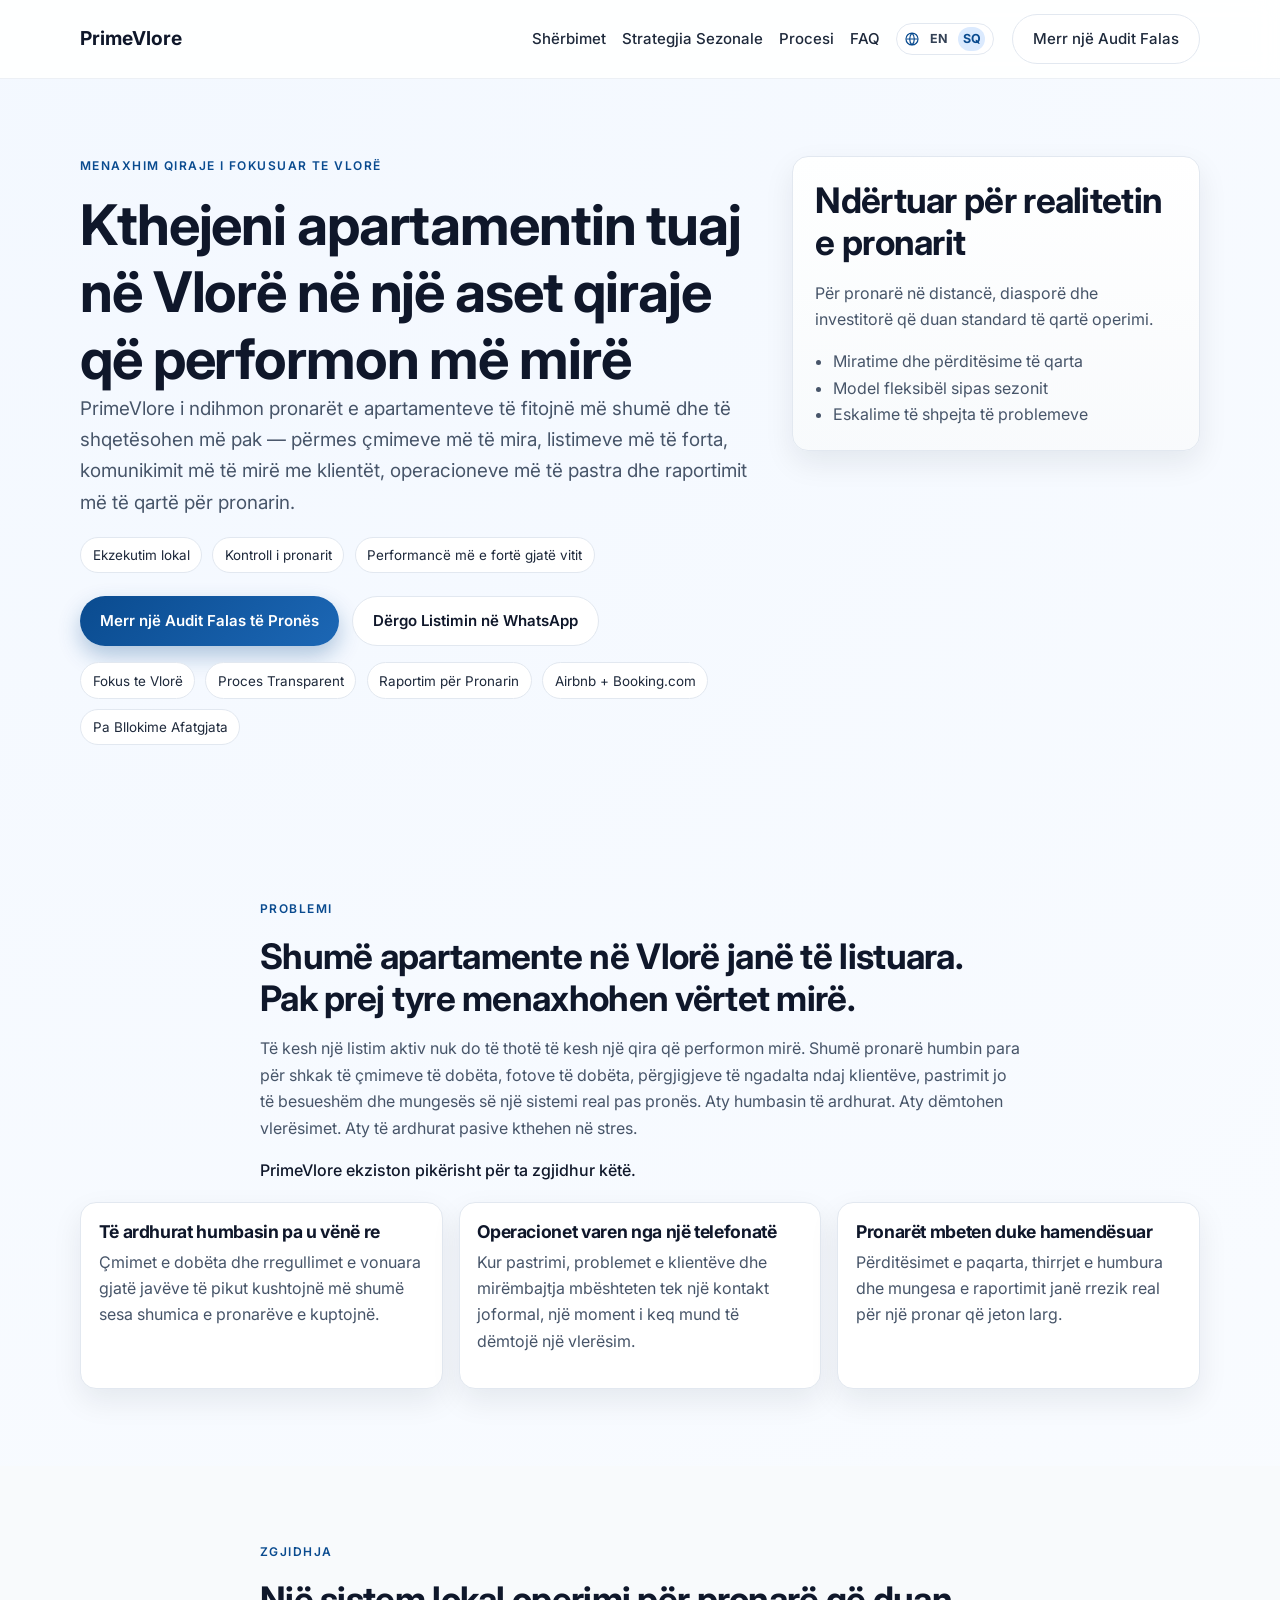
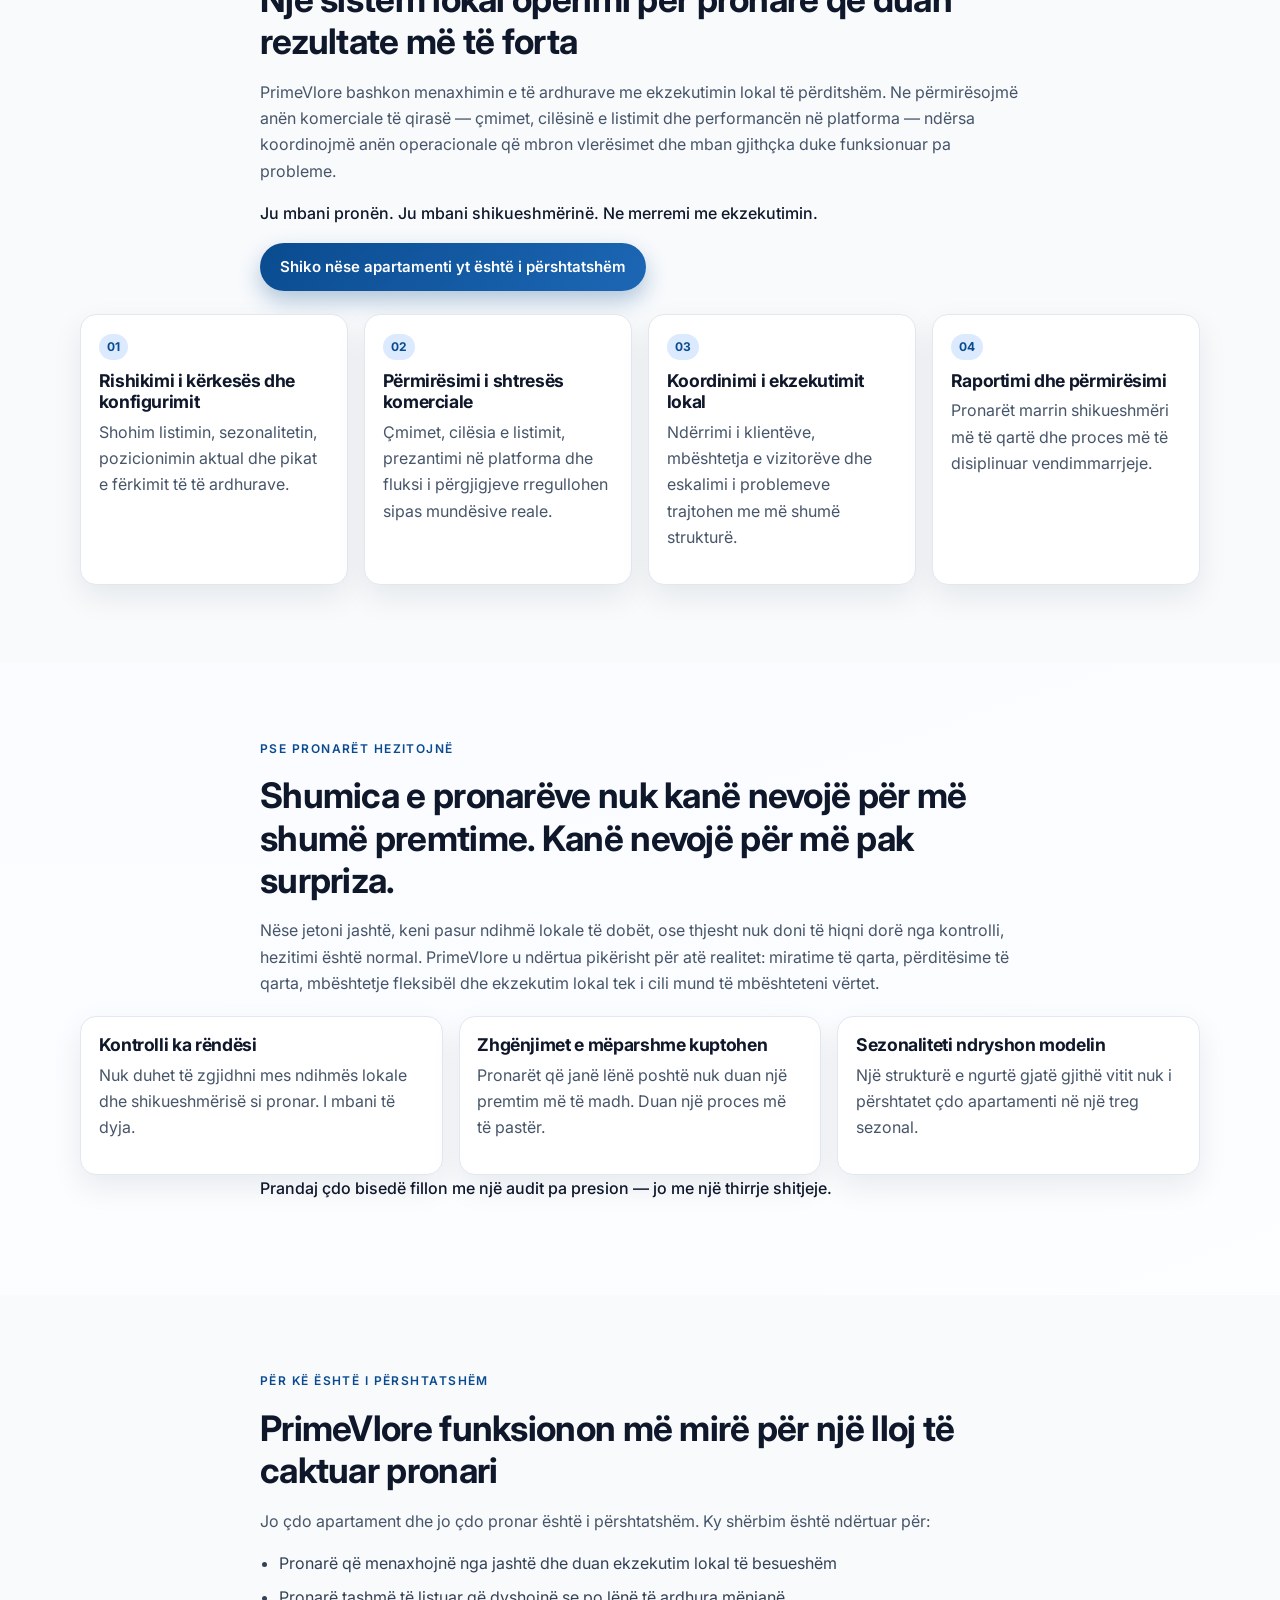
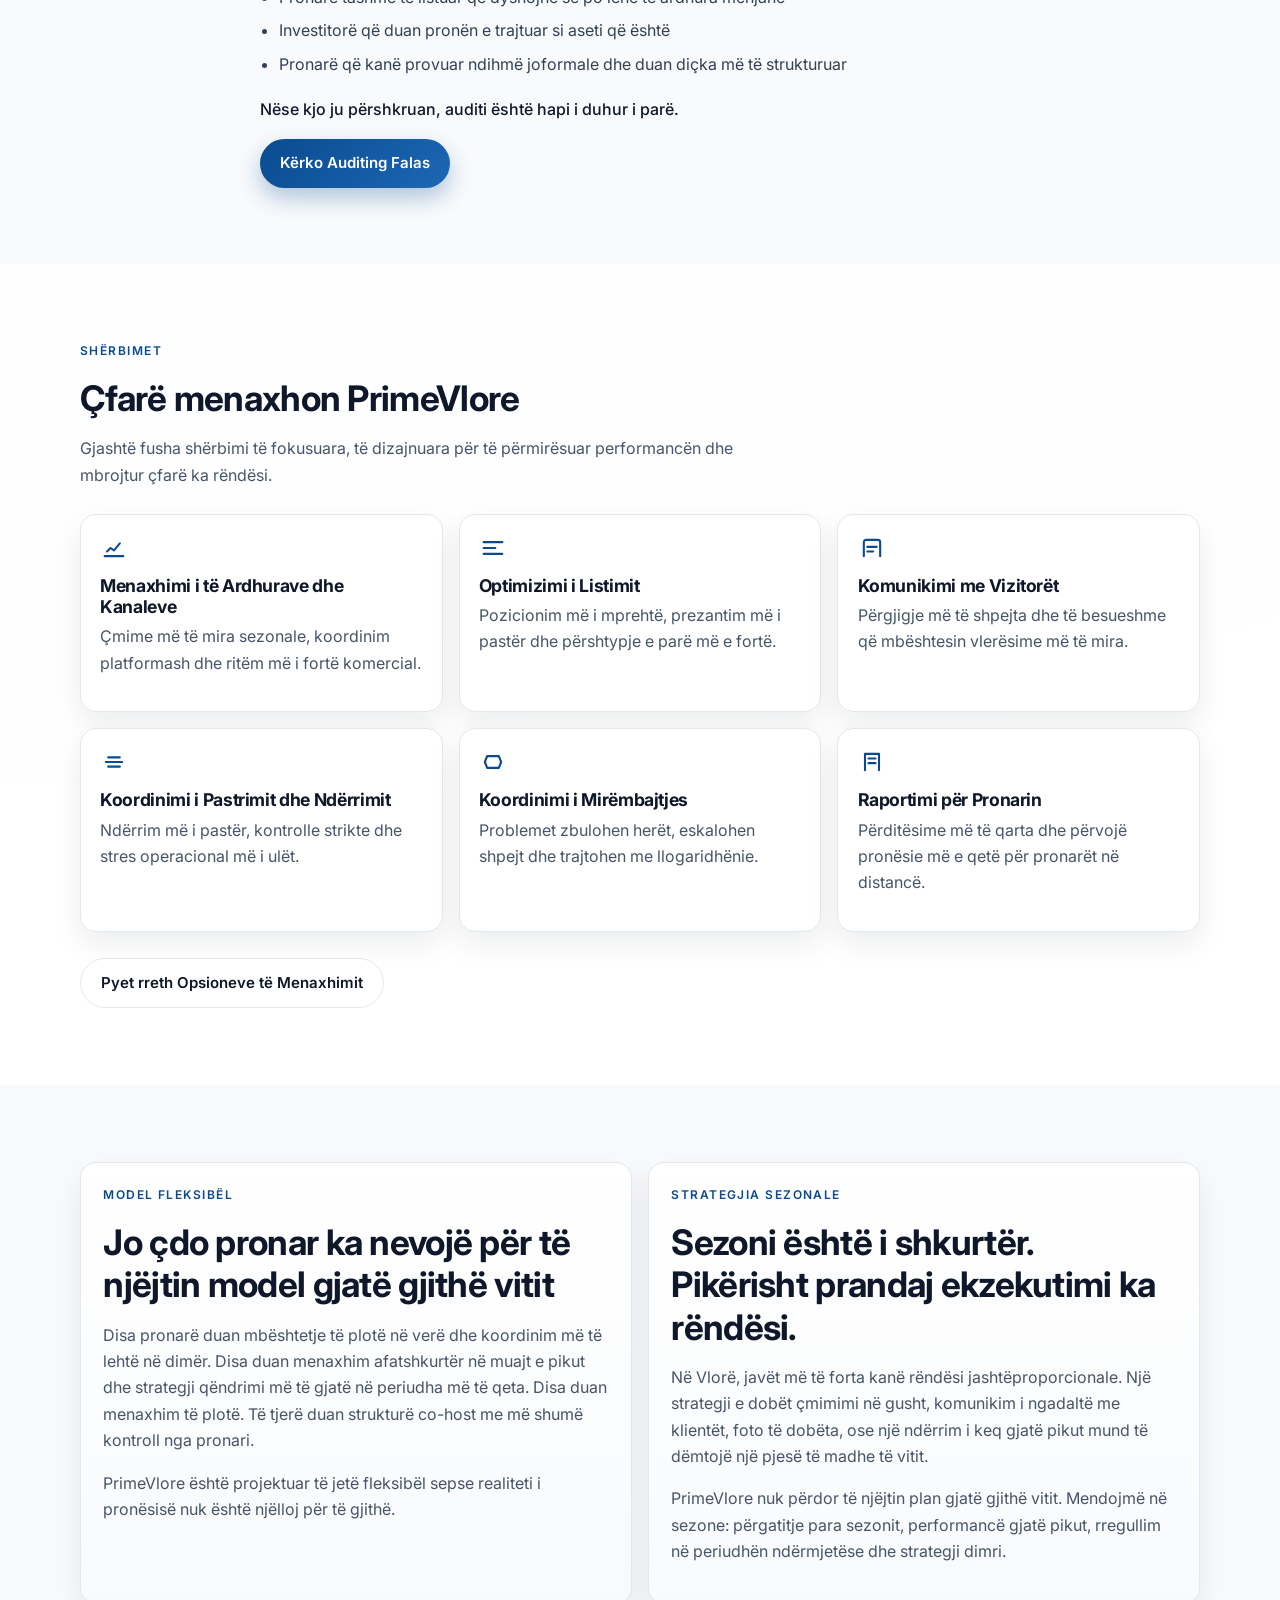
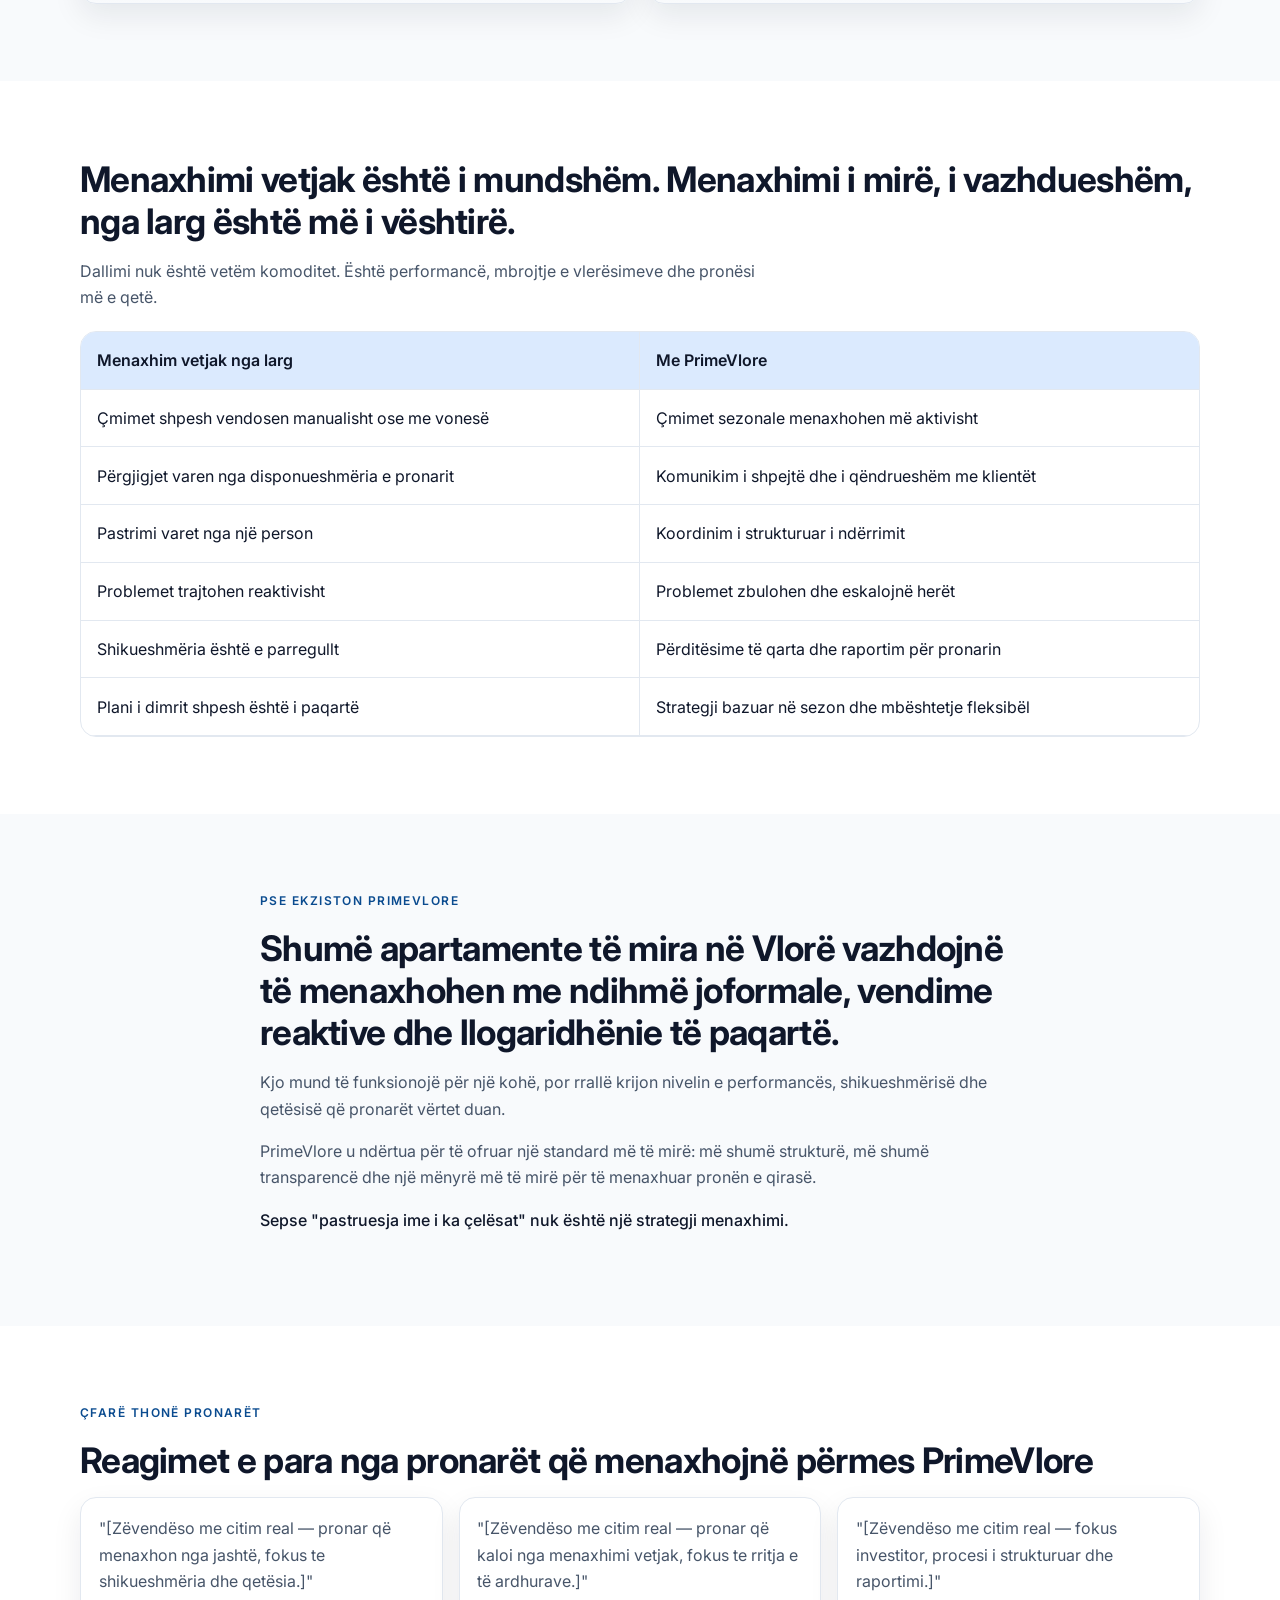
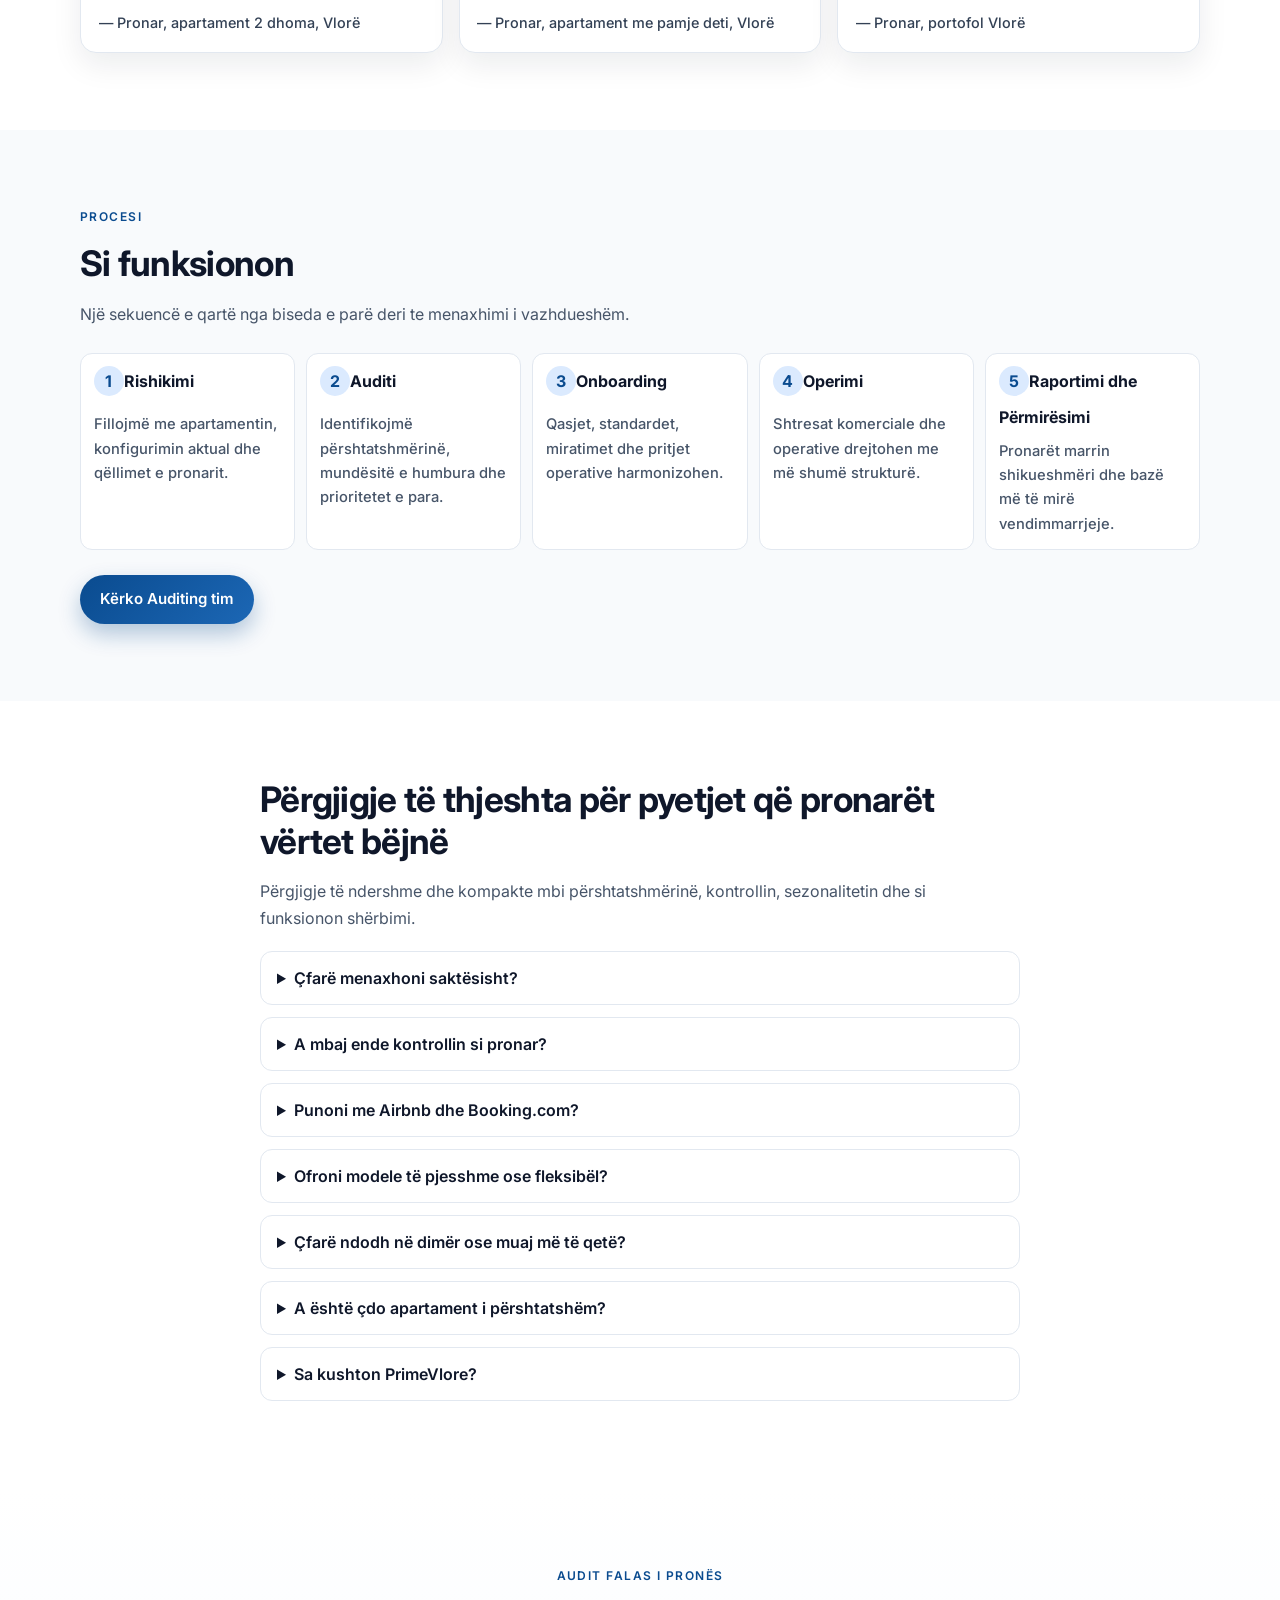
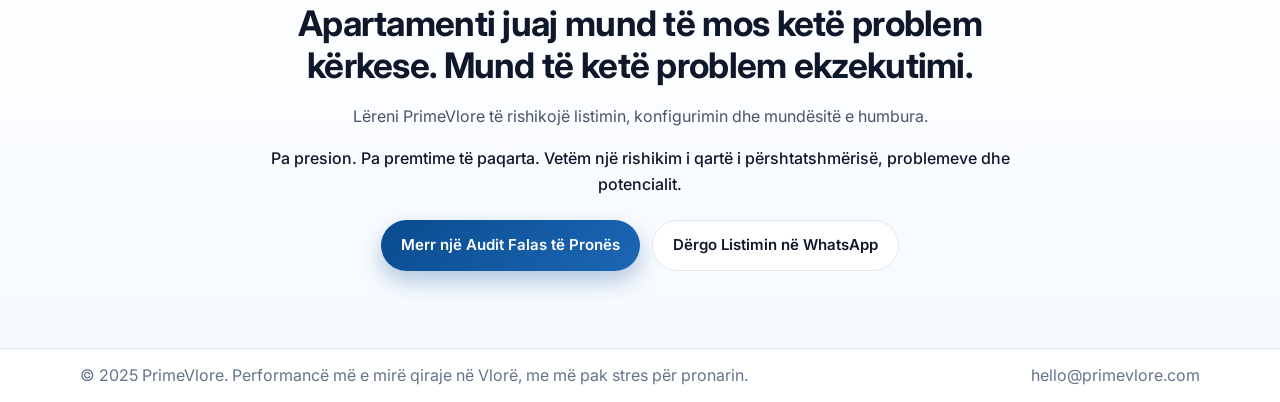
==== sq.html @ 73217cb5 "Apply polished EN/SQ homepage copy and section upgrades" ====
<!DOCTYPE html>
<html lang="sq">
  <head>
    <meta charset="UTF-8" />
    <meta name="viewport" content="width=device-width, initial-scale=1" />
    <title>PrimeVlore | Performancë më e mirë e qirasë në Vlorë</title>
    <meta name="description" content="PrimeVlore i ndihmon pronarët në Vlorë të fitojnë më shumë dhe të shqetësohen më pak përmes menaxhimit të strukturuar të qirasë." />
    <meta name="keywords" content="menaxhim qiraje Vlorë, Airbnb Vlorë, menaxhim pronash, PrimeVlore" />
    <meta name="author" content="PrimeVlore" />
    <meta name="robots" content="index, follow, max-image-preview:large" />
    <meta name="theme-color" content="#0a4b8f" />
    <link rel="canonical" href="https://primevlore.com/sq.html" />
    <link rel="alternate" hreflang="en" href="https://primevlore.com/" />
    <link rel="alternate" hreflang="sq" href="https://primevlore.com/sq.html" />
    <link rel="alternate" hreflang="x-default" href="https://primevlore.com/" />
    <link rel="sitemap" type="application/xml" href="/sitemap.xml" />
    <meta property="og:type" content="website" />
    <meta property="og:title" content="PrimeVlore | Performancë më e mirë e qirasë në Vlorë" />
    <meta property="og:description" content="Menaxhim qiraje i fokusuar te Vlorë për pronarë që duan strukturë, transparencë dhe performancë më të fortë." />
    <meta property="og:url" content="https://primevlore.com/sq.html" />
    <meta property="og:site_name" content="PrimeVlore" />
    <meta name="twitter:card" content="summary_large_image" />
    <meta name="twitter:title" content="PrimeVlore | Performancë më e mirë e qirasë në Vlorë" />
    <meta name="twitter:description" content="Ekzekutim lokal. Kontroll i pronarit. Performancë më e fortë gjatë vitit." />
    <link rel="preconnect" href="https://fonts.googleapis.com" />
    <link rel="preconnect" href="https://fonts.gstatic.com" crossorigin />
    <link href="https://fonts.googleapis.com/css2?family=Inter:wght@400;500;600;700&display=swap" rel="stylesheet" />
    <link rel="stylesheet" href="styles.css" />
    <script type="application/ld+json">
      {
        "@context": "https://schema.org",
        "@type": "ProfessionalService",
        "name": "PrimeVlore",
        "url": "https://primevlore.com/sq.html",
        "areaServed": "Vlorë",
        "description": "PrimeVlore ofron menaxhim qiraje për pronarët e apartamenteve në Vlorë."
      }
    </script>
  </head>
  <body>
    <a class="skip-link" href="#main-content">Kalo te përmbajtja</a>

    <header class="site-header">
      <div class="container nav-shell">
        <a class="logo" href="#top" aria-label="PrimeVlore home">PrimeVlore</a>
        <button class="menu-toggle" type="button" aria-expanded="false" aria-controls="site-navigation" aria-label="Hap menynë">
          <span></span><span></span><span></span>
        </button>
        <nav id="site-navigation" class="site-nav" aria-label="Navigimi kryesor">
          <a href="#services">Shërbimet</a>
          <a href="#seasonal">Strategjia Sezonale</a>
          <a href="#process">Procesi</a>
          <a href="#faq">FAQ</a>
          <div class="lang-switch" aria-label="Ndrysho gjuhën">
            <svg viewBox="0 0 24 24" aria-hidden="true"><path d="M12 3a9 9 0 1 0 0 18 9 9 0 0 0 0-18Zm-7 9h14M12 3c2.2 2.2 3.5 5.4 3.5 9S14.2 18.8 12 21c-2.2-2.2-3.5-5.4-3.5-9S9.8 5.2 12 3Z"/></svg>
            <a href="/">EN</a>
            <a class="active" href="/sq.html" aria-current="page">SQ</a>
          </div>
          <a class="btn btn-outline nav-cta" href="#contact">Merr një Audit Falas</a>
        </nav>
      </div>
    </header>

    <main id="main-content">
      <section id="top" class="section hero">
        <div class="container hero-grid">
          <div>
            <p class="eyebrow">Menaxhim qiraje i fokusuar te Vlorë</p>
            <h1>Kthejeni apartamentin tuaj në Vlorë në një aset qiraje që performon më mirë</h1>
            <p class="lead">PrimeVlore i ndihmon pronarët e apartamenteve të fitojnë më shumë dhe të shqetësohen më pak — përmes çmimeve më të mira, listimeve më të forta, komunikimit më të mirë me klientët, operacioneve më të pastra dhe raportimit më të qartë për pronarin.</p>
            <ul class="pill-row" aria-label="Pika mbështetëse">
              <li>Ekzekutim lokal</li>
              <li>Kontroll i pronarit</li>
              <li>Performancë më e fortë gjatë vitit</li>
            </ul>
            <div class="cta-row">
              <a class="btn btn-solid" href="#contact">Merr një Audit Falas të Pronës</a>
              <a class="btn btn-outline" href="#contact">Dërgo Listimin në WhatsApp</a>
            </div>
            <ul class="trust-strip" aria-label="Blloku i besimit">
              <li>Fokus te Vlorë</li>
              <li>Proces Transparent</li>
              <li>Raportim për Pronarin</li>
              <li>Airbnb + Booking.com</li>
              <li>Pa Bllokime Afatgjata</li>
            </ul>
          </div>
          <aside class="glass-card">
            <h2>Ndërtuar për realitetin e pronarit</h2>
            <p>Për pronarë në distancë, diasporë dhe investitorë që duan standard të qartë operimi.</p>
            <ul>
              <li>Miratime dhe përditësime të qarta</li>
              <li>Model fleksibël sipas sezonit</li>
              <li>Eskalime të shpejta të problemeve</li>
            </ul>
          </aside>
        </div>
      </section>

      <section class="section">
        <div class="container narrow">
          <p class="eyebrow">Problemi</p>
          <h2>Shumë apartamente në Vlorë janë të listuara. Pak prej tyre menaxhohen vërtet mirë.</h2>
          <p>Të kesh një listim aktiv nuk do të thotë të kesh një qira që performon mirë. Shumë pronarë humbin para për shkak të çmimeve të dobëta, fotove të dobëta, përgjigjeve të ngadalta ndaj klientëve, pastrimit jo të besueshëm dhe mungesës së një sistemi real pas pronës. Aty humbasin të ardhurat. Aty dëmtohen vlerësimet. Aty të ardhurat pasive kthehen në stres.</p>
          <p class="support">PrimeVlore ekziston pikërisht për ta zgjidhur këtë.</p>
        </div>
        <div class="container card-grid three-col">
          <article class="info-card"><h3>Të ardhurat humbasin pa u vënë re</h3><p>Çmimet e dobëta dhe rregullimet e vonuara gjatë javëve të pikut kushtojnë më shumë sesa shumica e pronarëve e kuptojnë.</p></article>
          <article class="info-card"><h3>Operacionet varen nga një telefonatë</h3><p>Kur pastrimi, problemet e klientëve dhe mirëmbajtja mbështeten tek një kontakt joformal, një moment i keq mund të dëmtojë një vlerësim.</p></article>
          <article class="info-card"><h3>Pronarët mbeten duke hamendësuar</h3><p>Përditësimet e paqarta, thirrjet e humbura dhe mungesa e raportimit janë rrezik real për një pronar që jeton larg.</p></article>
        </div>
      </section>

      <section class="section alt">
        <div class="container narrow">
          <p class="eyebrow">Zgjidhja</p>
          <h2>Një sistem lokal operimi për pronarë që duan rezultate më të forta</h2>
          <p>PrimeVlore bashkon menaxhimin e të ardhurave me ekzekutimin lokal të përditshëm. Ne përmirësojmë anën komerciale të qirasë — çmimet, cilësinë e listimit dhe performancën në platforma — ndërsa koordinojmë anën operacionale që mbron vlerësimet dhe mban gjithçka duke funksionuar pa probleme.</p>
          <p class="support">Ju mbani pronën. Ju mbani shikueshmërinë. Ne merremi me ekzekutimin.</p>
          <a class="btn btn-solid" href="#contact">Shiko nëse apartamenti yt është i përshtatshëm</a>
        </div>
        <div class="container step-grid">
          <article class="step-card"><span>01</span><h3>Rishikimi i kërkesës dhe konfigurimit</h3><p>Shohim listimin, sezonalitetin, pozicionimin aktual dhe pikat e fërkimit të të ardhurave.</p></article>
          <article class="step-card"><span>02</span><h3>Përmirësimi i shtresës komerciale</h3><p>Çmimet, cilësia e listimit, prezantimi në platforma dhe fluksi i përgjigjeve rregullohen sipas mundësive reale.</p></article>
          <article class="step-card"><span>03</span><h3>Koordinimi i ekzekutimit lokal</h3><p>Ndërrimi i klientëve, mbështetja e vizitorëve dhe eskalimi i problemeve trajtohen me më shumë strukturë.</p></article>
          <article class="step-card"><span>04</span><h3>Raportimi dhe përmirësimi</h3><p>Pronarët marrin shikueshmëri më të qartë dhe proces më të disiplinuar vendimmarrjeje.</p></article>
        </div>
      </section>

      <section class="section">
        <div class="container narrow">
          <p class="eyebrow">Pse pronarët hezitojnë</p>
          <h2>Shumica e pronarëve nuk kanë nevojë për më shumë premtime. Kanë nevojë për më pak surpriza.</h2>
          <p>Nëse jetoni jashtë, keni pasur ndihmë lokale të dobët, ose thjesht nuk doni të hiqni dorë nga kontrolli, hezitimi është normal. PrimeVlore u ndërtua pikërisht për atë realitet: miratime të qarta, përditësime të qarta, mbështetje fleksibël dhe ekzekutim lokal tek i cili mund të mbështeteni vërtet.</p>
        </div>
        <div class="container card-grid three-col">
          <article class="info-card"><h3>Kontrolli ka rëndësi</h3><p>Nuk duhet të zgjidhni mes ndihmës lokale dhe shikueshmërisë si pronar. I mbani të dyja.</p></article>
          <article class="info-card"><h3>Zhgënjimet e mëparshme kuptohen</h3><p>Pronarët që janë lënë poshtë nuk duan një premtim më të madh. Duan një proces më të pastër.</p></article>
          <article class="info-card"><h3>Sezonaliteti ndryshon modelin</h3><p>Një strukturë e ngurtë gjatë gjithë vitit nuk i përshtatet çdo apartamenti në një treg sezonal.</p></article>
        </div>
        <div class="container narrow"><p class="support">Prandaj çdo bisedë fillon me një audit pa presion — jo me një thirrje shitjeje.</p></div>
      </section>

      <section class="section alt">
        <div class="container narrow">
          <p class="eyebrow">Për kë është i përshtatshëm</p>
          <h2>PrimeVlore funksionon më mirë për një lloj të caktuar pronari</h2>
          <p>Jo çdo apartament dhe jo çdo pronar është i përshtatshëm. Ky shërbim është ndërtuar për:</p>
          <ul class="list-check">
            <li>Pronarë që menaxhojnë nga jashtë dhe duan ekzekutim lokal të besueshëm</li>
            <li>Pronarë tashmë të listuar që dyshojnë se po lënë të ardhura mënjanë</li>
            <li>Investitorë që duan pronën e trajtuar si aseti që është</li>
            <li>Pronarë që kanë provuar ndihmë joformale dhe duan diçka më të strukturuar</li>
          </ul>
          <p class="support">Nëse kjo ju përshkruan, auditi është hapi i duhur i parë.</p>
          <a class="btn btn-solid" href="#contact">Kërko Auditing Falas</a>
        </div>
      </section>

      <section id="services" class="section">
        <div class="container">
          <p class="eyebrow">Shërbimet</p>
          <h2>Çfarë menaxhon PrimeVlore</h2>
          <p class="section-sub">Gjashtë fusha shërbimi të fokusuara, të dizajnuara për të përmirësuar performancën dhe mbrojtur çfarë ka rëndësi.</p>
          <div class="service-grid">
            <article class="service-card"><svg viewBox="0 0 24 24" aria-hidden="true"><path d="M4 19h16M6 15l3-3 3 2 5-6"/></svg><h3>Menaxhimi i të Ardhurave dhe Kanaleve</h3><p>Çmime më të mira sezonale, koordinim platformash dhe ritëm më i fortë komercial.</p></article>
            <article class="service-card"><svg viewBox="0 0 24 24" aria-hidden="true"><path d="M4 7h16M4 12h10M4 17h16"/></svg><h3>Optimizimi i Listimit</h3><p>Pozicionim më i mprehtë, prezantim më i pastër dhe përshtypje e parë më e fortë.</p></article>
            <article class="service-card"><svg viewBox="0 0 24 24" aria-hidden="true"><path d="M5 19V7a2 2 0 0 1 2-2h10a2 2 0 0 1 2 2v12M8 11h8M8 15h5"/></svg><h3>Komunikimi me Vizitorët</h3><p>Përgjigje më të shpejta dhe të besueshme që mbështesin vlerësime më të mira.</p></article>
            <article class="service-card"><svg viewBox="0 0 24 24" aria-hidden="true"><path d="M5 12h14M7 8h10M7 16h10"/></svg><h3>Koordinimi i Pastrimit dhe Ndërrimit</h3><p>Ndërrim më i pastër, kontrolle strikte dhe stres operacional më i ulët.</p></article>
            <article class="service-card"><svg viewBox="0 0 24 24" aria-hidden="true"><path d="M7 7h10l2 5-2 5H7l-2-5 2-5z"/></svg><h3>Koordinimi i Mirëmbajtjes</h3><p>Problemet zbulohen herët, eskalohen shpejt dhe trajtohen me llogaridhënie.</p></article>
            <article class="service-card"><svg viewBox="0 0 24 24" aria-hidden="true"><path d="M6 19V5h12v14M9 9h6M9 13h6"/></svg><h3>Raportimi për Pronarin</h3><p>Përditësime më të qarta dhe përvojë pronësie më e qetë për pronarët në distancë.</p></article>
          </div>
          <a class="btn btn-outline" href="#contact">Pyet rreth Opsioneve të Menaxhimit</a>
        </div>
      </section>

      <section id="seasonal" class="section alt">
        <div class="container split">
          <article class="glass-card">
            <p class="eyebrow">Model fleksibël</p>
            <h2>Jo çdo pronar ka nevojë për të njëjtin model gjatë gjithë vitit</h2>
            <p>Disa pronarë duan mbështetje të plotë në verë dhe koordinim më të lehtë në dimër. Disa duan menaxhim afatshkurtër në muajt e pikut dhe strategji qëndrimi më të gjatë në periudha më të qeta. Disa duan menaxhim të plotë. Të tjerë duan strukturë co-host me më shumë kontroll nga pronari.</p>
            <p>PrimeVlore është projektuar të jetë fleksibël sepse realiteti i pronësisë nuk është njëlloj për të gjithë.</p>
          </article>
          <article class="glass-card">
            <p class="eyebrow">Strategjia sezonale</p>
            <h2>Sezoni është i shkurtër. Pikërisht prandaj ekzekutimi ka rëndësi.</h2>
            <p>Në Vlorë, javët më të forta kanë rëndësi jashtëproporcionale. Një strategji e dobët çmimimi në gusht, komunikim i ngadaltë me klientët, foto të dobëta, ose një ndërrim i keq gjatë pikut mund të dëmtojë një pjesë të madhe të vitit.</p>
            <p>PrimeVlore nuk përdor të njëjtin plan gjatë gjithë vitit. Mendojmë në sezone: përgatitje para sezonit, performancë gjatë pikut, rregullim në periudhën ndërmjetëse dhe strategji dimri.</p>
          </article>
        </div>
      </section>

      <section class="section">
        <div class="container">
          <h2>Menaxhimi vetjak është i mundshëm. Menaxhimi i mirë, i vazhdueshëm, nga larg është më i vështirë.</h2>
          <p class="section-sub">Dallimi nuk është vetëm komoditet. Është performancë, mbrojtje e vlerësimeve dhe pronësi më e qetë.</p>
          <div class="comparison" role="table" aria-label="Tabela krahasuese">
            <div class="row head" role="row"><div role="columnheader">Menaxhim vetjak nga larg</div><div role="columnheader">Me PrimeVlore</div></div>
            <div class="row" role="row"><div role="cell">Çmimet shpesh vendosen manualisht ose me vonesë</div><div role="cell">Çmimet sezonale menaxhohen më aktivisht</div></div>
            <div class="row" role="row"><div role="cell">Përgjigjet varen nga disponueshmëria e pronarit</div><div role="cell">Komunikim i shpejtë dhe i qëndrueshëm me klientët</div></div>
            <div class="row" role="row"><div role="cell">Pastrimi varet nga një person</div><div role="cell">Koordinim i strukturuar i ndërrimit</div></div>
            <div class="row" role="row"><div role="cell">Problemet trajtohen reaktivisht</div><div role="cell">Problemet zbulohen dhe eskalojnë herët</div></div>
            <div class="row" role="row"><div role="cell">Shikueshmëria është e parregullt</div><div role="cell">Përditësime të qarta dhe raportim për pronarin</div></div>
            <div class="row" role="row"><div role="cell">Plani i dimrit shpesh është i paqartë</div><div role="cell">Strategji bazuar në sezon dhe mbështetje fleksibël</div></div>
          </div>
        </div>
      </section>

      <section class="section alt">
        <div class="container narrow">
          <p class="eyebrow">Pse ekziston PrimeVlore</p>
          <h2>Shumë apartamente të mira në Vlorë vazhdojnë të menaxhohen me ndihmë joformale, vendime reaktive dhe llogaridhënie të paqartë.</h2>
          <p>Kjo mund të funksionojë për një kohë, por rrallë krijon nivelin e performancës, shikueshmërisë dhe qetësisë që pronarët vërtet duan.</p>
          <p>PrimeVlore u ndërtua për të ofruar një standard më të mirë: më shumë strukturë, më shumë transparencë dhe një mënyrë më të mirë për të menaxhuar pronën e qirasë.</p>
          <p class="support">Sepse "pastruesja ime i ka çelësat" nuk është një strategji menaxhimi.</p>
        </div>
      </section>

      <section class="section">
        <div class="container">
          <p class="eyebrow">Çfarë thonë pronarët</p>
          <h2>Reagimet e para nga pronarët që menaxhojnë përmes PrimeVlore</h2>
          <div class="quote-grid">
            <article class="quote-card"><p>"[Zëvendëso me citim real — pronar që menaxhon nga jashtë, fokus te shikueshmëria dhe qetësia.]"</p><span>— Pronar, apartament 2 dhoma, Vlorë</span></article>
            <article class="quote-card"><p>"[Zëvendëso me citim real — pronar që kaloi nga menaxhimi vetjak, fokus te rritja e të ardhurave.]"</p><span>— Pronar, apartament me pamje deti, Vlorë</span></article>
            <article class="quote-card"><p>"[Zëvendëso me citim real — fokus investitor, procesi i strukturuar dhe raportimi.]"</p><span>— Pronar, portofol Vlorë</span></article>
          </div>
        </div>
      </section>

      <section id="process" class="section alt">
        <div class="container">
          <p class="eyebrow">Procesi</p>
          <h2>Si funksionon</h2>
          <p class="section-sub">Një sekuencë e qartë nga biseda e parë deri te menaxhimi i vazhdueshëm.</p>
          <ol class="steps detail-steps">
            <li><span>1</span><strong>Rishikimi</strong><p>Fillojmë me apartamentin, konfigurimin aktual dhe qëllimet e pronarit.</p></li>
            <li><span>2</span><strong>Auditi</strong><p>Identifikojmë përshtatshmërinë, mundësitë e humbura dhe prioritetet e para.</p></li>
            <li><span>3</span><strong>Onboarding</strong><p>Qasjet, standardet, miratimet dhe pritjet operative harmonizohen.</p></li>
            <li><span>4</span><strong>Operimi</strong><p>Shtresat komerciale dhe operative drejtohen me më shumë strukturë.</p></li>
            <li><span>5</span><strong>Raportimi dhe Përmirësimi</strong><p>Pronarët marrin shikueshmëri dhe bazë më të mirë vendimmarrjeje.</p></li>
          </ol>
          <a class="btn btn-solid" href="#contact">Kërko Auditing tim</a>
        </div>
      </section>

      <section id="faq" class="section">
        <div class="container narrow">
          <h2>Përgjigje të thjeshta për pyetjet që pronarët vërtet bëjnë</h2>
          <p class="section-sub">Përgjigje të ndershme dhe kompakte mbi përshtatshmërinë, kontrollin, sezonalitetin dhe si funksionon shërbimi.</p>
          <details><summary>Çfarë menaxhoni saktësisht?</summary><p>PrimeVlore fokusohet te pjesët kryesore që ndikojnë në performancën e qirasë dhe përvojën e pronarit: çmimet, cilësia e listimit, komunikimi me klientët, koordinimi i ndërrimit, eskalimi i problemeve dhe raportimi për pronarin.</p></details>
          <details><summary>A mbaj ende kontrollin si pronar?</summary><p>Po. Qëllimi nuk është të hiqet shikueshmëria e pronarit. Qëllimi është t'ju ofrojë një shtresë ekzekutimi lokal më të fortë, ndërkohë që miratime, komunikim dhe raportim mbeten të qarta.</p></details>
          <details><summary>Punoni me Airbnb dhe Booking.com?</summary><p>Po. PrimeVlore është pozicionuar rreth performancës së qirasë afatshkurtër në platformat kryesore, duke përfshirë Airbnb dhe Booking.com.</p></details>
          <details><summary>Ofroni modele të pjesshme ose fleksibël?</summary><p>Po. Jo çdo apartament ose pronar ka nevojë për të njëjtin model gjatë gjithë vitit. Struktura mund të jetë më e lehtë ose më intensive sipas sezonit dhe preferencave të pronarit.</p></details>
          <details><summary>Çfarë ndodh në dimër ose muaj më të qetë?</summary><p>Strategjia e dimrit nuk duhet të jetë diçka e menduar pas. Mund të nënkuptojë mbështetje më të lehtë, qëndrime më të gjata, një pozicionim tjetër çmimesh, ose një plan më selektiv për sezonin e ulët.</p></details>
          <details><summary>A është çdo apartament i përshtatshëm?</summary><p>Jo. Disa apartamente kanë potencial më të fortë për qira afatshkurtër sesa të tjerët. Auditi jep pamje të qartë të përshtatshmërisë, problemeve dhe potencialit para çdo vendimi.</p></details>
          <details><summary>Sa kushton PrimeVlore?</summary><p>Çmimi bazohet në fushën e shërbimit dhe konfigurimin e pronës. Nuk ka tarifa standarde publike sepse modeli mund të jetë më i lehtë ose më intensiv sipas sezonit dhe qëllimeve të pronarit. Çmimi diskutohet hapur në audit — pa asnjë detyrim.</p></details>
        </div>
      </section>

      <section id="contact" class="section cta-final">
        <div class="container narrow">
          <p class="eyebrow">Audit falas i pronës</p>
          <h2>Apartamenti juaj mund të mos ketë problem kërkese. Mund të ketë problem ekzekutimi.</h2>
          <p>Lëreni PrimeVlore të rishikojë listimin, konfigurimin dhe mundësitë e humbura.</p>
          <p class="support">Pa presion. Pa premtime të paqarta. Vetëm një rishikim i qartë i përshtatshmërisë, problemeve dhe potencialit.</p>
          <div class="cta-row centered">
            <a class="btn btn-solid" href="mailto:hello@primevlore.com">Merr një Audit Falas të Pronës</a>
            <a class="btn btn-outline" href="https://wa.me/?text=P%C3%ABrsh%C3%ABndetje%20PrimeVlore%2C%20dua%20nj%C3%AB%20audit%20falas%20p%C3%ABr%20apartamentin%20tim%20n%C3%AB%20Vlor%C3%AB.">Dërgo Listimin në WhatsApp</a>
          </div>
        </div>
      </section>
    </main>

    <footer class="site-footer">
      <div class="container footer-shell">
        <p>© 2025 PrimeVlore. Performancë më e mirë qiraje në Vlorë, me më pak stres për pronarin.</p>
        <a href="mailto:hello@primevlore.com">hello@primevlore.com</a>
      </div>
    </footer>

    <script>
      const menuToggle = document.querySelector('.menu-toggle');
      const siteNav = document.querySelector('.site-nav');
      menuToggle?.addEventListener('click', () => {
        const open = siteNav.classList.toggle('is-open');
        menuToggle.setAttribute('aria-expanded', String(open));
      });
      siteNav?.querySelectorAll('a').forEach((link) => {
        link.addEventListener('click', () => {
          siteNav.classList.remove('is-open');
          menuToggle?.setAttribute('aria-expanded', 'false');
        });
      });
    </script>
  </body>
</html>
---- styles.css ----
:root {
  --bg: #ffffff;
  --surface: #f8fafc;
  --text: #0f172a;
  --muted: #475569;
  --line: #e2e8f0;
  --brand: #0a4b8f;
  --brand-soft: #dbeafe;
  --shadow: 0 12px 30px rgba(15, 23, 42, 0.08);
  --radius: 16px;
}

* { box-sizing: border-box; }
html { scroll-behavior: smooth; }
body {
  margin: 0;
  font-family: "Inter", -apple-system, BlinkMacSystemFont, "Segoe UI", sans-serif;
  color: var(--text);
  background: radial-gradient(circle at 10% 0%, #f3f8ff 0%, #ffffff 48%);
  line-height: 1.65;
}

img, svg { max-width: 100%; display: block; }
.container { width: min(1120px, 92vw); margin: 0 auto; }
.narrow { width: min(760px, 92vw); }
.section { padding: clamp(3.2rem, 6vw, 5.5rem) 0; }
.alt { background: var(--surface); }

h1, h2, h3 { margin: 0; letter-spacing: -0.02em; line-height: 1.2; }
h1 { font-size: clamp(2rem, 5vw, 3.5rem); }
h2 { font-size: clamp(1.6rem, 3vw, 2.2rem); margin-bottom: 1rem; }
h3 { font-size: 1.1rem; margin-bottom: 0.4rem; }
p { margin: 0 0 1rem; color: var(--muted); }

.eyebrow {
  text-transform: uppercase;
  letter-spacing: 0.12em;
  font-size: 0.75rem;
  font-weight: 600;
  color: var(--brand);
  margin-bottom: 1rem;
}
.lead { font-size: clamp(1.02rem, 2.1vw, 1.18rem); max-width: 62ch; }
.support { color: var(--text); font-weight: 500; }
.section-sub { max-width: 70ch; margin-bottom: 1.25rem; }

.skip-link { position: absolute; left: -9999px; }
.skip-link:focus {
  left: 1rem; top: 1rem; z-index: 30;
  background: #fff; border: 1px solid var(--line); border-radius: 8px; padding: 0.6rem 0.85rem;
}

.site-header {
  position: sticky; top: 0; z-index: 20;
  background: rgba(255, 255, 255, 0.9); backdrop-filter: blur(10px);
  border-bottom: 1px solid rgba(226, 232, 240, 0.65);
}
.nav-shell, .footer-shell {
  display: flex; justify-content: space-between; align-items: center;
  gap: 1rem; padding: 0.85rem 0;
}
.logo { font-size: 1.2rem; font-weight: 700; color: var(--text); text-decoration: none; }
.site-nav { display: flex; align-items: center; gap: 1rem; }
.site-nav > a { text-decoration: none; color: #1e293b; font-weight: 500; font-size: 0.94rem; }
.nav-cta { margin-left: 0.15rem; }

.menu-toggle {
  display: none; width: 44px; height: 44px; border: 1px solid var(--line); background: #fff;
  border-radius: 11px; align-items: center; justify-content: center; flex-direction: column; gap: 5px;
}
.menu-toggle span { width: 18px; height: 2px; background: #1e293b; border-radius: 99px; }

.lang-switch {
  display: inline-flex; align-items: center; gap: 0.35rem;
  border: 1px solid var(--line); border-radius: 999px; padding: 0.2rem 0.45rem; background: #fff;
}
.lang-switch svg {
  width: 16px; height: 16px; stroke: var(--brand); stroke-width: 1.8; fill: none;
  stroke-linecap: round; stroke-linejoin: round;
}
.lang-switch a {
  font-size: 0.78rem; font-weight: 700; color: #334155; text-decoration: none;
  padding: 0.12rem 0.28rem; border-radius: 999px;
}
.lang-switch a.active { background: var(--brand-soft); color: var(--brand); }

.btn {
  display: inline-flex; align-items: center; justify-content: center; border-radius: 999px;
  padding: 0.75rem 1.25rem; text-decoration: none; font-weight: 600; font-size: 0.94rem;
  transition: transform 0.2s ease, box-shadow 0.2s ease;
}
.btn:hover { transform: translateY(-1px); }
.btn-solid {
  background: linear-gradient(135deg, #0a4b8f, #1c67b5); color: #fff;
  box-shadow: 0 10px 22px rgba(10, 75, 143, 0.3);
}
.btn-outline { border: 1px solid var(--line); color: var(--text); background: #fff; }

.hero-grid { display: grid; grid-template-columns: 1.25fr 0.75fr; gap: 2rem; align-items: start; }
.cta-row { margin-top: 1.4rem; display: flex; flex-wrap: wrap; gap: 0.8rem; }
.centered { justify-content: center; }

.pill-row, .trust-strip {
  margin: 1.2rem 0 0; padding: 0; list-style: none; display: flex; flex-wrap: wrap; gap: 0.65rem;
}
.pill-row li, .trust-strip li {
  padding: 0.38rem 0.72rem; border: 1px solid var(--line); border-radius: 999px;
  font-size: 0.84rem; color: #1e293b; background: #fff;
}
.trust-strip { margin-top: 1rem; }

.glass-card {
  background: linear-gradient(180deg, rgba(255, 255, 255, 0.95), rgba(248, 250, 252, 0.95));
  border: 1px solid var(--line); border-radius: var(--radius); padding: 1.4rem; box-shadow: var(--shadow);
}
.glass-card ul { margin: 1rem 0 0; padding-left: 1.1rem; color: var(--muted); }

.card-grid { display: grid; gap: 1rem; margin-top: 1.2rem; }
.three-col { grid-template-columns: repeat(3, minmax(0, 1fr)); }
.info-card, .quote-card, .step-card {
  background: #fff; border: 1px solid var(--line); border-radius: var(--radius); padding: 1.1rem;
  box-shadow: var(--shadow);
}

.step-grid { display: grid; grid-template-columns: repeat(4, minmax(0, 1fr)); gap: 1rem; margin-top: 1.4rem; }
.step-card span {
  display: inline-block; padding: 0.2rem 0.5rem; border-radius: 999px; font-size: 0.75rem;
  color: var(--brand); background: var(--brand-soft); font-weight: 700; margin-bottom: 0.6rem;
}

.list-check { margin: 1rem 0 1.2rem; padding-left: 1.2rem; }
.list-check li { margin-bottom: 0.45rem; color: #334155; }

.service-grid { display: grid; grid-template-columns: repeat(3, minmax(0, 1fr)); gap: 1rem; margin: 1.6rem 0; }
.service-card {
  background: #fff; border: 1px solid var(--line); border-radius: var(--radius);
  padding: 1.2rem; box-shadow: var(--shadow);
}
.service-card svg {
  width: 28px; height: 28px; margin-bottom: 0.8rem; stroke: var(--brand); fill: none;
  stroke-width: 1.8; stroke-linecap: round; stroke-linejoin: round;
}

.split { display: grid; grid-template-columns: repeat(2, minmax(0, 1fr)); gap: 1rem; }
.comparison {
  margin-top: 1.2rem; border: 1px solid var(--line); border-radius: var(--radius);
  overflow: hidden; background: #fff;
}
.row { display: grid; grid-template-columns: repeat(2, minmax(0, 1fr)); }
.row > div { padding: 0.95rem 1rem; border-bottom: 1px solid var(--line); }
.row > div:first-child { border-right: 1px solid var(--line); }
.row.head { background: var(--brand-soft); font-weight: 600; }

.quote-grid { display: grid; grid-template-columns: repeat(3, minmax(0, 1fr)); gap: 1rem; margin-top: 1rem; }
.quote-card span { display: block; color: #334155; font-size: 0.9rem; font-weight: 500; }

.steps { list-style: none; padding: 0; margin: 1.6rem 0; display: grid; grid-template-columns: repeat(5, minmax(0, 1fr)); gap: 0.7rem; }
.steps li {
  border: 1px solid var(--line); border-radius: 12px; background: #fff;
  padding: 0.8rem; text-align: left; font-weight: 500;
}
.steps span {
  display: inline-grid; place-items: center; width: 30px; height: 30px; margin-bottom: 0.5rem;
  border-radius: 999px; background: var(--brand-soft); color: var(--brand); font-weight: 700;
}
.detail-steps p { margin: 0.5rem 0 0; font-size: 0.92rem; }

details {
  border: 1px solid var(--line); border-radius: 12px; padding: 0.8rem 1rem;
  background: #fff; margin-bottom: 0.75rem;
}
summary { font-weight: 600; cursor: pointer; }

.cta-final { background: linear-gradient(180deg, #ffffff, #f6faff); text-align: center; }
.site-footer { border-top: 1px solid var(--line); background: #fff; }
.site-footer p, .site-footer a { margin: 0; color: #64748b; text-decoration: none; }

@media (max-width: 1100px) {
  .hero-grid { grid-template-columns: 1fr; }
  .step-grid { grid-template-columns: repeat(2, minmax(0, 1fr)); }
  .service-grid { grid-template-columns: repeat(2, minmax(0, 1fr)); }
  .quote-grid { grid-template-columns: 1fr; }
}

@media (max-width: 860px) {
  .menu-toggle { display: inline-flex; }
  .site-nav {
    position: absolute; top: 100%; left: 0; right: 0; background: rgba(255, 255, 255, 0.98);
    border-bottom: 1px solid var(--line); box-shadow: 0 16px 30px rgba(15, 23, 42, 0.07);
    padding: 0.8rem 4vw 1rem; display: none; flex-direction: column; align-items: stretch; gap: 0.35rem;
  }
  .site-nav.is-open { display: flex; }
  .site-nav > a { padding: 0.62rem 0.2rem; }
  .lang-switch { width: fit-content; margin: 0.25rem 0; }
  .nav-cta { margin: 0.5rem 0 0; width: 100%; }
  .three-col, .split, .service-grid { grid-template-columns: 1fr; }
  .steps { grid-template-columns: repeat(2, minmax(0, 1fr)); }
}

@media (max-width: 640px) {
  .cta-row { flex-direction: column; }
  .cta-row .btn { width: 100%; }
  .row { grid-template-columns: 1fr; }
  .row > div:first-child {
    border-right: 0; border-bottom: 1px solid var(--line); font-weight: 600; background: #f8fafc;
  }
  .steps, .step-grid { grid-template-columns: 1fr; }
  .footer-shell { flex-direction: column; text-align: center; }
}

@media (prefers-reduced-motion: reduce) {
  html { scroll-behavior: auto; }
  * { animation: none !important; transition: none !important; }
}
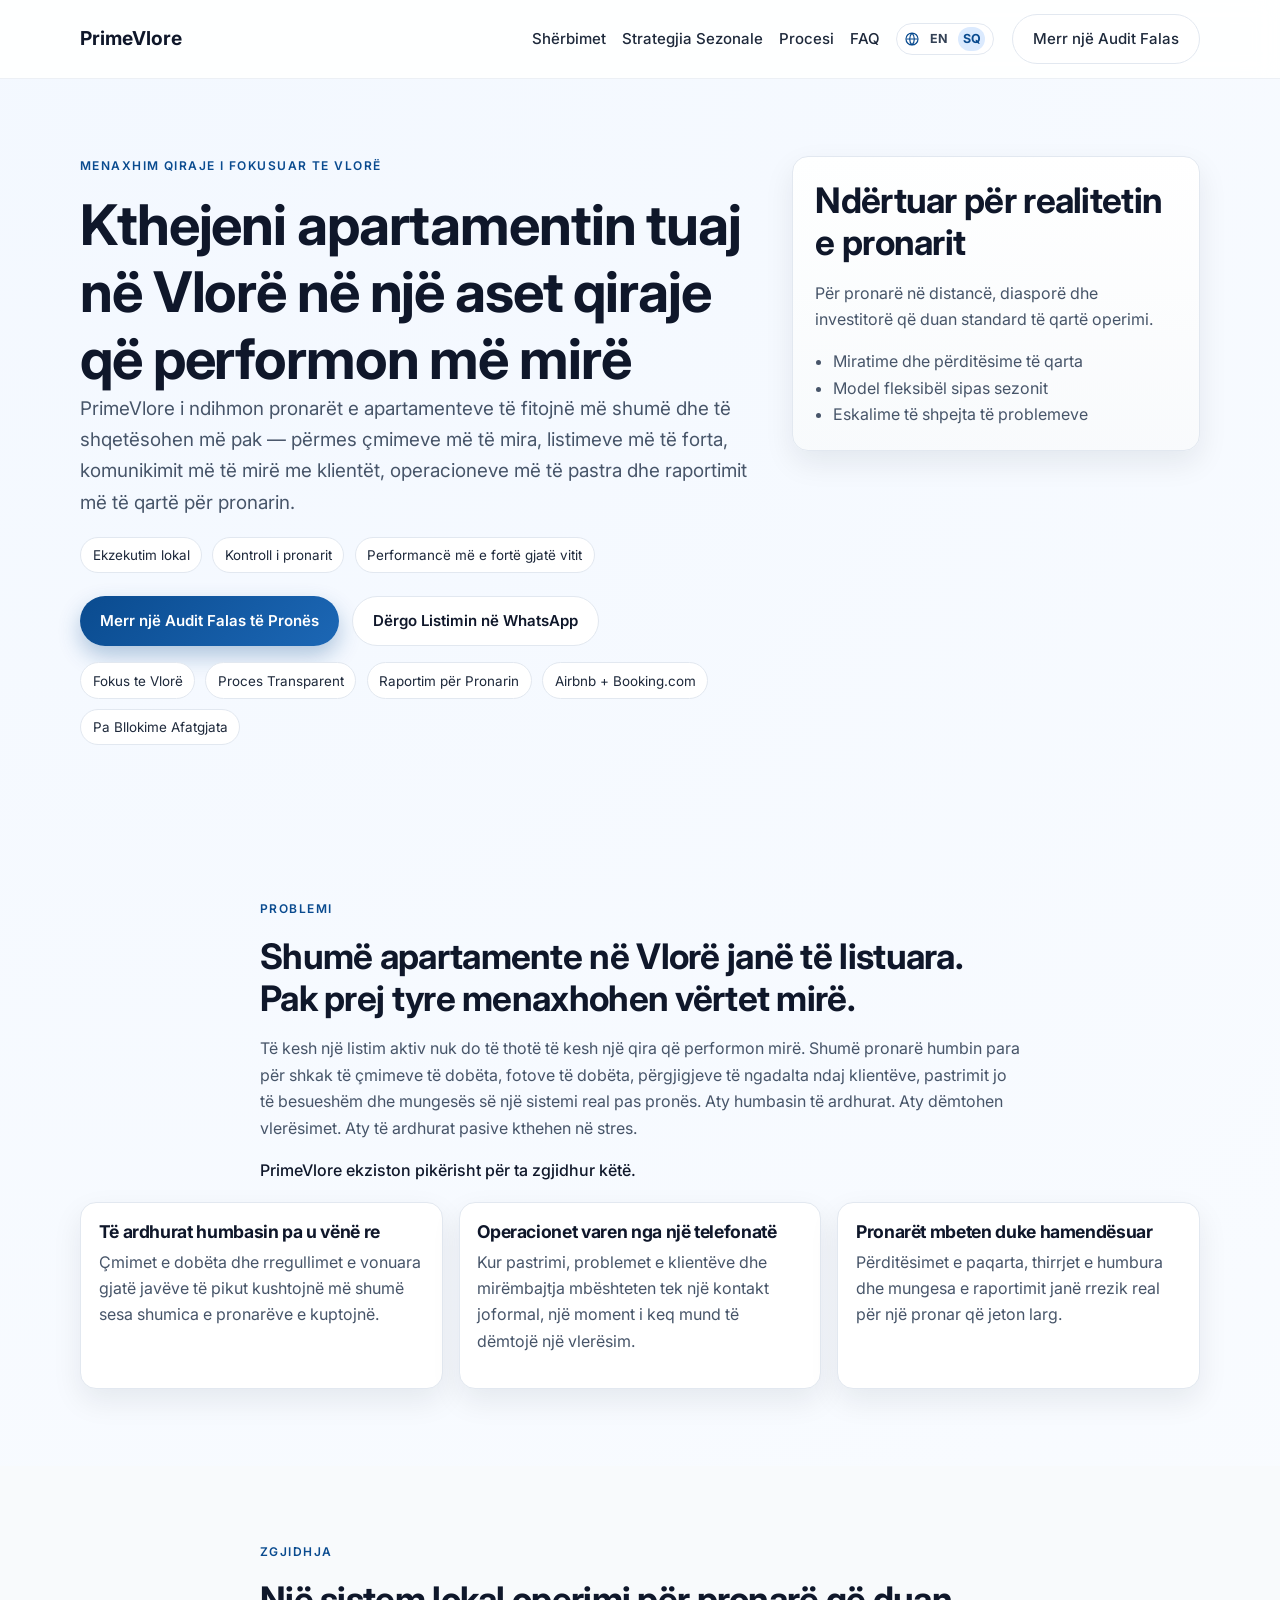
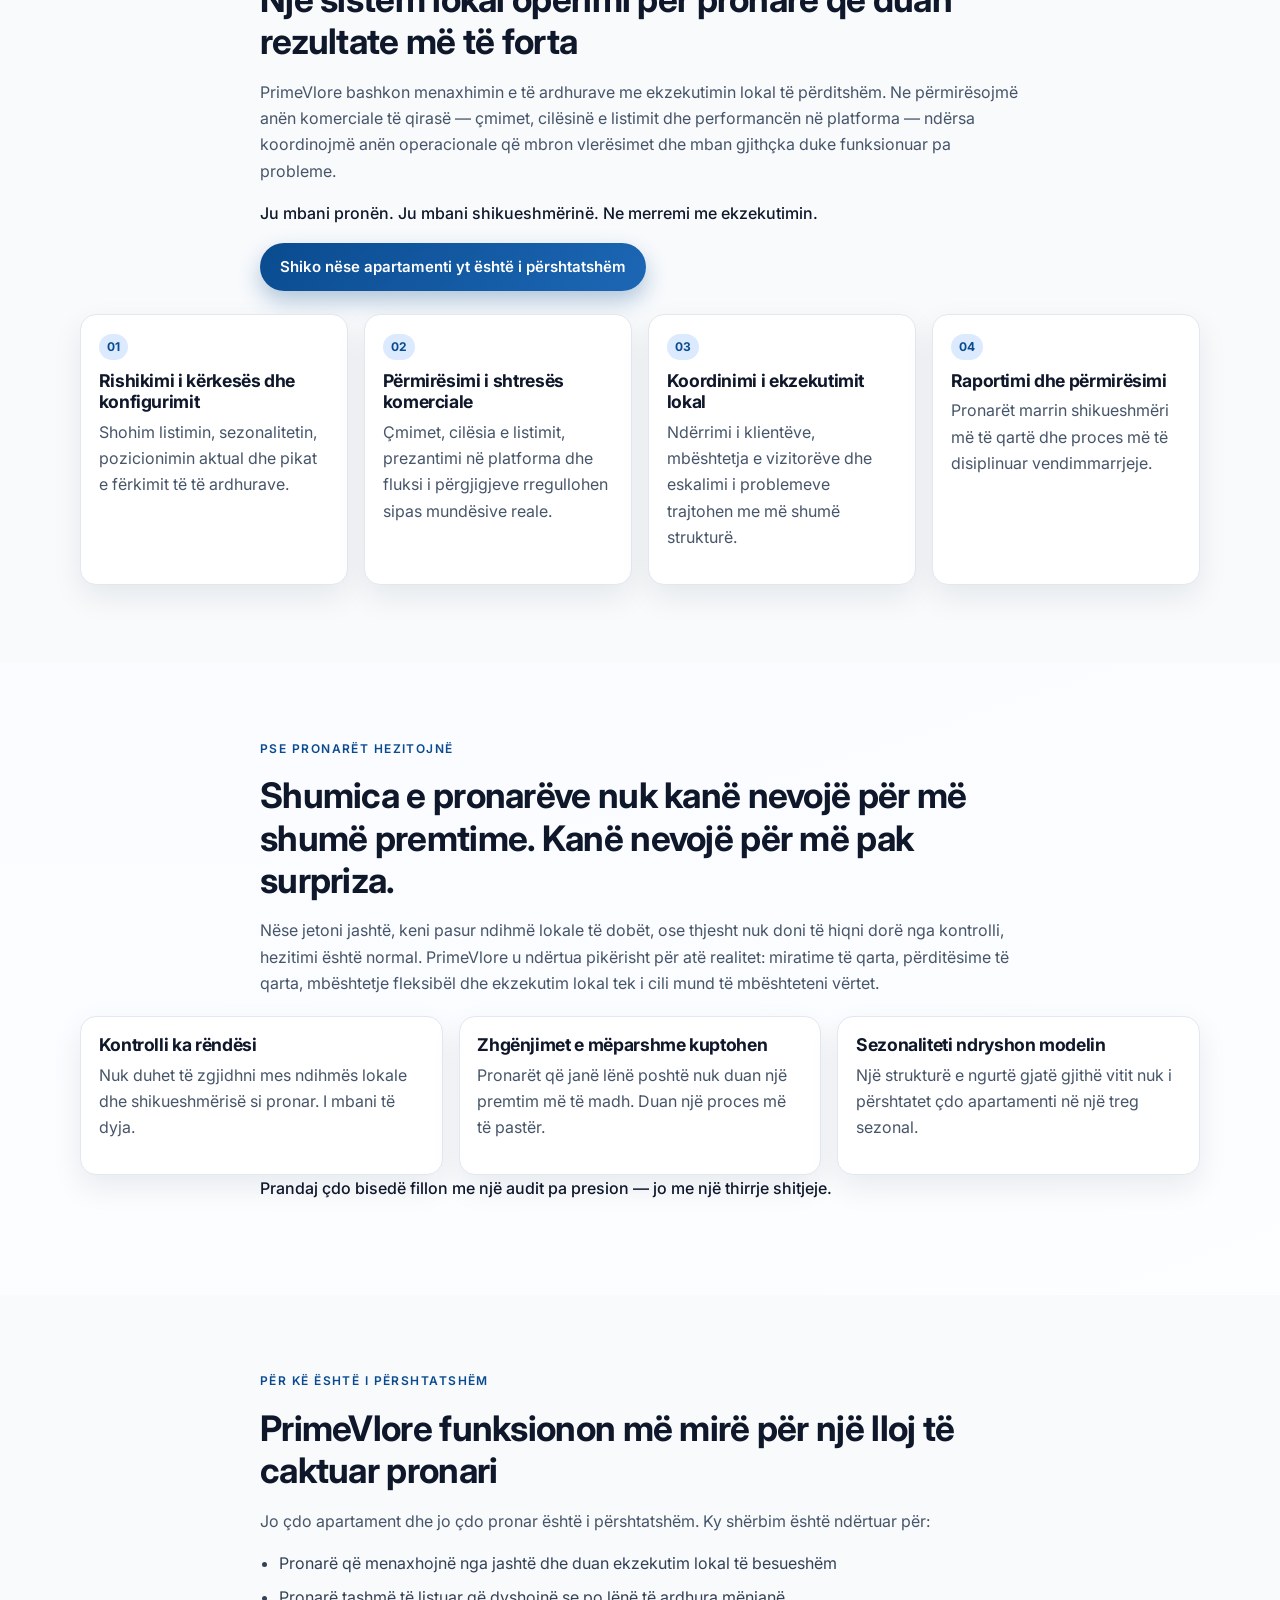
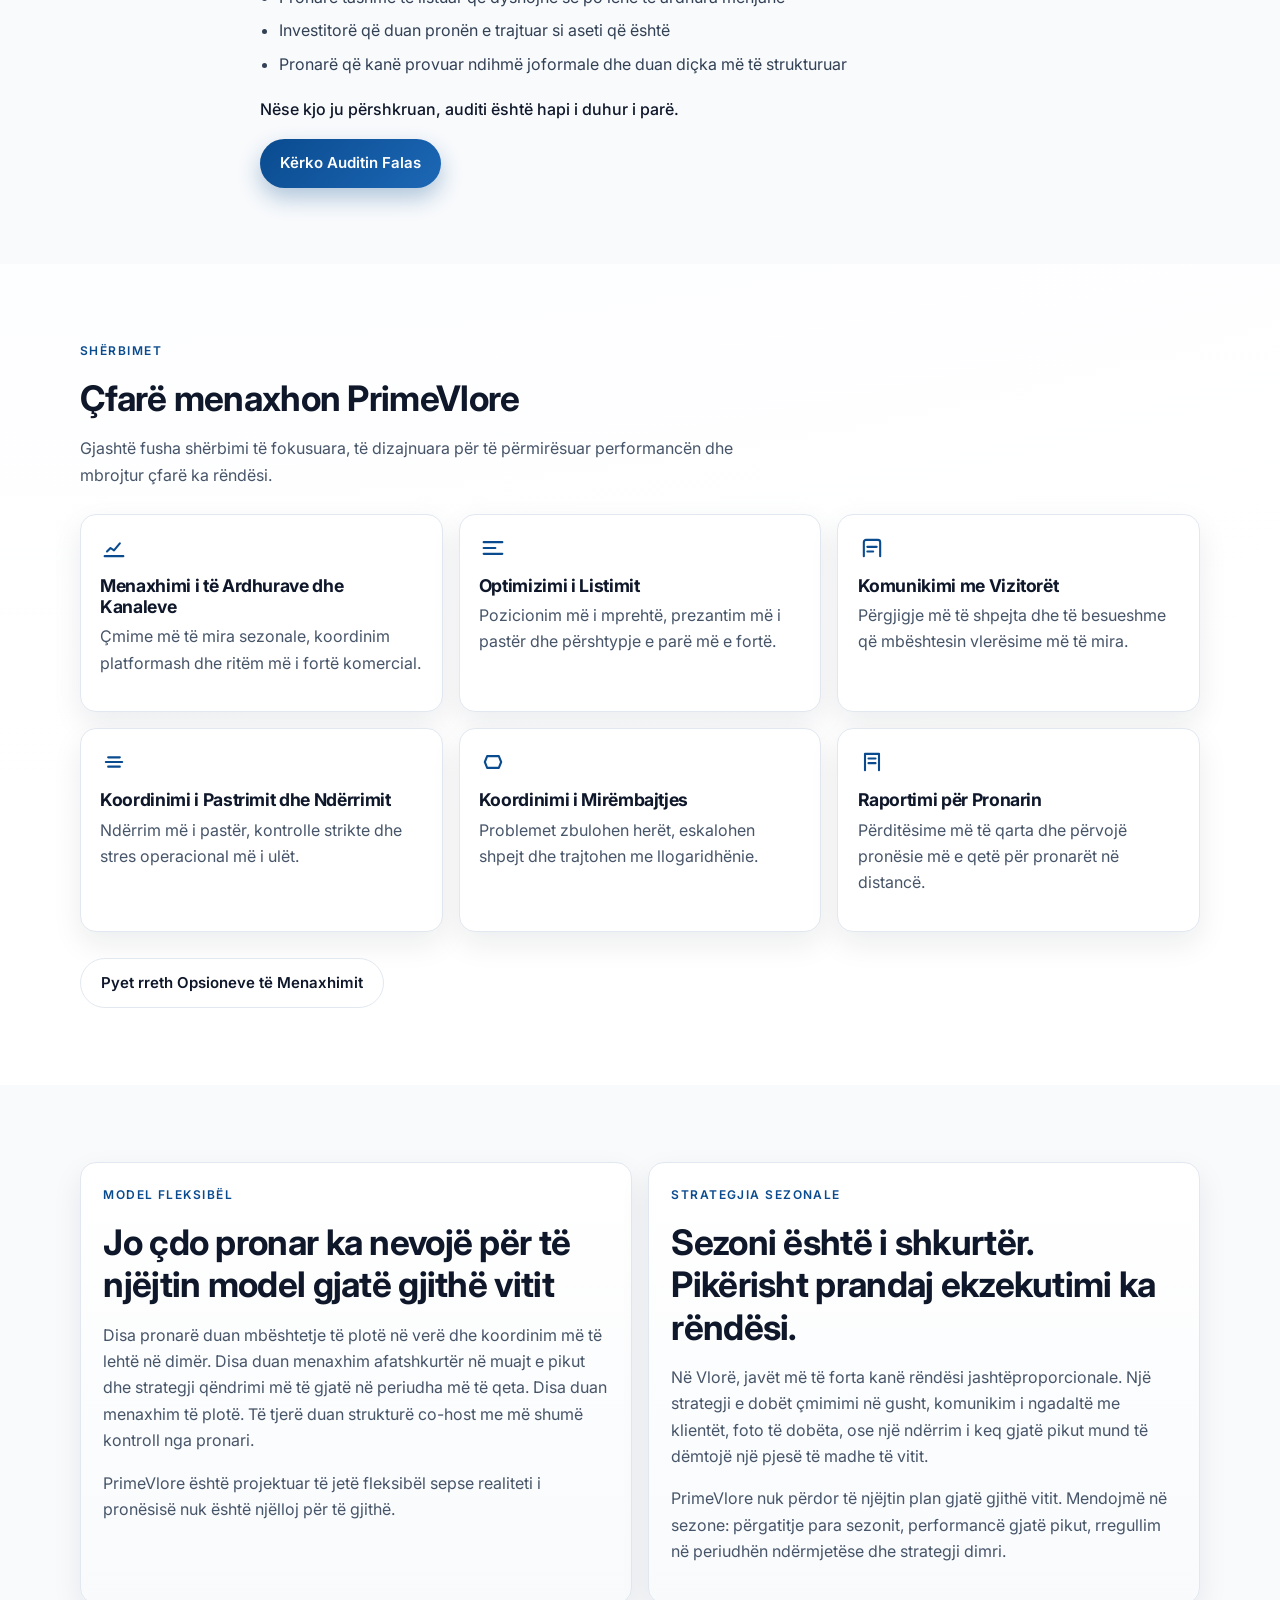
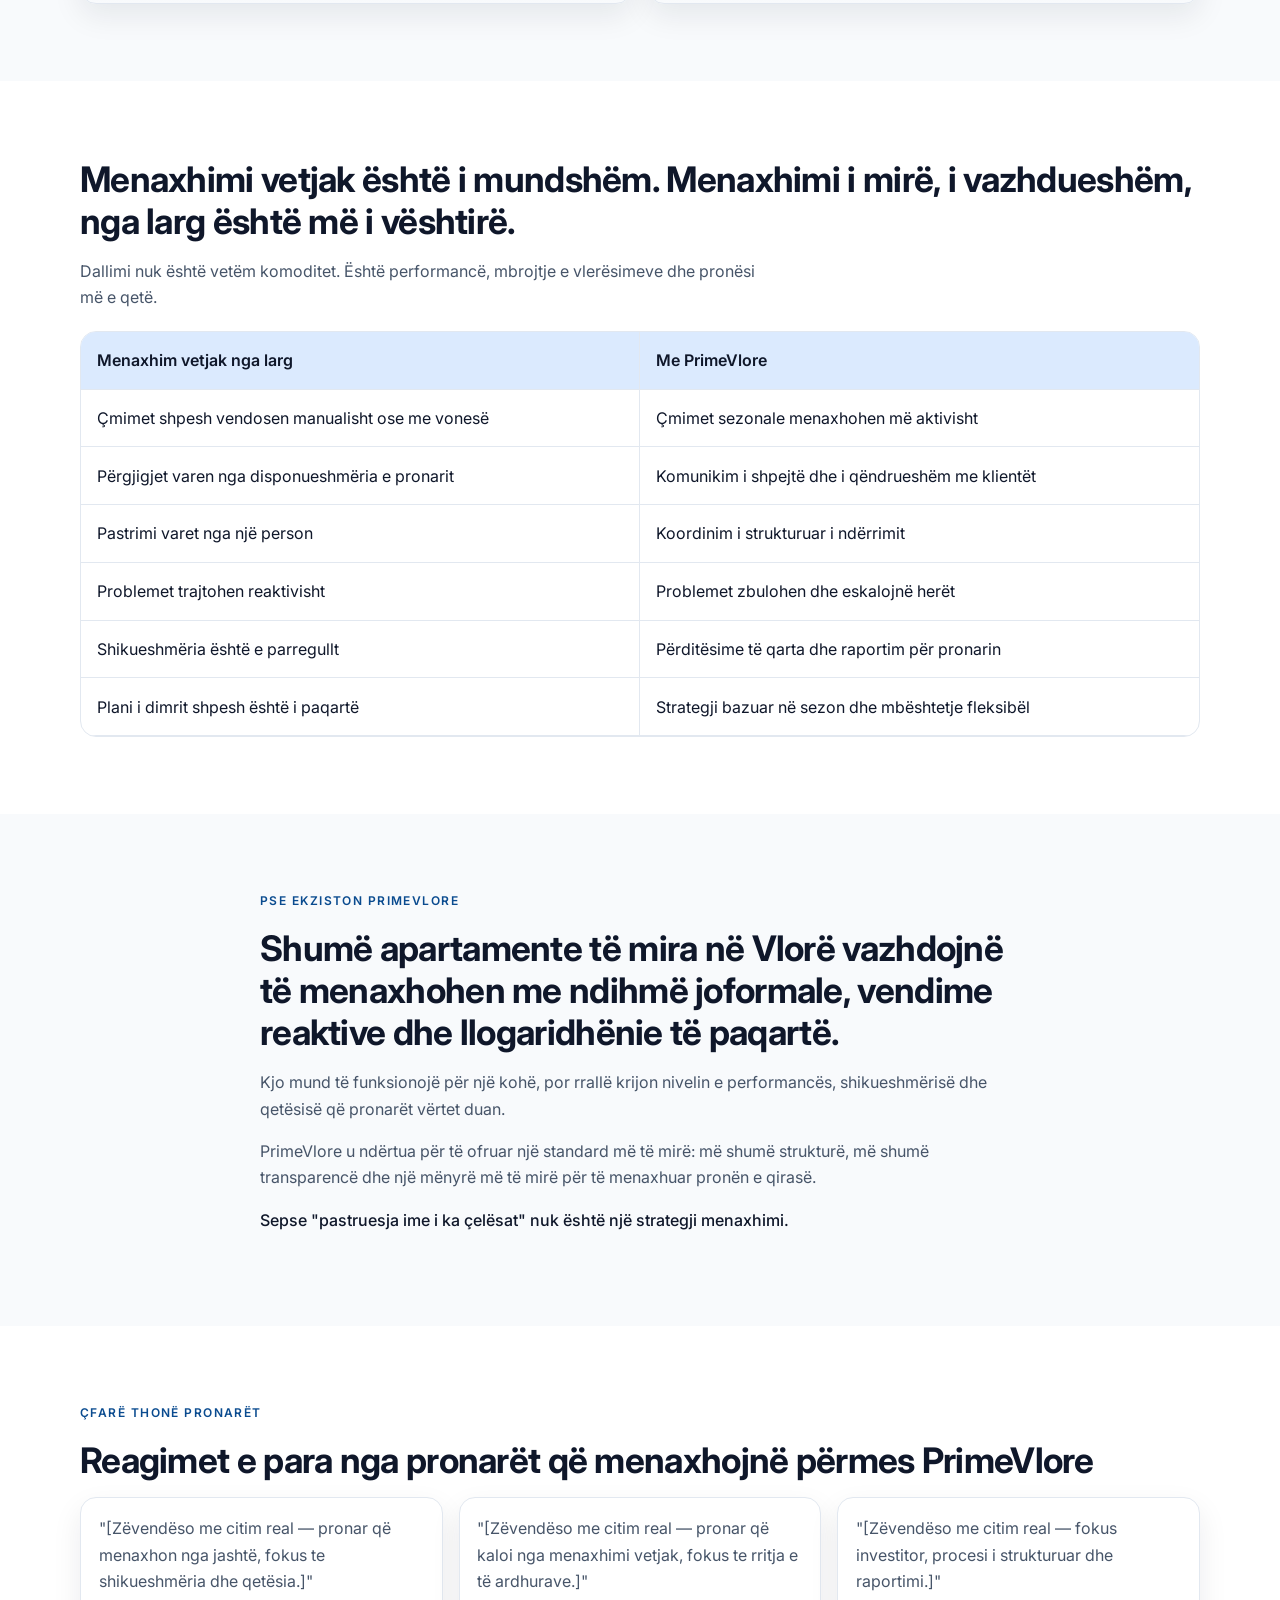
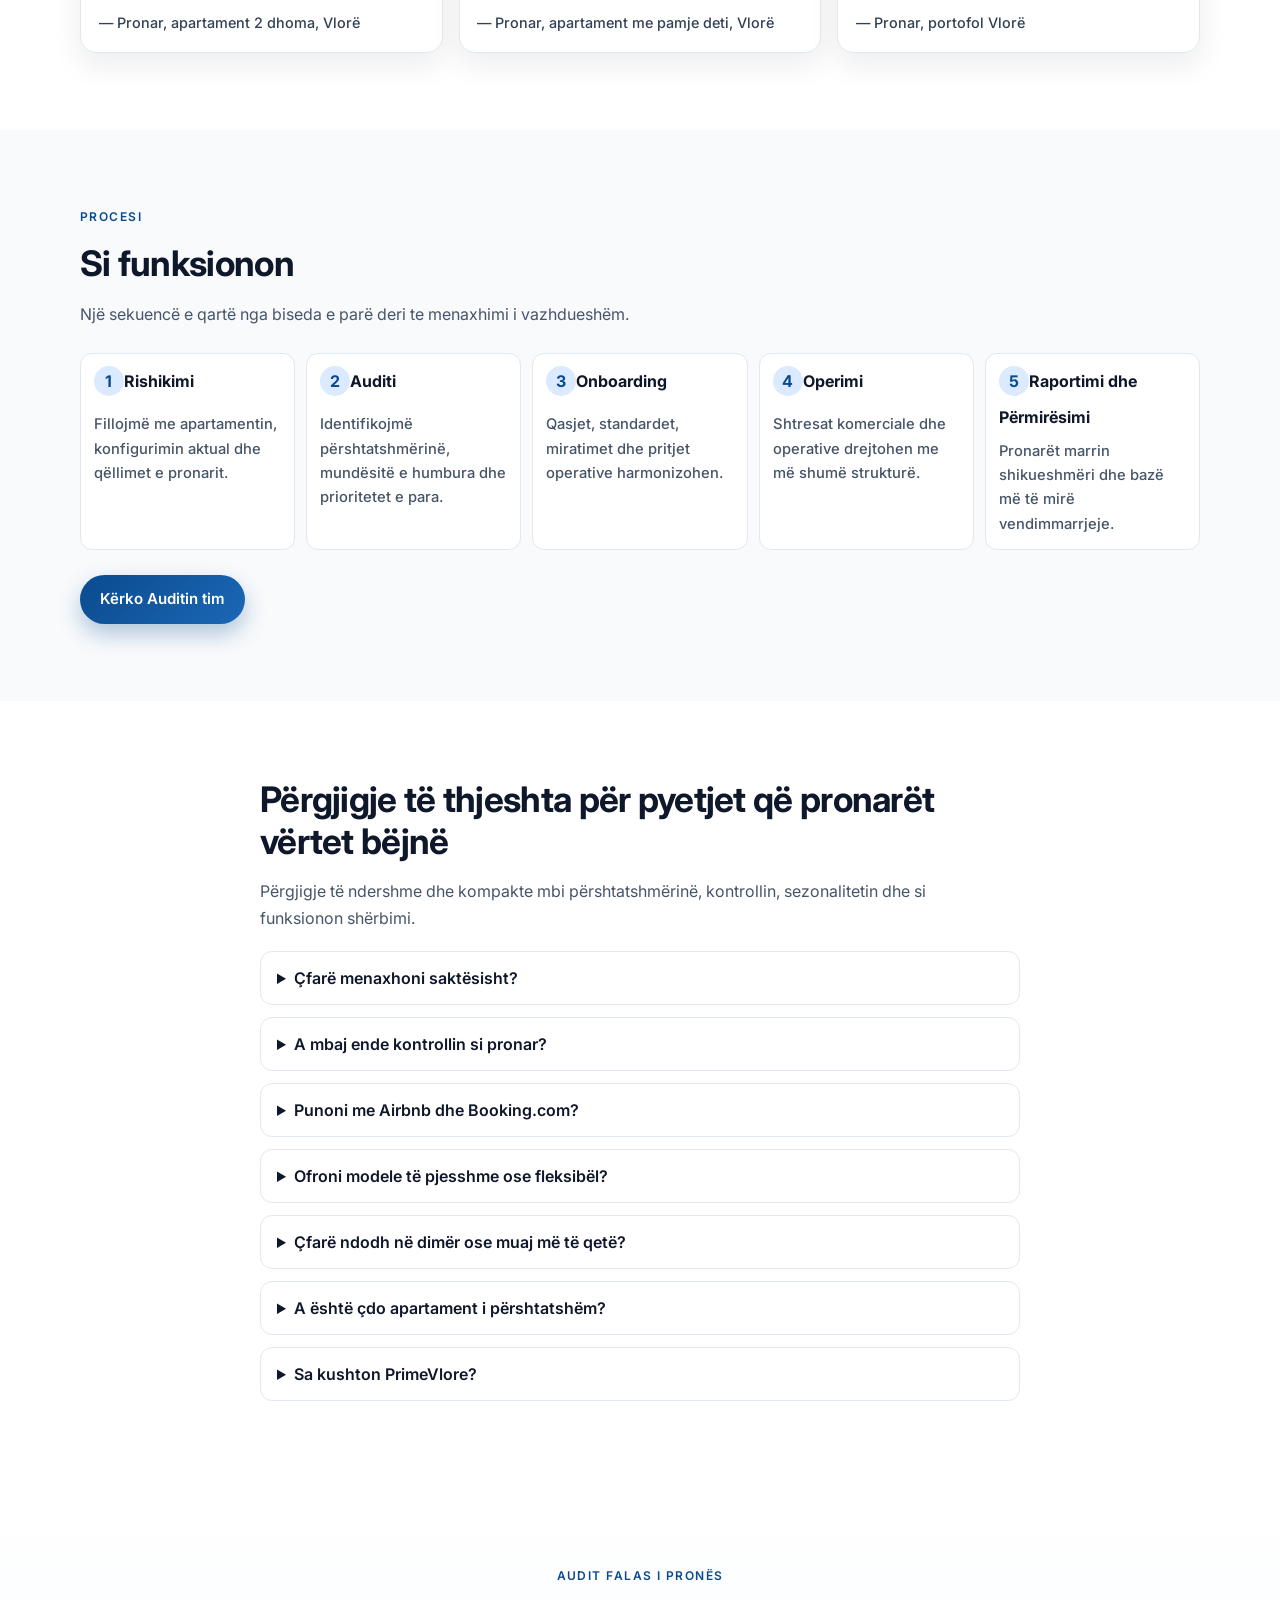
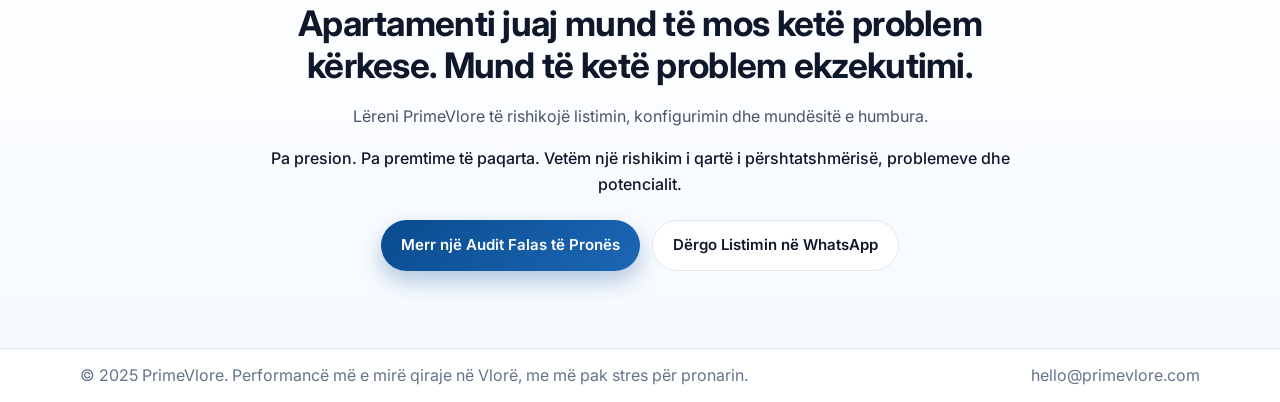
==== commit 933721d1: "Fix Albanian CTA wording typos" ====
--- a/sq.html
+++ b/sq.html
@@ -153,7 +153,7 @@
             <li>Pronarë që kanë provuar ndihmë joformale dhe duan diçka më të strukturuar</li>
           </ul>
           <p class="support">Nëse kjo ju përshkruan, auditi është hapi i duhur i parë.</p>
-          <a class="btn btn-solid" href="#contact">Kërko Auditing Falas</a>
+          <a class="btn btn-solid" href="#contact">Kërko Auditin Falas</a>
         </div>
       </section>
 
@@ -241,7 +241,7 @@
             <li><span>4</span><strong>Operimi</strong><p>Shtresat komerciale dhe operative drejtohen me më shumë strukturë.</p></li>
             <li><span>5</span><strong>Raportimi dhe Përmirësimi</strong><p>Pronarët marrin shikueshmëri dhe bazë më të mirë vendimmarrjeje.</p></li>
           </ol>
-          <a class="btn btn-solid" href="#contact">Kërko Auditing tim</a>
+          <a class="btn btn-solid" href="#contact">Kërko Auditin tim</a>
         </div>
       </section>
 
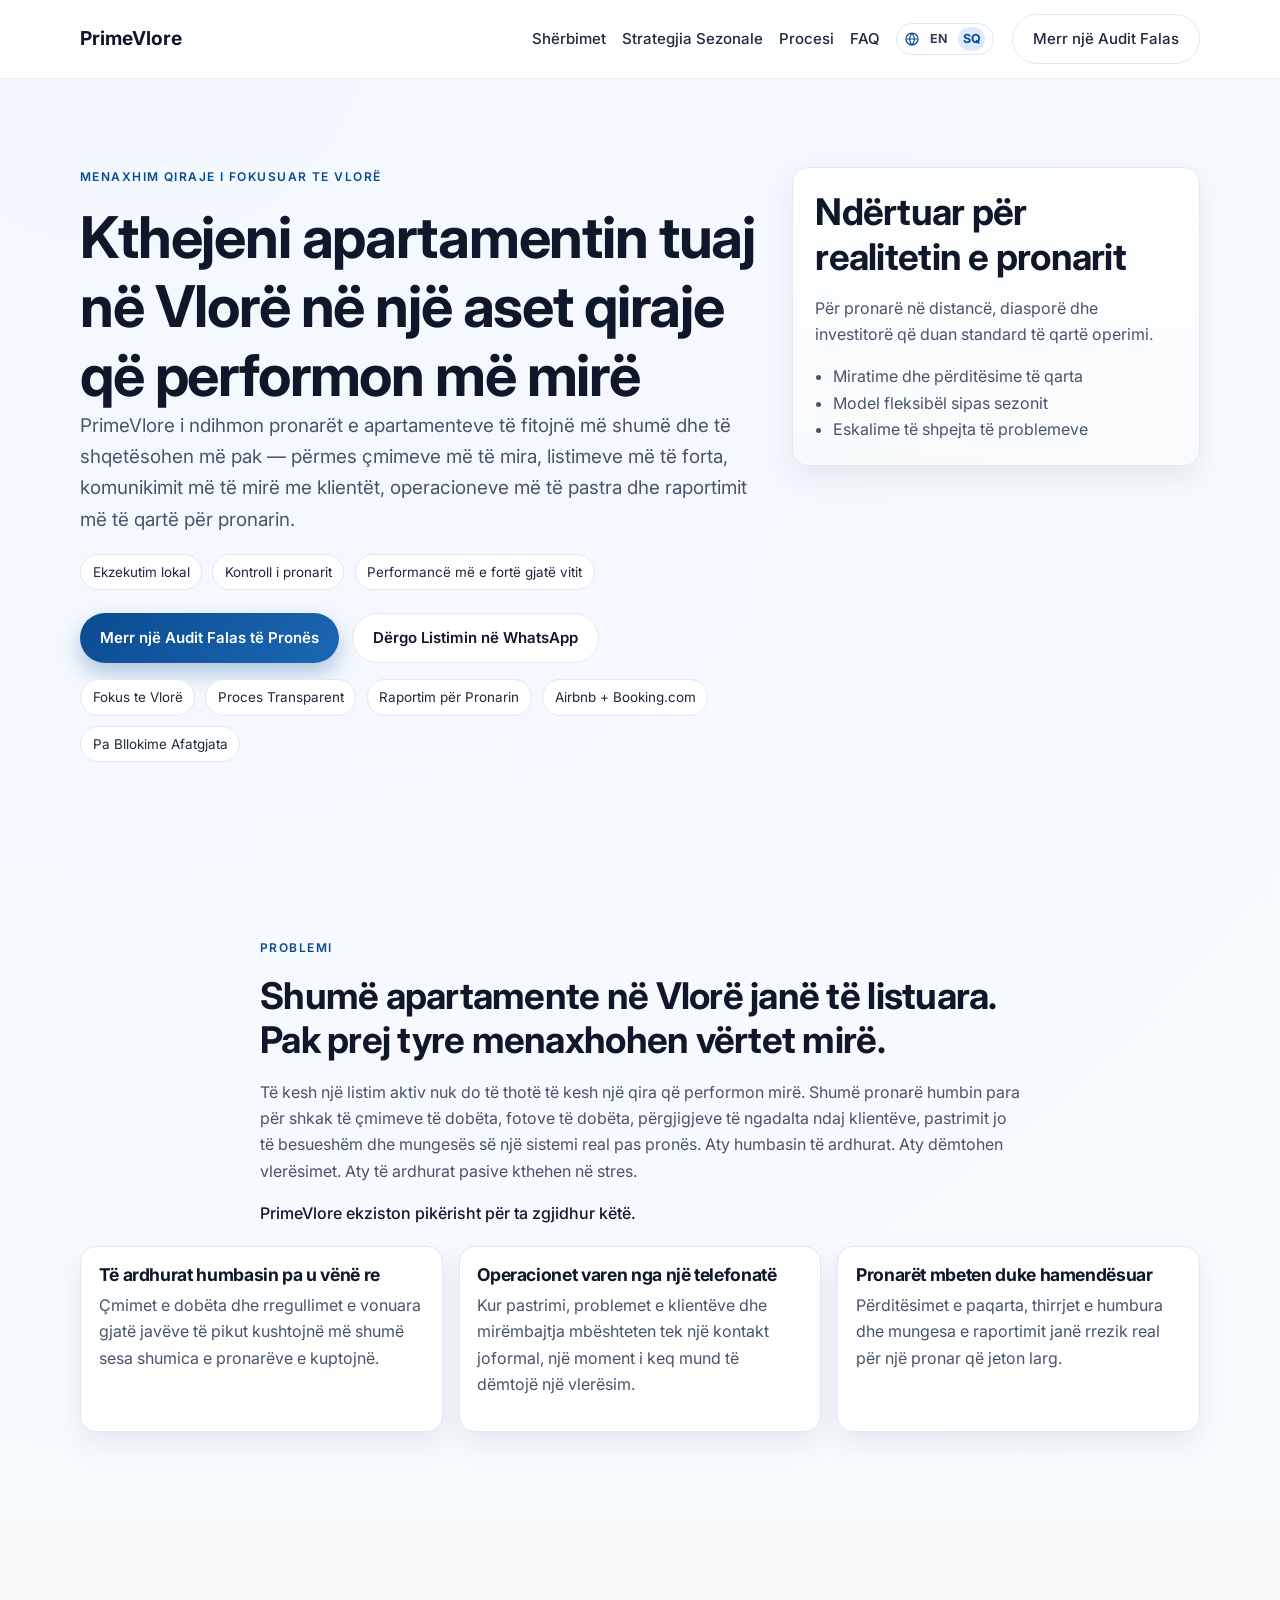
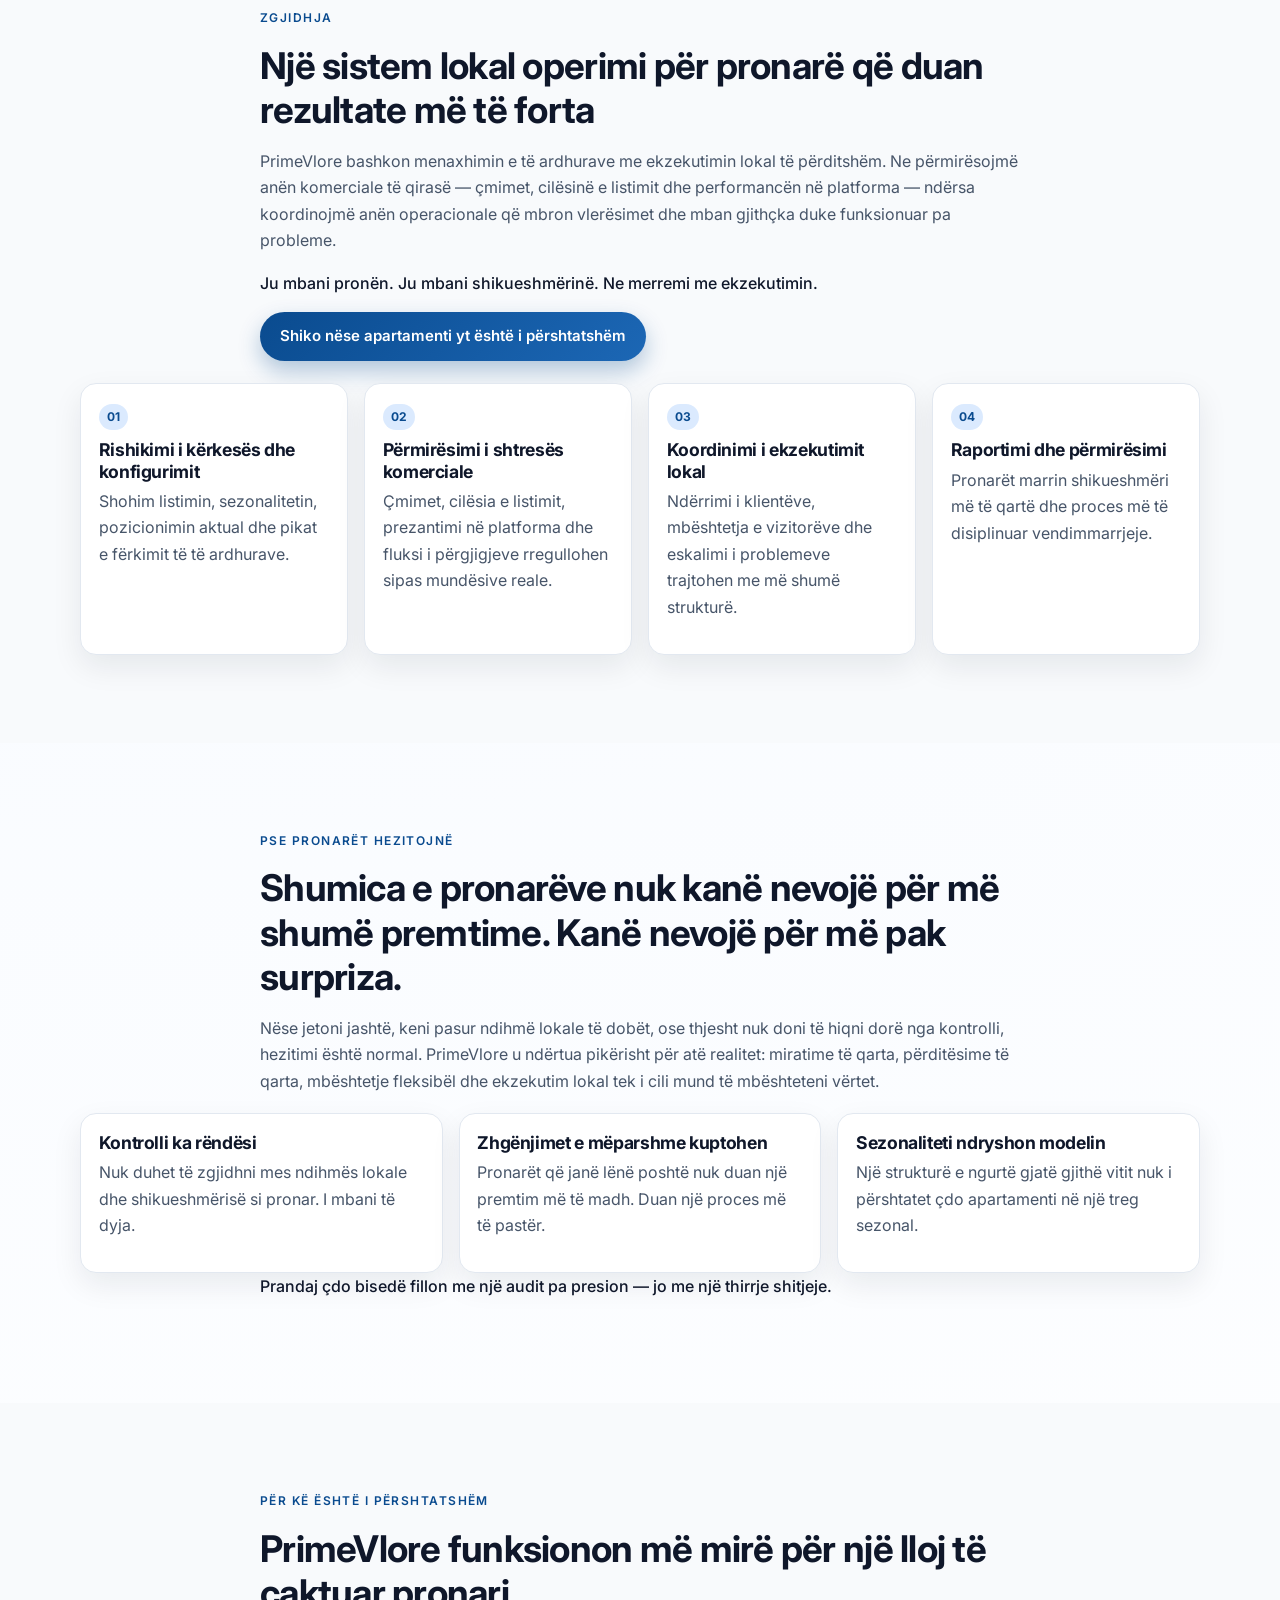
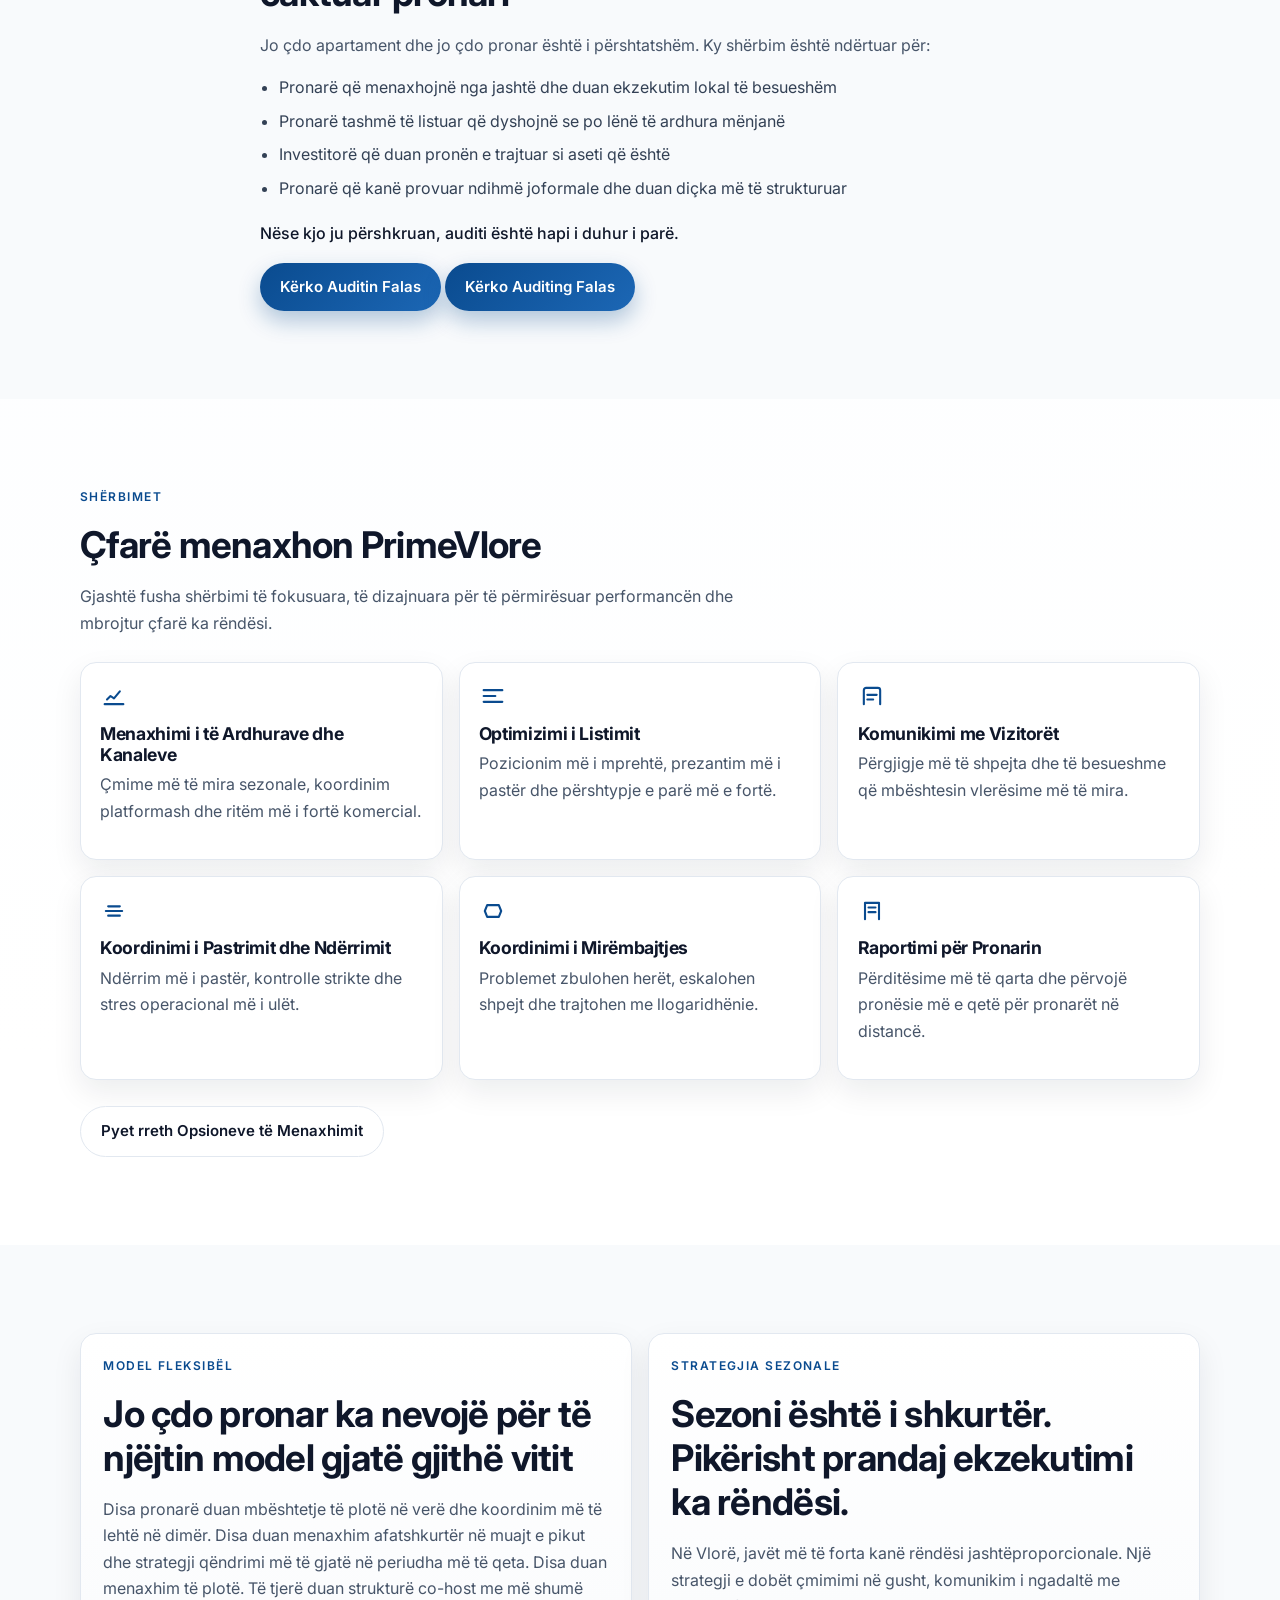
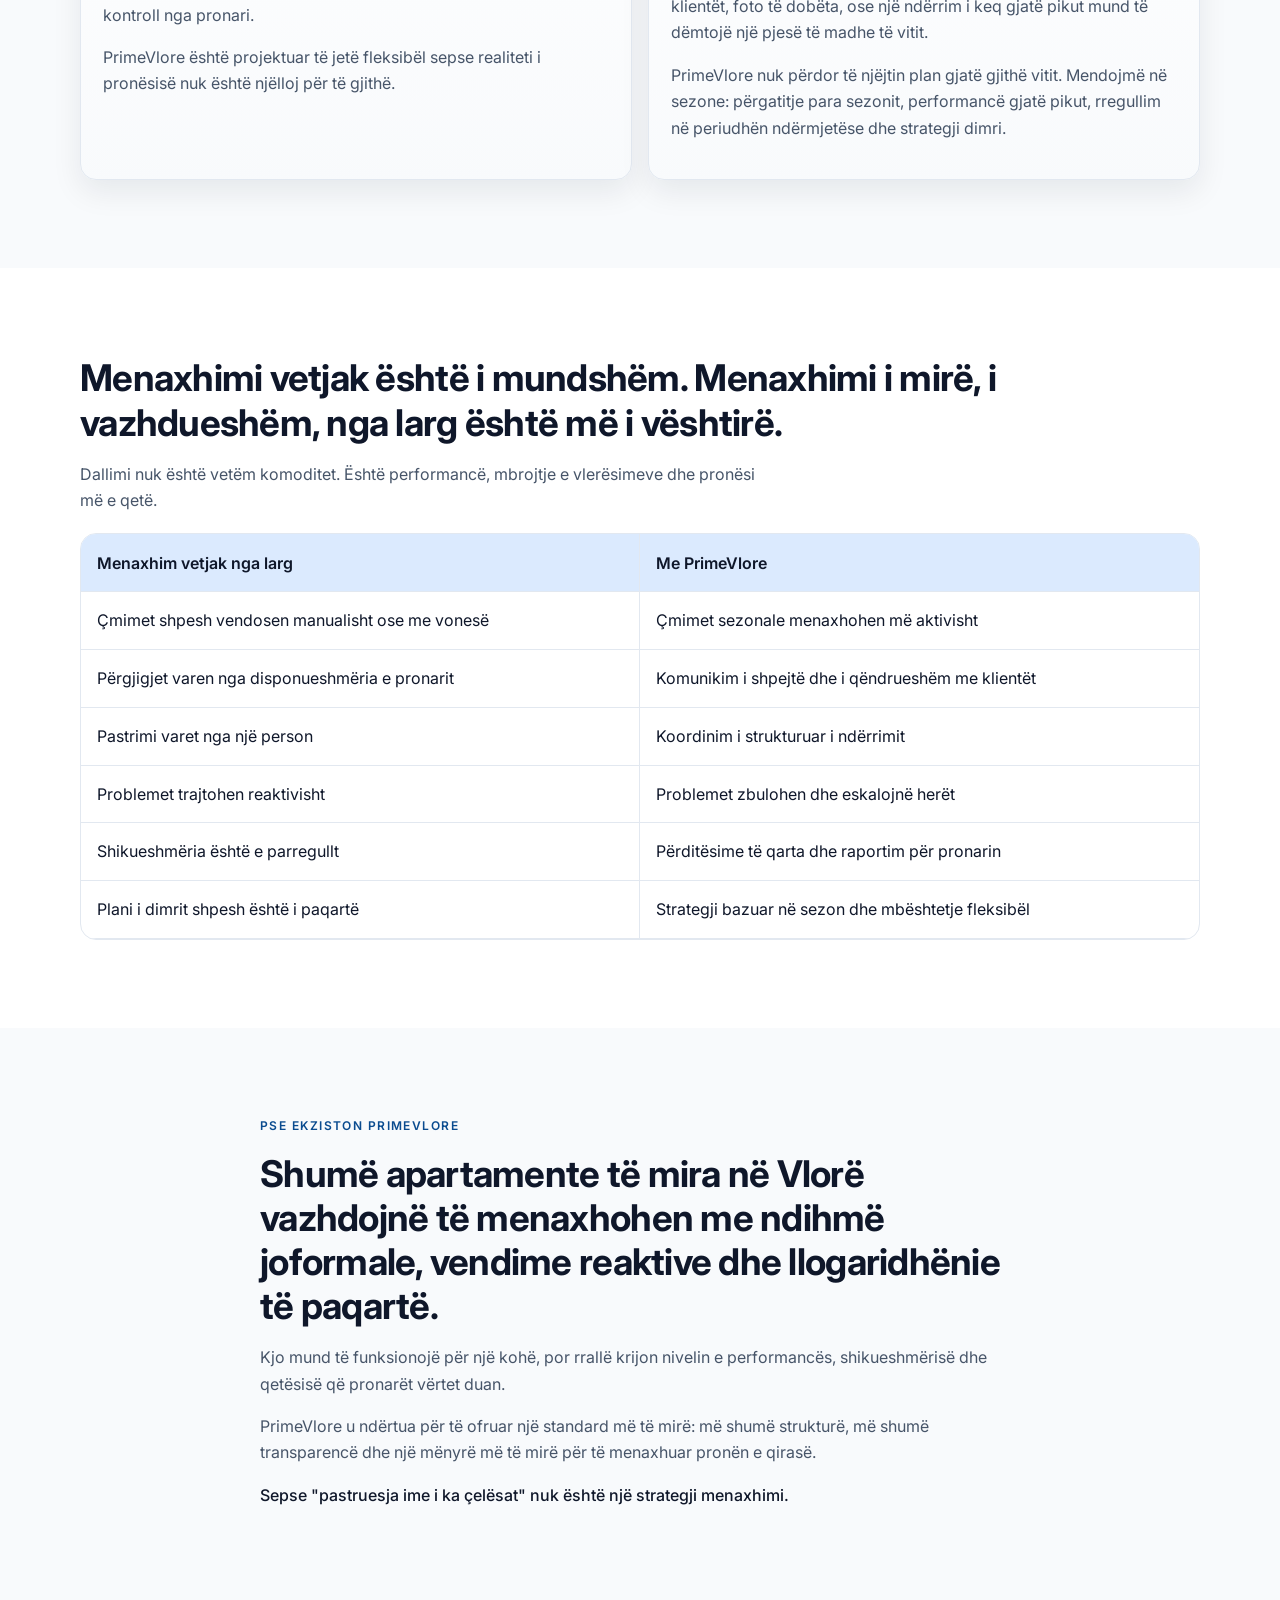
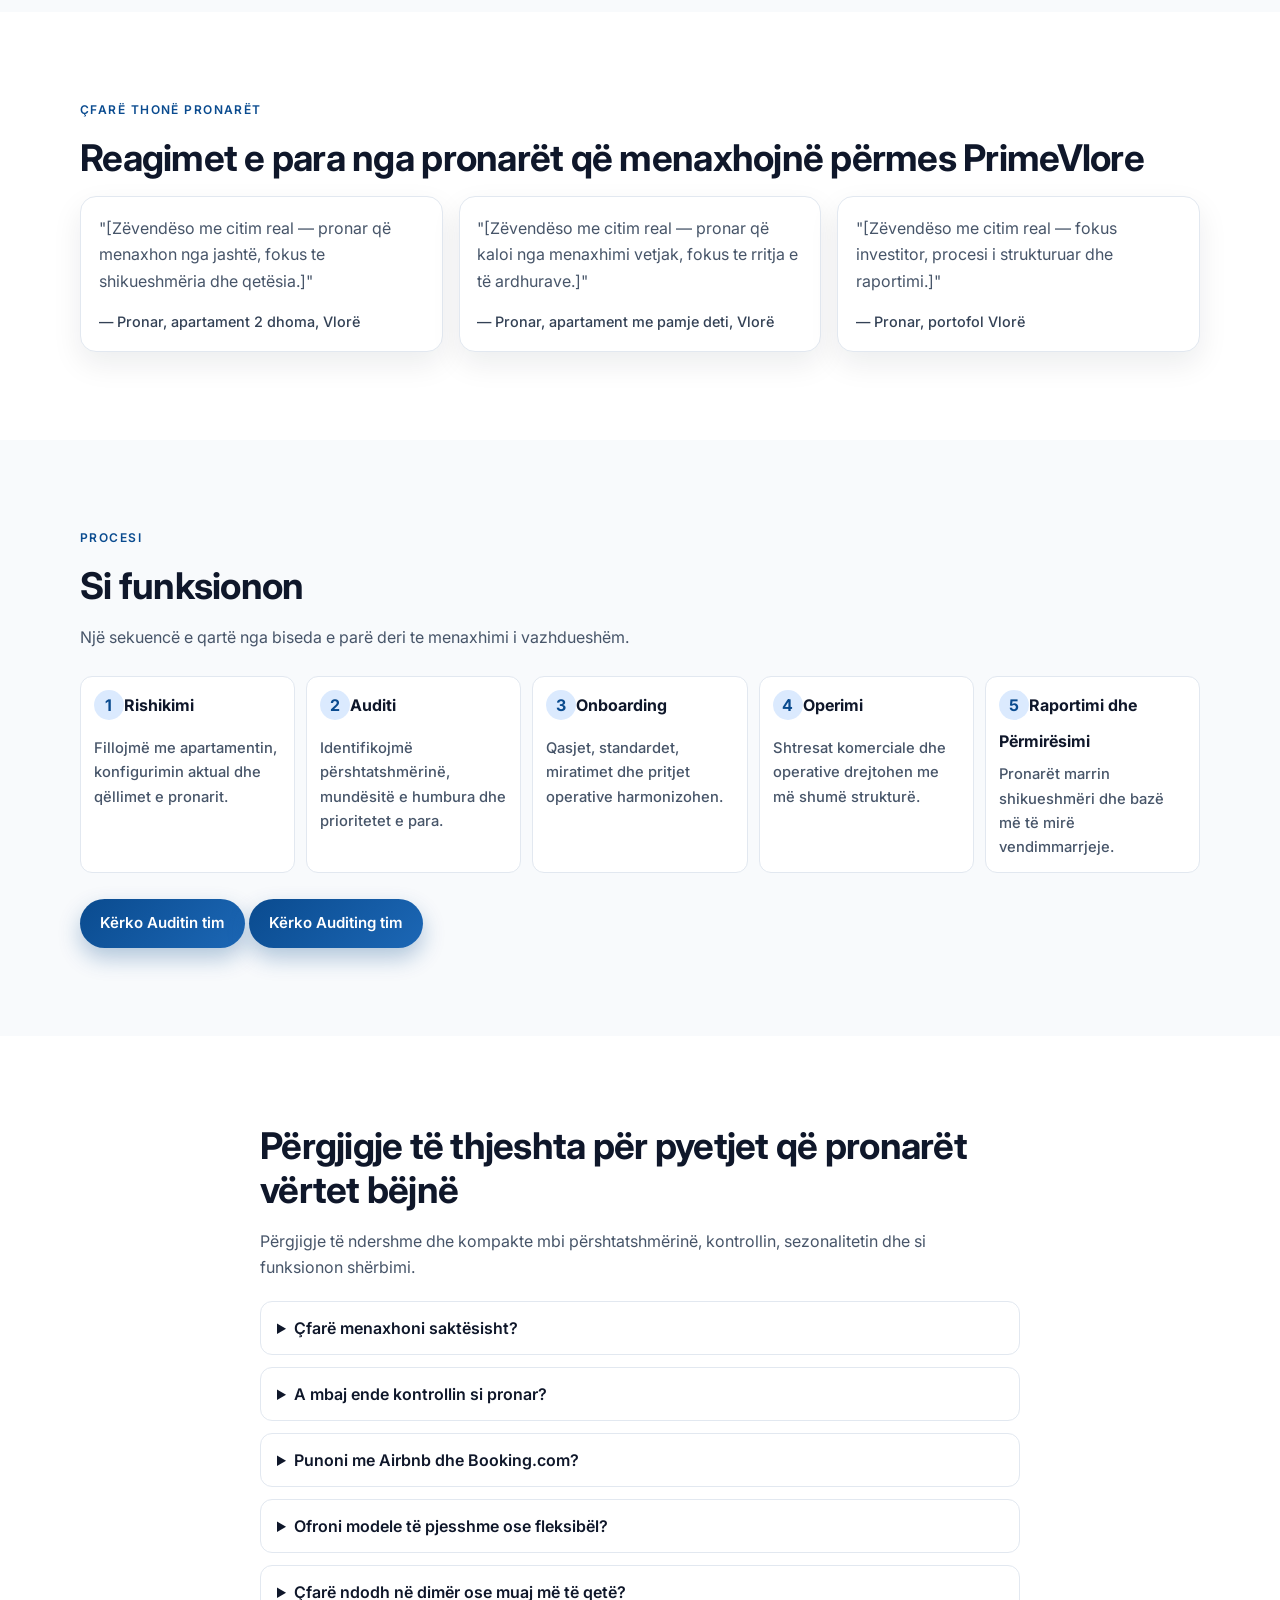
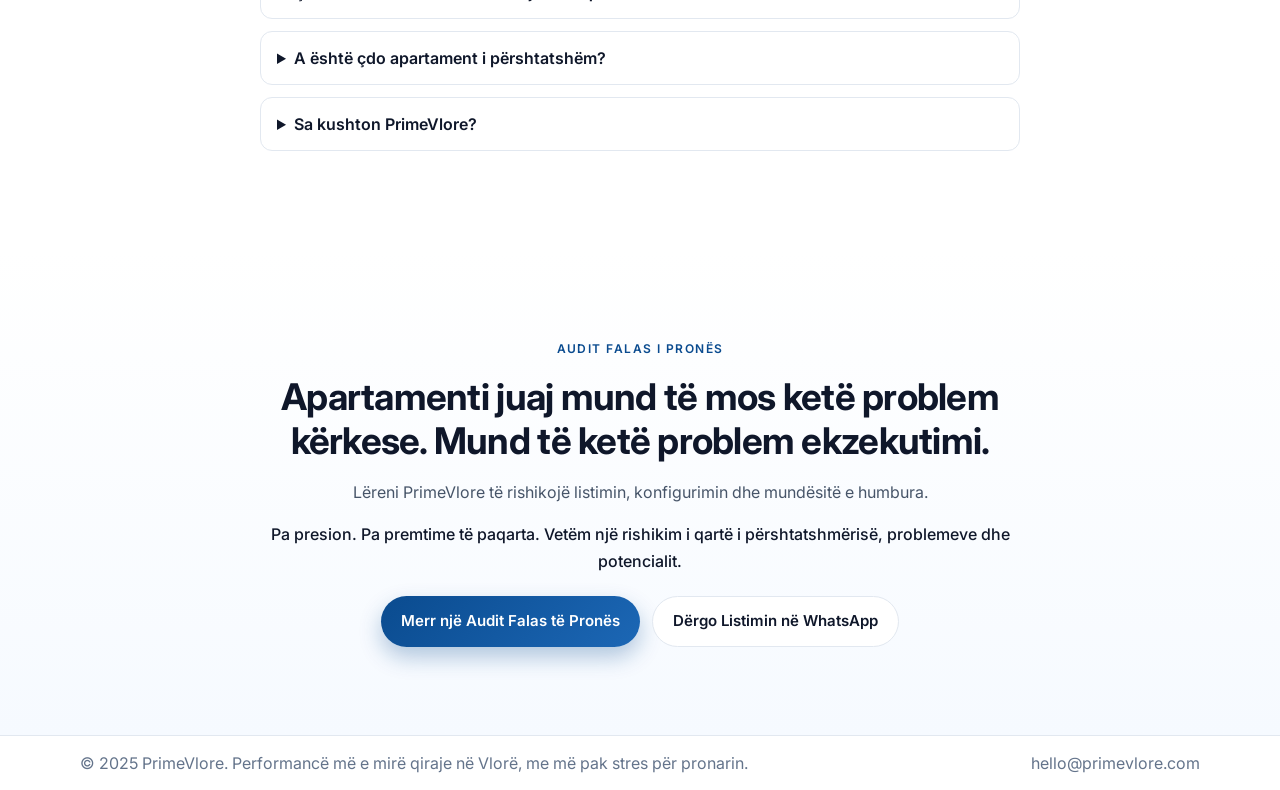
==== commit 124f9510: "Merge branch 'main' into codex/create-modern-minimalist-website-design-snoetp" ====
--- a/sq.html
+++ b/sq.html
@@ -154,6 +154,7 @@
           </ul>
           <p class="support">Nëse kjo ju përshkruan, auditi është hapi i duhur i parë.</p>
           <a class="btn btn-solid" href="#contact">Kërko Auditin Falas</a>
+          <a class="btn btn-solid" href="#contact">Kërko Auditing Falas</a>
         </div>
       </section>
 
@@ -242,6 +243,7 @@
             <li><span>5</span><strong>Raportimi dhe Përmirësimi</strong><p>Pronarët marrin shikueshmëri dhe bazë më të mirë vendimmarrjeje.</p></li>
           </ol>
           <a class="btn btn-solid" href="#contact">Kërko Auditin tim</a>
+          <a class="btn btn-solid" href="#contact">Kërko Auditing tim</a>
         </div>
       </section>
 
--- a/styles.css
+++ b/styles.css
@@ -12,6 +12,14 @@
 
 * { box-sizing: border-box; }
 html { scroll-behavior: smooth; }
+* {
+  box-sizing: border-box;
+}
+
+html {
+  scroll-behavior: smooth;
+}
+
 body {
   margin: 0;
   font-family: "Inter", -apple-system, BlinkMacSystemFont, "Segoe UI", sans-serif;
@@ -31,6 +39,49 @@
 h2 { font-size: clamp(1.6rem, 3vw, 2.2rem); margin-bottom: 1rem; }
 h3 { font-size: 1.1rem; margin-bottom: 0.4rem; }
 p { margin: 0 0 1rem; color: var(--muted); }
+.container {
+  width: min(1120px, 92vw);
+  margin: 0 auto;
+}
+
+.narrow {
+  width: min(760px, 92vw);
+}
+
+.section {
+  padding: 5.5rem 0;
+}
+
+.alt {
+  background: var(--surface);
+}
+
+h1,
+h2,
+h3 {
+  margin: 0;
+  letter-spacing: -0.02em;
+  line-height: 1.2;
+}
+
+h1 {
+  font-size: clamp(2rem, 5vw, 3.6rem);
+}
+
+h2 {
+  font-size: clamp(1.7rem, 3vw, 2.3rem);
+  margin-bottom: 1rem;
+}
+
+h3 {
+  font-size: 1.1rem;
+  margin-bottom: 0.4rem;
+}
+
+p {
+  margin: 0 0 1rem;
+  color: var(--muted);
+}
 
 .eyebrow {
   text-transform: uppercase;
@@ -211,4 +262,276 @@
 @media (prefers-reduced-motion: reduce) {
   html { scroll-behavior: auto; }
   * { animation: none !important; transition: none !important; }
-}
+
+.lead {
+  font-size: clamp(1.02rem, 2.1vw, 1.22rem);
+  max-width: 60ch;
+  margin-top: 1.2rem;
+}
+
+.support {
+  color: var(--text);
+  font-weight: 500;
+}
+
+.site-header {
+  position: sticky;
+  top: 0;
+  z-index: 5;
+  background: rgba(255, 255, 255, 0.88);
+  backdrop-filter: blur(10px);
+  border-bottom: 1px solid rgba(226, 232, 240, 0.65);
+}
+
+.nav-shell,
+.footer-shell {
+  display: flex;
+  justify-content: space-between;
+  align-items: center;
+  gap: 1rem;
+  padding: 0.85rem 0;
+}
+
+.logo {
+  font-size: 1.2rem;
+  font-weight: 700;
+  color: var(--text);
+  text-decoration: none;
+}
+
+.btn {
+  display: inline-flex;
+  align-items: center;
+  justify-content: center;
+  border-radius: 999px;
+  padding: 0.75rem 1.25rem;
+  text-decoration: none;
+  font-weight: 600;
+  font-size: 0.95rem;
+  transition: transform 0.2s ease, box-shadow 0.2s ease, background 0.2s ease;
+}
+
+.btn:hover {
+  transform: translateY(-1px);
+}
+
+.btn-solid {
+  background: linear-gradient(135deg, #0a4b8f, #1c67b5);
+  color: #fff;
+  box-shadow: 0 10px 22px rgba(10, 75, 143, 0.3);
+}
+
+.btn-outline {
+  border: 1px solid var(--line);
+  color: var(--text);
+  background: #fff;
+}
+
+.hero-grid {
+  display: grid;
+  grid-template-columns: 1.25fr 0.75fr;
+  gap: 2rem;
+  align-items: start;
+}
+
+.cta-row {
+  margin-top: 1.7rem;
+  display: flex;
+  flex-wrap: wrap;
+  gap: 0.8rem;
+}
+
+.centered {
+  justify-content: center;
+}
+
+.trust-strip {
+  margin: 1.75rem 0 0;
+  padding: 1rem;
+  list-style: none;
+  display: flex;
+  flex-wrap: wrap;
+  gap: 0.8rem;
+  border: 1px solid var(--line);
+  border-radius: var(--radius);
+  background: #fff;
+}
+
+.trust-strip li {
+  padding: 0.35rem 0.7rem;
+  border: 1px solid var(--line);
+  border-radius: 999px;
+  font-size: 0.85rem;
+  color: #1e293b;
+}
+
+.glass-card {
+  background: linear-gradient(180deg, rgba(255, 255, 255, 0.95), rgba(248, 250, 252, 0.95));
+  border: 1px solid var(--line);
+  border-radius: var(--radius);
+  padding: 1.4rem;
+  box-shadow: var(--shadow);
+}
+
+.glass-card ul {
+  margin: 1rem 0 0;
+  padding-left: 1.1rem;
+  color: var(--muted);
+}
+
+.service-grid {
+  display: grid;
+  grid-template-columns: repeat(3, minmax(0, 1fr));
+  gap: 1rem;
+  margin: 2rem 0;
+}
+
+.service-card {
+  background: #fff;
+  border: 1px solid var(--line);
+  border-radius: var(--radius);
+  padding: 1.2rem;
+  box-shadow: var(--shadow);
+}
+
+.service-card svg {
+  width: 28px;
+  height: 28px;
+  margin-bottom: 0.8rem;
+  stroke: var(--brand);
+  fill: none;
+  stroke-width: 1.8;
+  stroke-linecap: round;
+  stroke-linejoin: round;
+}
+
+.split {
+  display: grid;
+  grid-template-columns: repeat(2, minmax(0, 1fr));
+  gap: 2rem;
+}
+
+.comparison {
+  margin-top: 1.5rem;
+  border: 1px solid var(--line);
+  border-radius: var(--radius);
+  overflow: hidden;
+  background: #fff;
+}
+
+.row {
+  display: grid;
+  grid-template-columns: repeat(2, minmax(0, 1fr));
+}
+
+.row > div {
+  padding: 0.95rem 1rem;
+  border-bottom: 1px solid var(--line);
+}
+
+.row > div:first-child {
+  border-right: 1px solid var(--line);
+}
+
+.row.head {
+  background: var(--brand-soft);
+  font-weight: 600;
+}
+
+.steps {
+  list-style: none;
+  padding: 0;
+  margin: 2rem 0;
+  display: grid;
+  grid-template-columns: repeat(5, minmax(0, 1fr));
+  gap: 0.7rem;
+}
+
+.steps li {
+  border: 1px solid var(--line);
+  border-radius: 12px;
+  background: #fff;
+  padding: 0.8rem;
+  text-align: center;
+  font-weight: 500;
+}
+
+.steps span {
+  display: block;
+  width: 30px;
+  height: 30px;
+  margin: 0 auto 0.45rem;
+  border-radius: 999px;
+  background: var(--brand-soft);
+  color: var(--brand);
+  font-weight: 700;
+  line-height: 30px;
+}
+
+details {
+  border: 1px solid var(--line);
+  border-radius: 12px;
+  padding: 0.8rem 1rem;
+  background: #fff;
+  margin-bottom: 0.75rem;
+}
+
+summary {
+  font-weight: 600;
+  cursor: pointer;
+}
+
+.cta-final {
+  background: linear-gradient(180deg, #ffffff, #f6faff);
+  text-align: center;
+}
+
+.site-footer {
+  border-top: 1px solid var(--line);
+  background: #fff;
+}
+
+.site-footer p,
+.site-footer a {
+  margin: 0;
+  color: #64748b;
+  text-decoration: none;
+}
+
+@media (max-width: 920px) {
+  .hero-grid,
+  .split,
+  .service-grid {
+    grid-template-columns: 1fr;
+  }
+
+  .steps {
+    grid-template-columns: repeat(2, minmax(0, 1fr));
+  }
+}
+
+@media (max-width: 680px) {
+  .section {
+    padding: 4rem 0;
+  }
+
+  .nav-shell,
+  .footer-shell {
+    flex-direction: column;
+  }
+
+  .row {
+    grid-template-columns: 1fr;
+  }
+
+  .row > div:first-child {
+    border-right: 0;
+    border-bottom: 1px solid var(--line);
+    font-weight: 600;
+    background: #f8fafc;
+  }
+
+  .steps {
+    grid-template-columns: 1fr;
+  }
+}
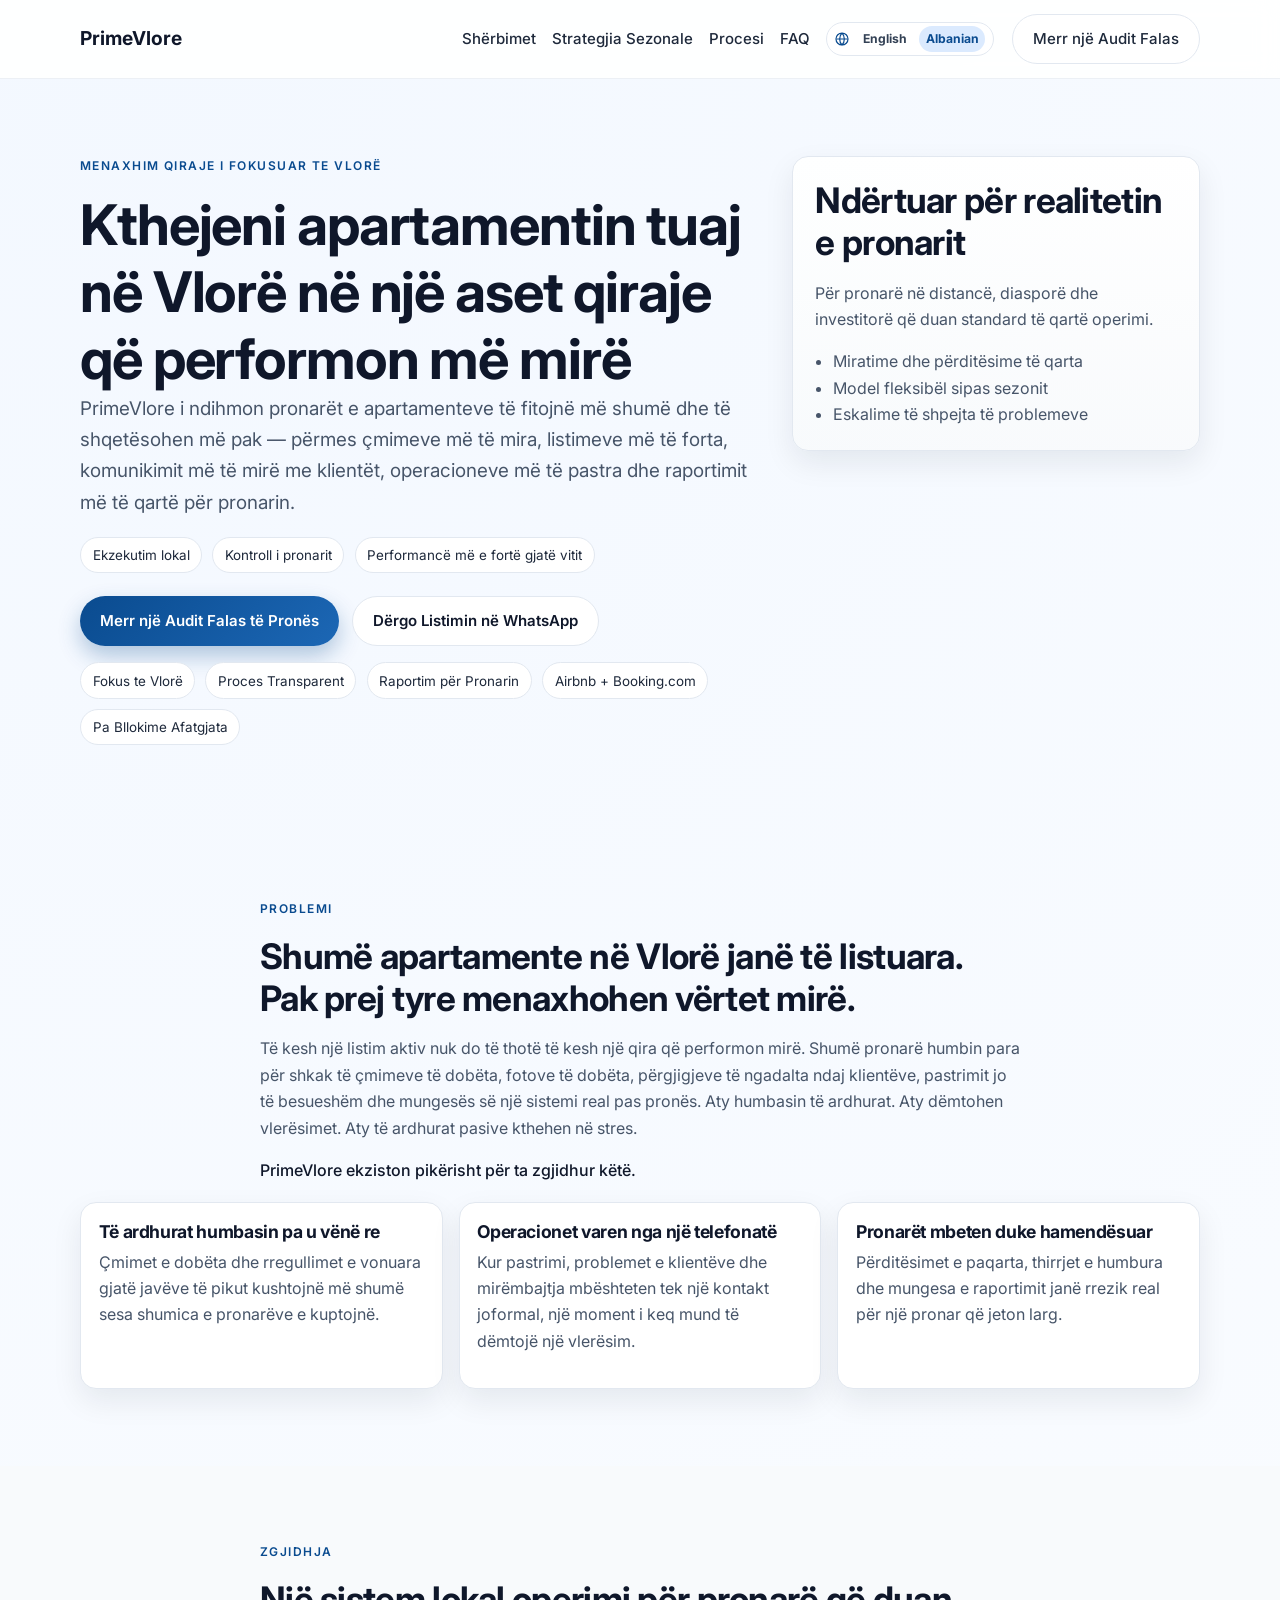
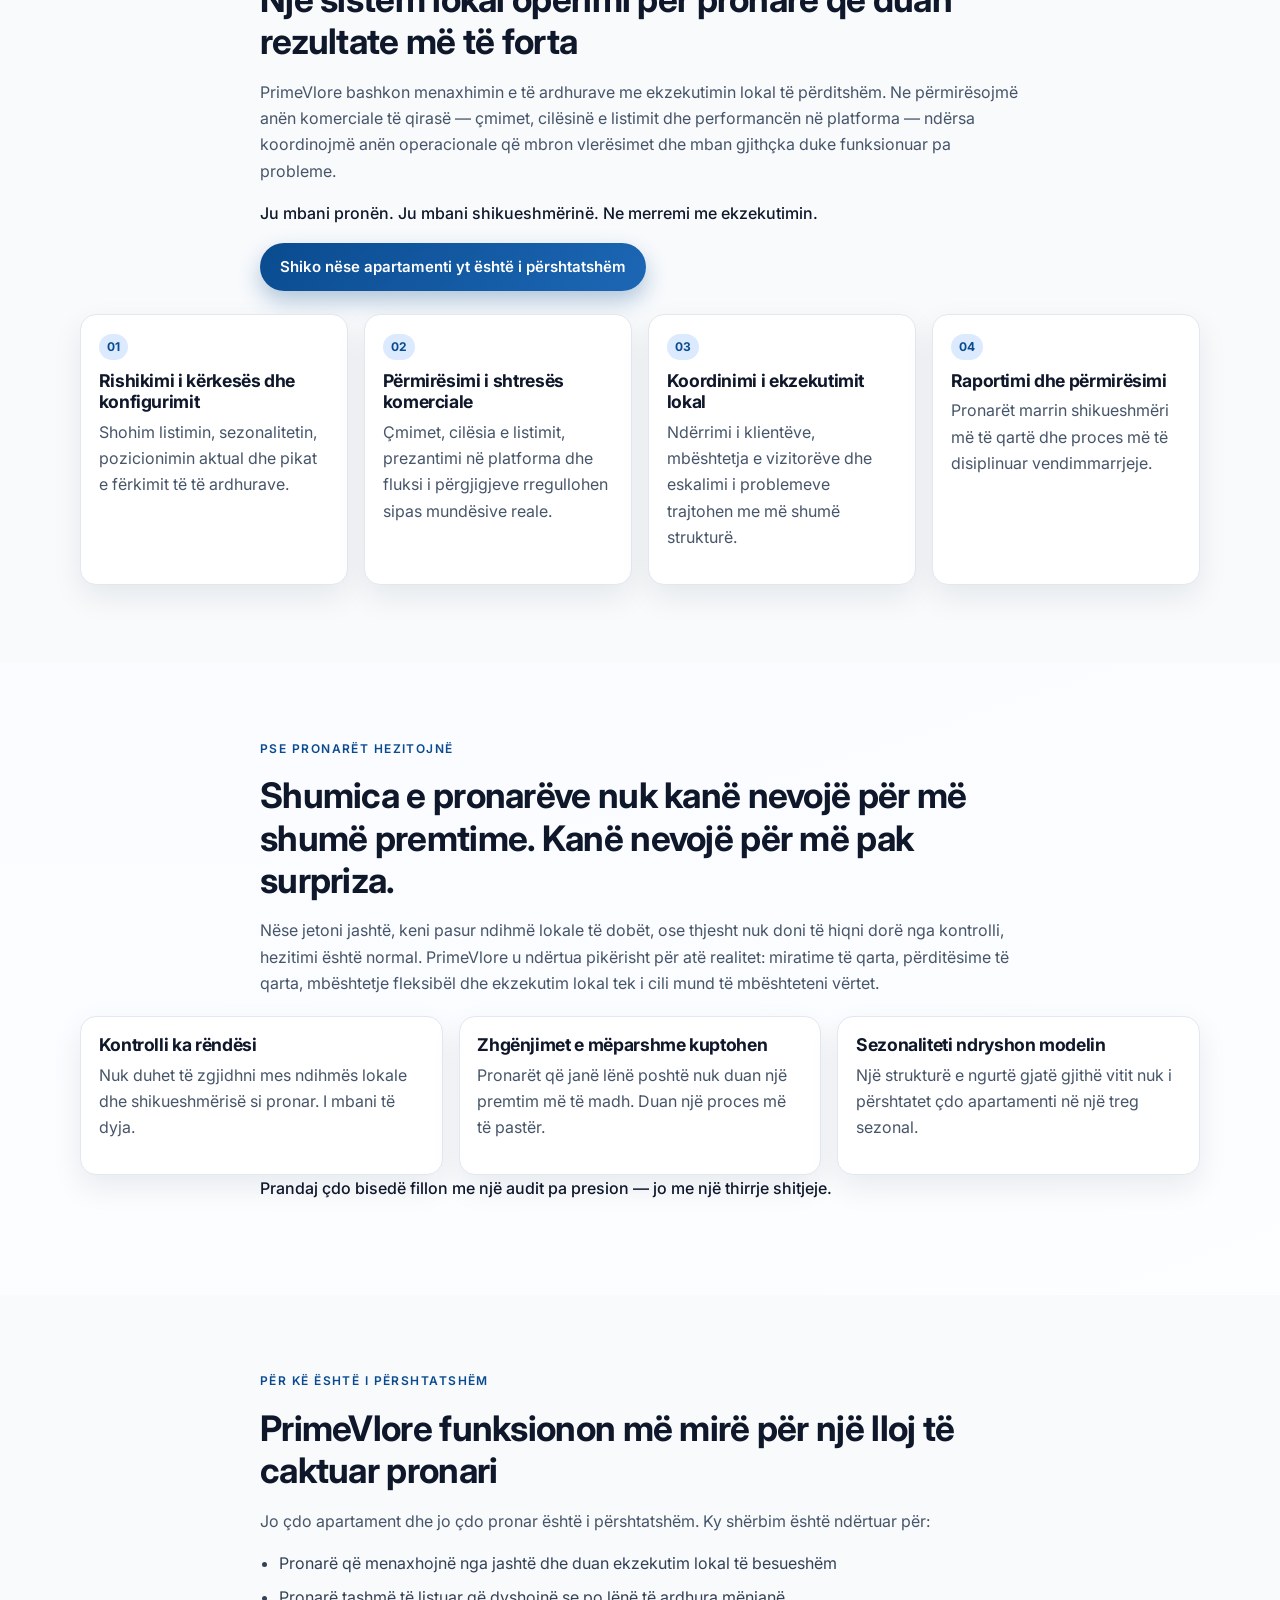
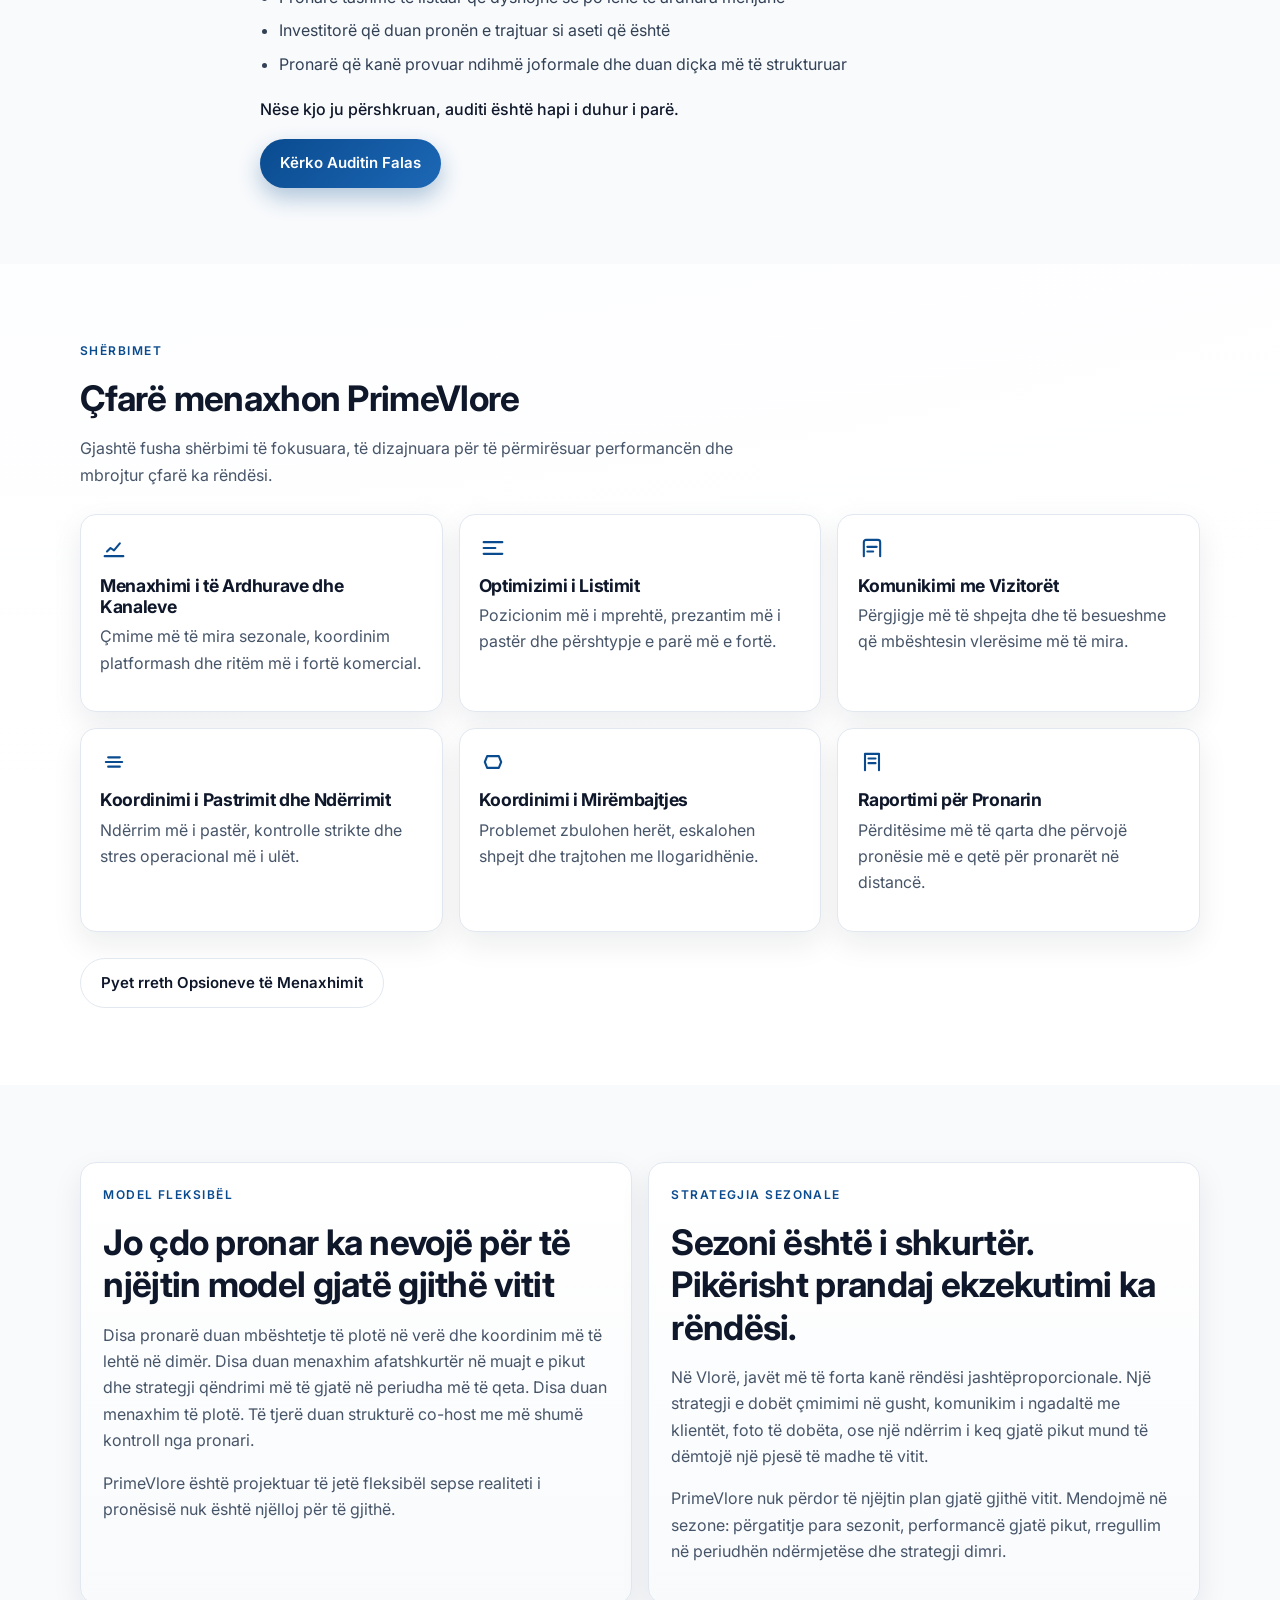
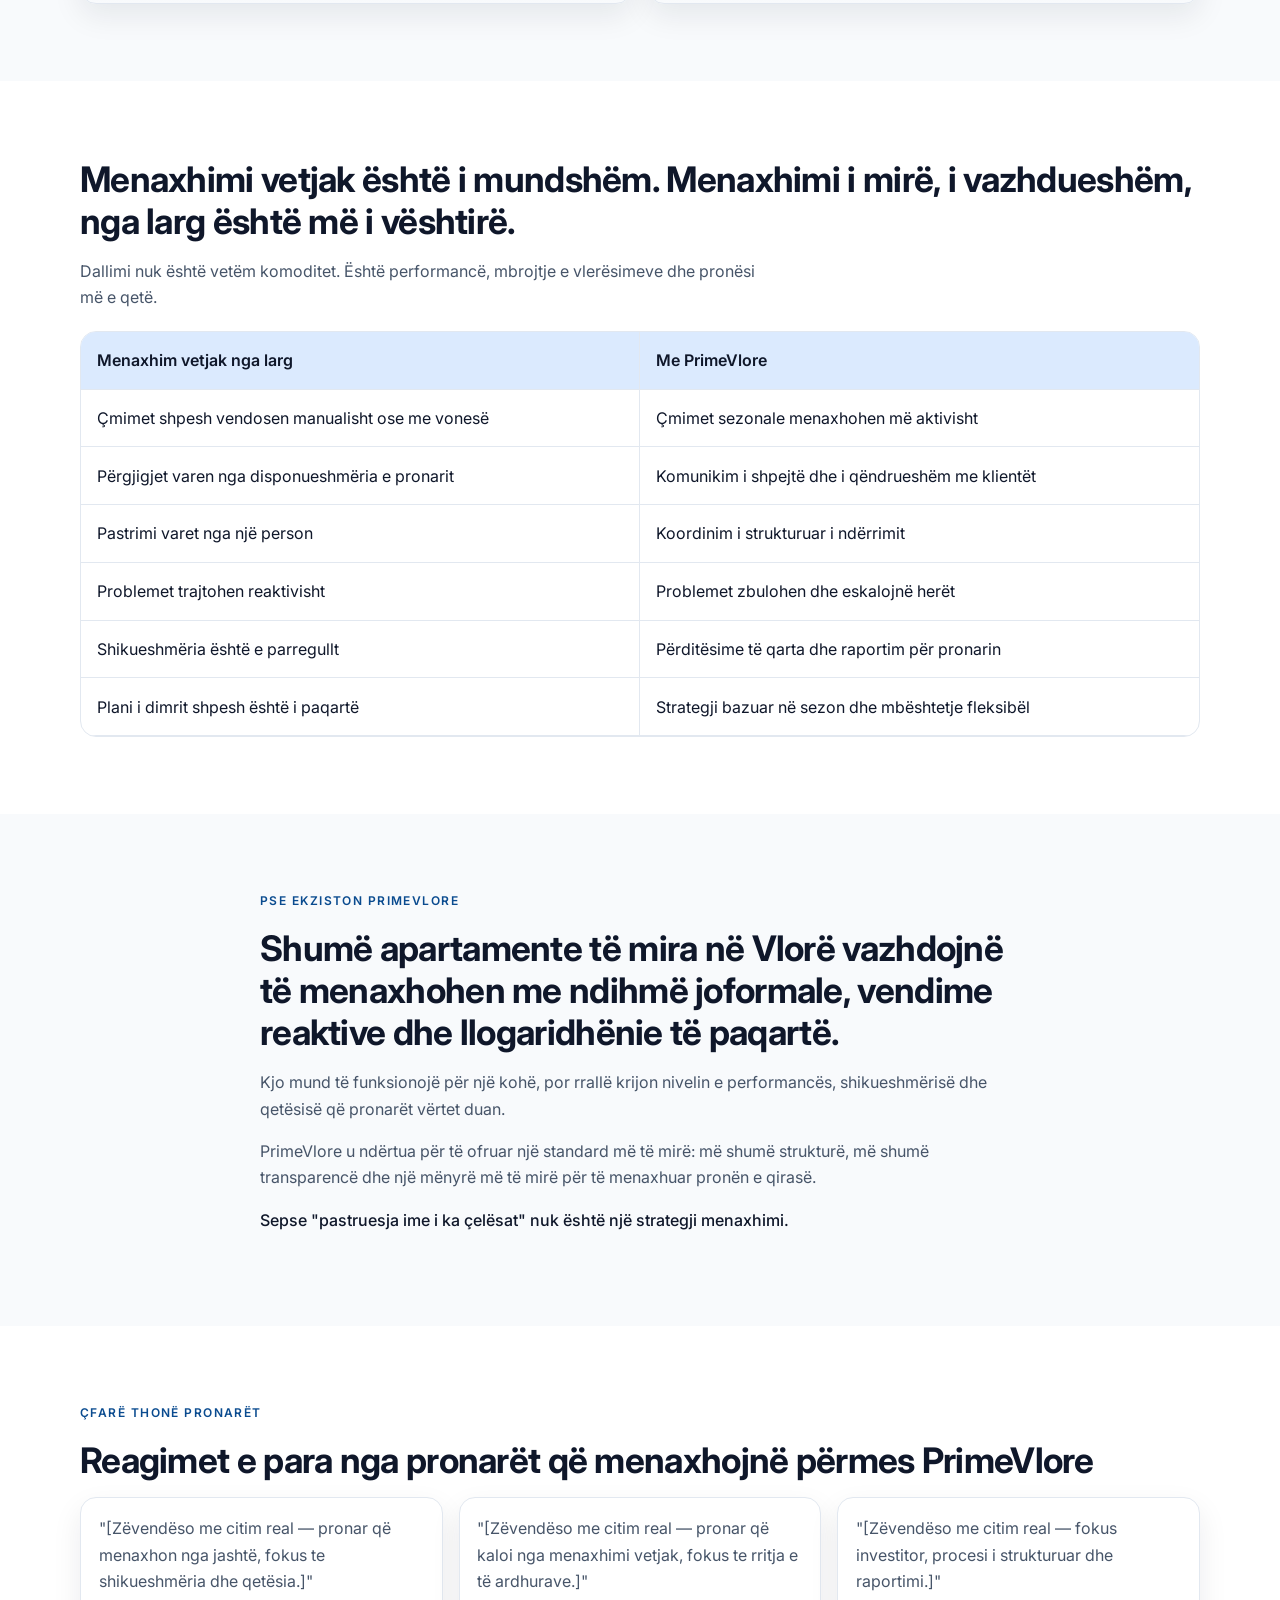
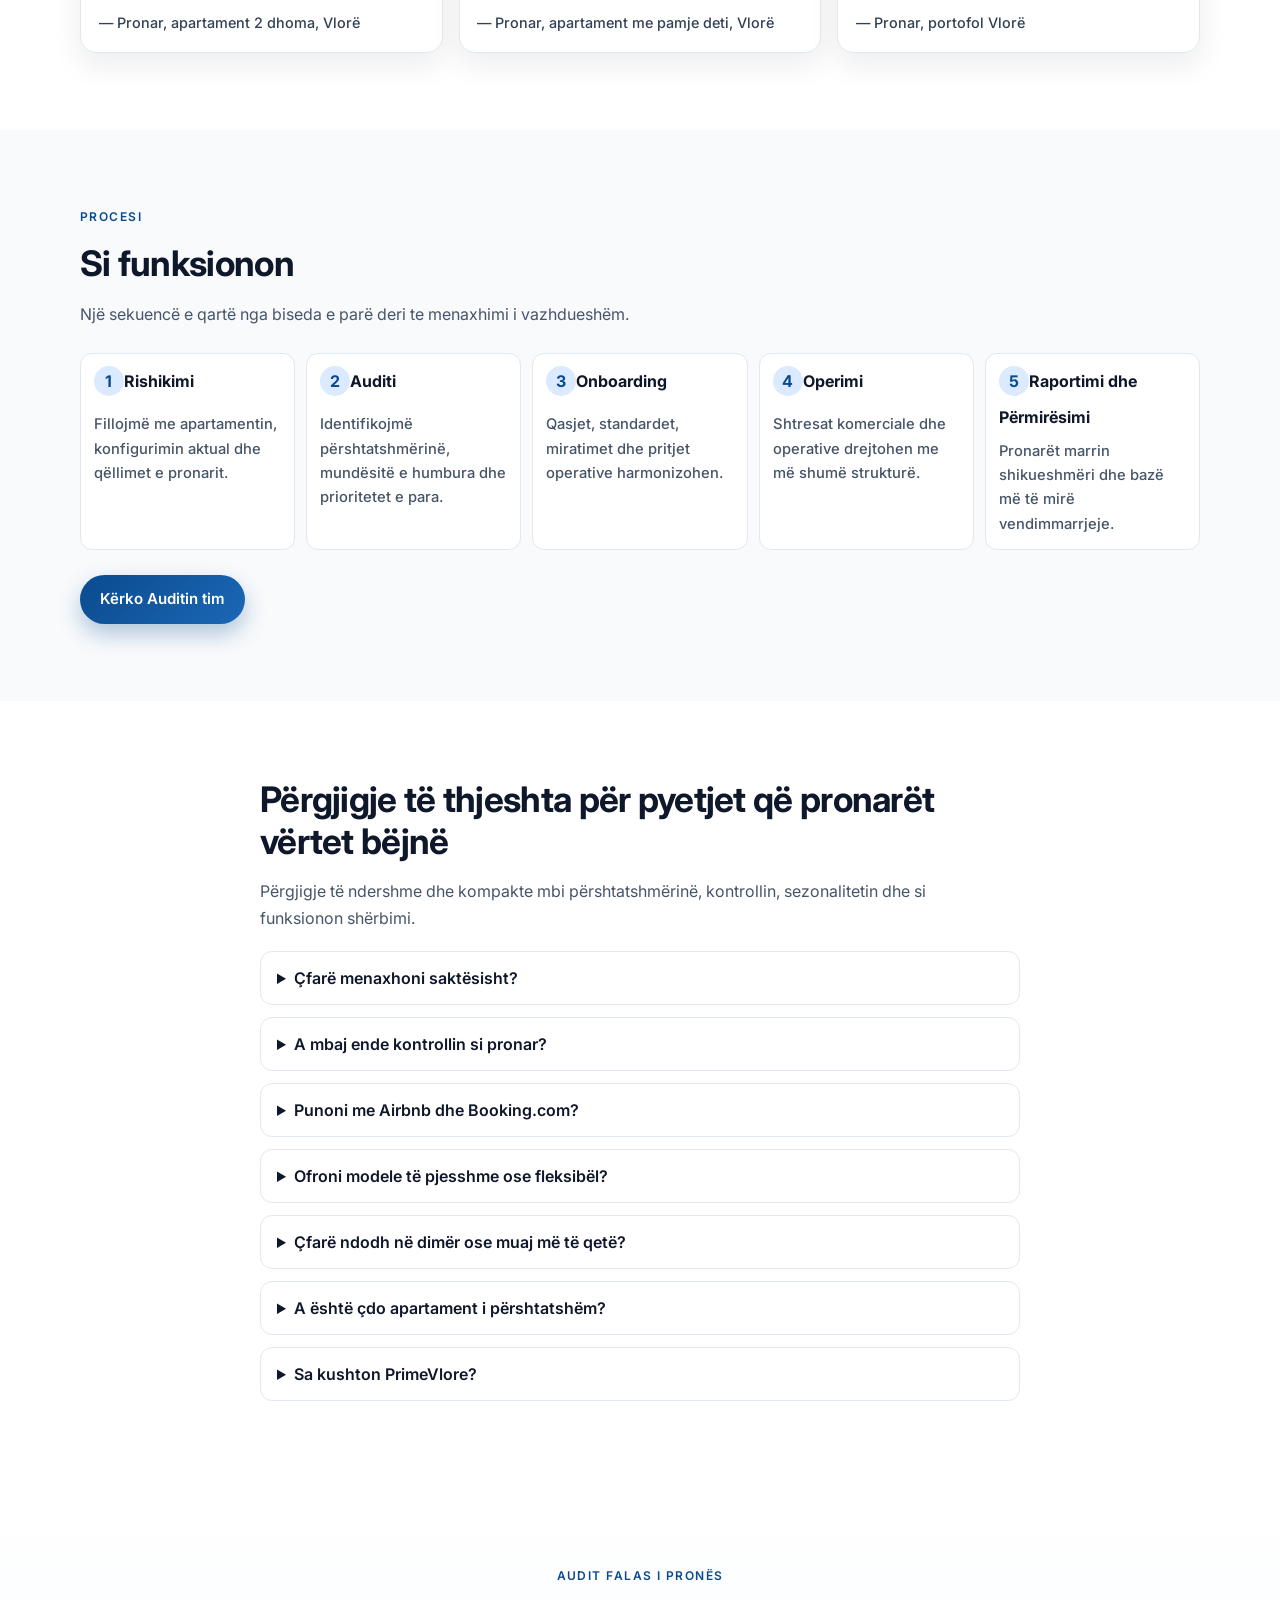
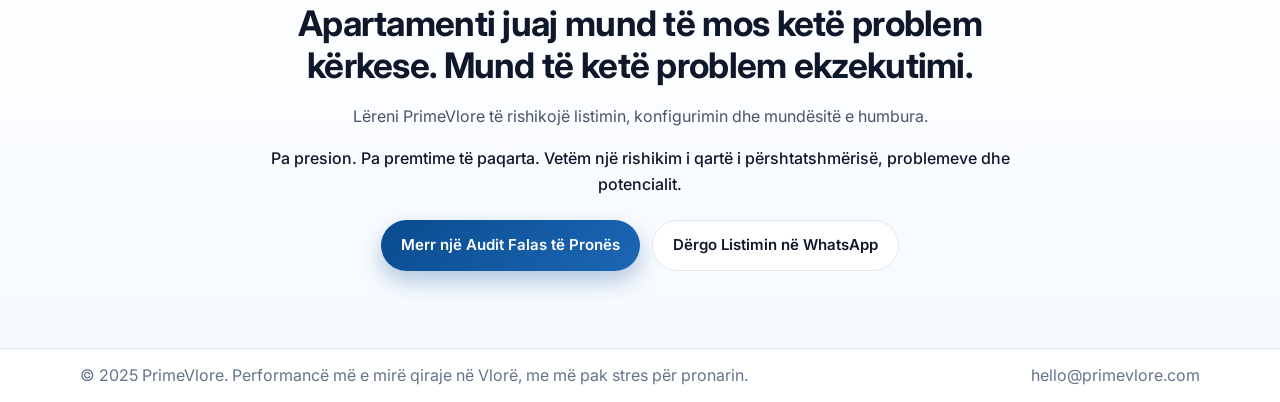
==== commit 80df7fdd: "Polish bilingual UI and expand language switch labels" ====
--- a/sq.html
+++ b/sq.html
@@ -53,8 +53,8 @@
           <a href="#faq">FAQ</a>
           <div class="lang-switch" aria-label="Ndrysho gjuhën">
             <svg viewBox="0 0 24 24" aria-hidden="true"><path d="M12 3a9 9 0 1 0 0 18 9 9 0 0 0 0-18Zm-7 9h14M12 3c2.2 2.2 3.5 5.4 3.5 9S14.2 18.8 12 21c-2.2-2.2-3.5-5.4-3.5-9S9.8 5.2 12 3Z"/></svg>
-            <a href="/">EN</a>
-            <a class="active" href="/sq.html" aria-current="page">SQ</a>
+            <a href="/">English</a>
+            <a class="active" href="/sq.html" aria-current="page">Albanian</a>
           </div>
           <a class="btn btn-outline nav-cta" href="#contact">Merr një Audit Falas</a>
         </nav>
@@ -154,7 +154,6 @@
           </ul>
           <p class="support">Nëse kjo ju përshkruan, auditi është hapi i duhur i parë.</p>
           <a class="btn btn-solid" href="#contact">Kërko Auditin Falas</a>
-          <a class="btn btn-solid" href="#contact">Kërko Auditing Falas</a>
         </div>
       </section>
 
@@ -243,7 +242,6 @@
             <li><span>5</span><strong>Raportimi dhe Përmirësimi</strong><p>Pronarët marrin shikueshmëri dhe bazë më të mirë vendimmarrjeje.</p></li>
           </ol>
           <a class="btn btn-solid" href="#contact">Kërko Auditin tim</a>
-          <a class="btn btn-solid" href="#contact">Kërko Auditing tim</a>
         </div>
       </section>
 
--- a/styles.css
+++ b/styles.css
@@ -12,14 +12,6 @@
 
 * { box-sizing: border-box; }
 html { scroll-behavior: smooth; }
-* {
-  box-sizing: border-box;
-}
-
-html {
-  scroll-behavior: smooth;
-}
-
 body {
   margin: 0;
   font-family: "Inter", -apple-system, BlinkMacSystemFont, "Segoe UI", sans-serif;
@@ -39,49 +31,6 @@
 h2 { font-size: clamp(1.6rem, 3vw, 2.2rem); margin-bottom: 1rem; }
 h3 { font-size: 1.1rem; margin-bottom: 0.4rem; }
 p { margin: 0 0 1rem; color: var(--muted); }
-.container {
-  width: min(1120px, 92vw);
-  margin: 0 auto;
-}
-
-.narrow {
-  width: min(760px, 92vw);
-}
-
-.section {
-  padding: 5.5rem 0;
-}
-
-.alt {
-  background: var(--surface);
-}
-
-h1,
-h2,
-h3 {
-  margin: 0;
-  letter-spacing: -0.02em;
-  line-height: 1.2;
-}
-
-h1 {
-  font-size: clamp(2rem, 5vw, 3.6rem);
-}
-
-h2 {
-  font-size: clamp(1.7rem, 3vw, 2.3rem);
-  margin-bottom: 1rem;
-}
-
-h3 {
-  font-size: 1.1rem;
-  margin-bottom: 0.4rem;
-}
-
-p {
-  margin: 0 0 1rem;
-  color: var(--muted);
-}
 
 .eyebrow {
   text-transform: uppercase;
@@ -130,8 +79,8 @@
   stroke-linecap: round; stroke-linejoin: round;
 }
 .lang-switch a {
-  font-size: 0.78rem; font-weight: 700; color: #334155; text-decoration: none;
-  padding: 0.12rem 0.28rem; border-radius: 999px;
+  font-size: 0.76rem; font-weight: 700; color: #334155; text-decoration: none;
+  padding: 0.16rem 0.42rem; border-radius: 999px; white-space: nowrap;
 }
 .lang-switch a.active { background: var(--brand-soft); color: var(--brand); }
 
@@ -262,276 +211,4 @@
 @media (prefers-reduced-motion: reduce) {
   html { scroll-behavior: auto; }
   * { animation: none !important; transition: none !important; }
-
-.lead {
-  font-size: clamp(1.02rem, 2.1vw, 1.22rem);
-  max-width: 60ch;
-  margin-top: 1.2rem;
-}
-
-.support {
-  color: var(--text);
-  font-weight: 500;
-}
-
-.site-header {
-  position: sticky;
-  top: 0;
-  z-index: 5;
-  background: rgba(255, 255, 255, 0.88);
-  backdrop-filter: blur(10px);
-  border-bottom: 1px solid rgba(226, 232, 240, 0.65);
-}
-
-.nav-shell,
-.footer-shell {
-  display: flex;
-  justify-content: space-between;
-  align-items: center;
-  gap: 1rem;
-  padding: 0.85rem 0;
-}
-
-.logo {
-  font-size: 1.2rem;
-  font-weight: 700;
-  color: var(--text);
-  text-decoration: none;
-}
-
-.btn {
-  display: inline-flex;
-  align-items: center;
-  justify-content: center;
-  border-radius: 999px;
-  padding: 0.75rem 1.25rem;
-  text-decoration: none;
-  font-weight: 600;
-  font-size: 0.95rem;
-  transition: transform 0.2s ease, box-shadow 0.2s ease, background 0.2s ease;
-}
-
-.btn:hover {
-  transform: translateY(-1px);
-}
-
-.btn-solid {
-  background: linear-gradient(135deg, #0a4b8f, #1c67b5);
-  color: #fff;
-  box-shadow: 0 10px 22px rgba(10, 75, 143, 0.3);
-}
-
-.btn-outline {
-  border: 1px solid var(--line);
-  color: var(--text);
-  background: #fff;
-}
-
-.hero-grid {
-  display: grid;
-  grid-template-columns: 1.25fr 0.75fr;
-  gap: 2rem;
-  align-items: start;
-}
-
-.cta-row {
-  margin-top: 1.7rem;
-  display: flex;
-  flex-wrap: wrap;
-  gap: 0.8rem;
-}
-
-.centered {
-  justify-content: center;
-}
-
-.trust-strip {
-  margin: 1.75rem 0 0;
-  padding: 1rem;
-  list-style: none;
-  display: flex;
-  flex-wrap: wrap;
-  gap: 0.8rem;
-  border: 1px solid var(--line);
-  border-radius: var(--radius);
-  background: #fff;
-}
-
-.trust-strip li {
-  padding: 0.35rem 0.7rem;
-  border: 1px solid var(--line);
-  border-radius: 999px;
-  font-size: 0.85rem;
-  color: #1e293b;
-}
-
-.glass-card {
-  background: linear-gradient(180deg, rgba(255, 255, 255, 0.95), rgba(248, 250, 252, 0.95));
-  border: 1px solid var(--line);
-  border-radius: var(--radius);
-  padding: 1.4rem;
-  box-shadow: var(--shadow);
-}
-
-.glass-card ul {
-  margin: 1rem 0 0;
-  padding-left: 1.1rem;
-  color: var(--muted);
-}
-
-.service-grid {
-  display: grid;
-  grid-template-columns: repeat(3, minmax(0, 1fr));
-  gap: 1rem;
-  margin: 2rem 0;
-}
-
-.service-card {
-  background: #fff;
-  border: 1px solid var(--line);
-  border-radius: var(--radius);
-  padding: 1.2rem;
-  box-shadow: var(--shadow);
-}
-
-.service-card svg {
-  width: 28px;
-  height: 28px;
-  margin-bottom: 0.8rem;
-  stroke: var(--brand);
-  fill: none;
-  stroke-width: 1.8;
-  stroke-linecap: round;
-  stroke-linejoin: round;
-}
-
-.split {
-  display: grid;
-  grid-template-columns: repeat(2, minmax(0, 1fr));
-  gap: 2rem;
-}
-
-.comparison {
-  margin-top: 1.5rem;
-  border: 1px solid var(--line);
-  border-radius: var(--radius);
-  overflow: hidden;
-  background: #fff;
-}
-
-.row {
-  display: grid;
-  grid-template-columns: repeat(2, minmax(0, 1fr));
-}
-
-.row > div {
-  padding: 0.95rem 1rem;
-  border-bottom: 1px solid var(--line);
-}
-
-.row > div:first-child {
-  border-right: 1px solid var(--line);
-}
-
-.row.head {
-  background: var(--brand-soft);
-  font-weight: 600;
-}
-
-.steps {
-  list-style: none;
-  padding: 0;
-  margin: 2rem 0;
-  display: grid;
-  grid-template-columns: repeat(5, minmax(0, 1fr));
-  gap: 0.7rem;
-}
-
-.steps li {
-  border: 1px solid var(--line);
-  border-radius: 12px;
-  background: #fff;
-  padding: 0.8rem;
-  text-align: center;
-  font-weight: 500;
-}
-
-.steps span {
-  display: block;
-  width: 30px;
-  height: 30px;
-  margin: 0 auto 0.45rem;
-  border-radius: 999px;
-  background: var(--brand-soft);
-  color: var(--brand);
-  font-weight: 700;
-  line-height: 30px;
-}
-
-details {
-  border: 1px solid var(--line);
-  border-radius: 12px;
-  padding: 0.8rem 1rem;
-  background: #fff;
-  margin-bottom: 0.75rem;
-}
-
-summary {
-  font-weight: 600;
-  cursor: pointer;
-}
-
-.cta-final {
-  background: linear-gradient(180deg, #ffffff, #f6faff);
-  text-align: center;
-}
-
-.site-footer {
-  border-top: 1px solid var(--line);
-  background: #fff;
-}
-
-.site-footer p,
-.site-footer a {
-  margin: 0;
-  color: #64748b;
-  text-decoration: none;
-}
-
-@media (max-width: 920px) {
-  .hero-grid,
-  .split,
-  .service-grid {
-    grid-template-columns: 1fr;
-  }
-
-  .steps {
-    grid-template-columns: repeat(2, minmax(0, 1fr));
-  }
-}
-
-@media (max-width: 680px) {
-  .section {
-    padding: 4rem 0;
-  }
-
-  .nav-shell,
-  .footer-shell {
-    flex-direction: column;
-  }
-
-  .row {
-    grid-template-columns: 1fr;
-  }
-
-  .row > div:first-child {
-    border-right: 0;
-    border-bottom: 1px solid var(--line);
-    font-weight: 600;
-    background: #f8fafc;
-  }
-
-  .steps {
-    grid-template-columns: 1fr;
-  }
-}
+}
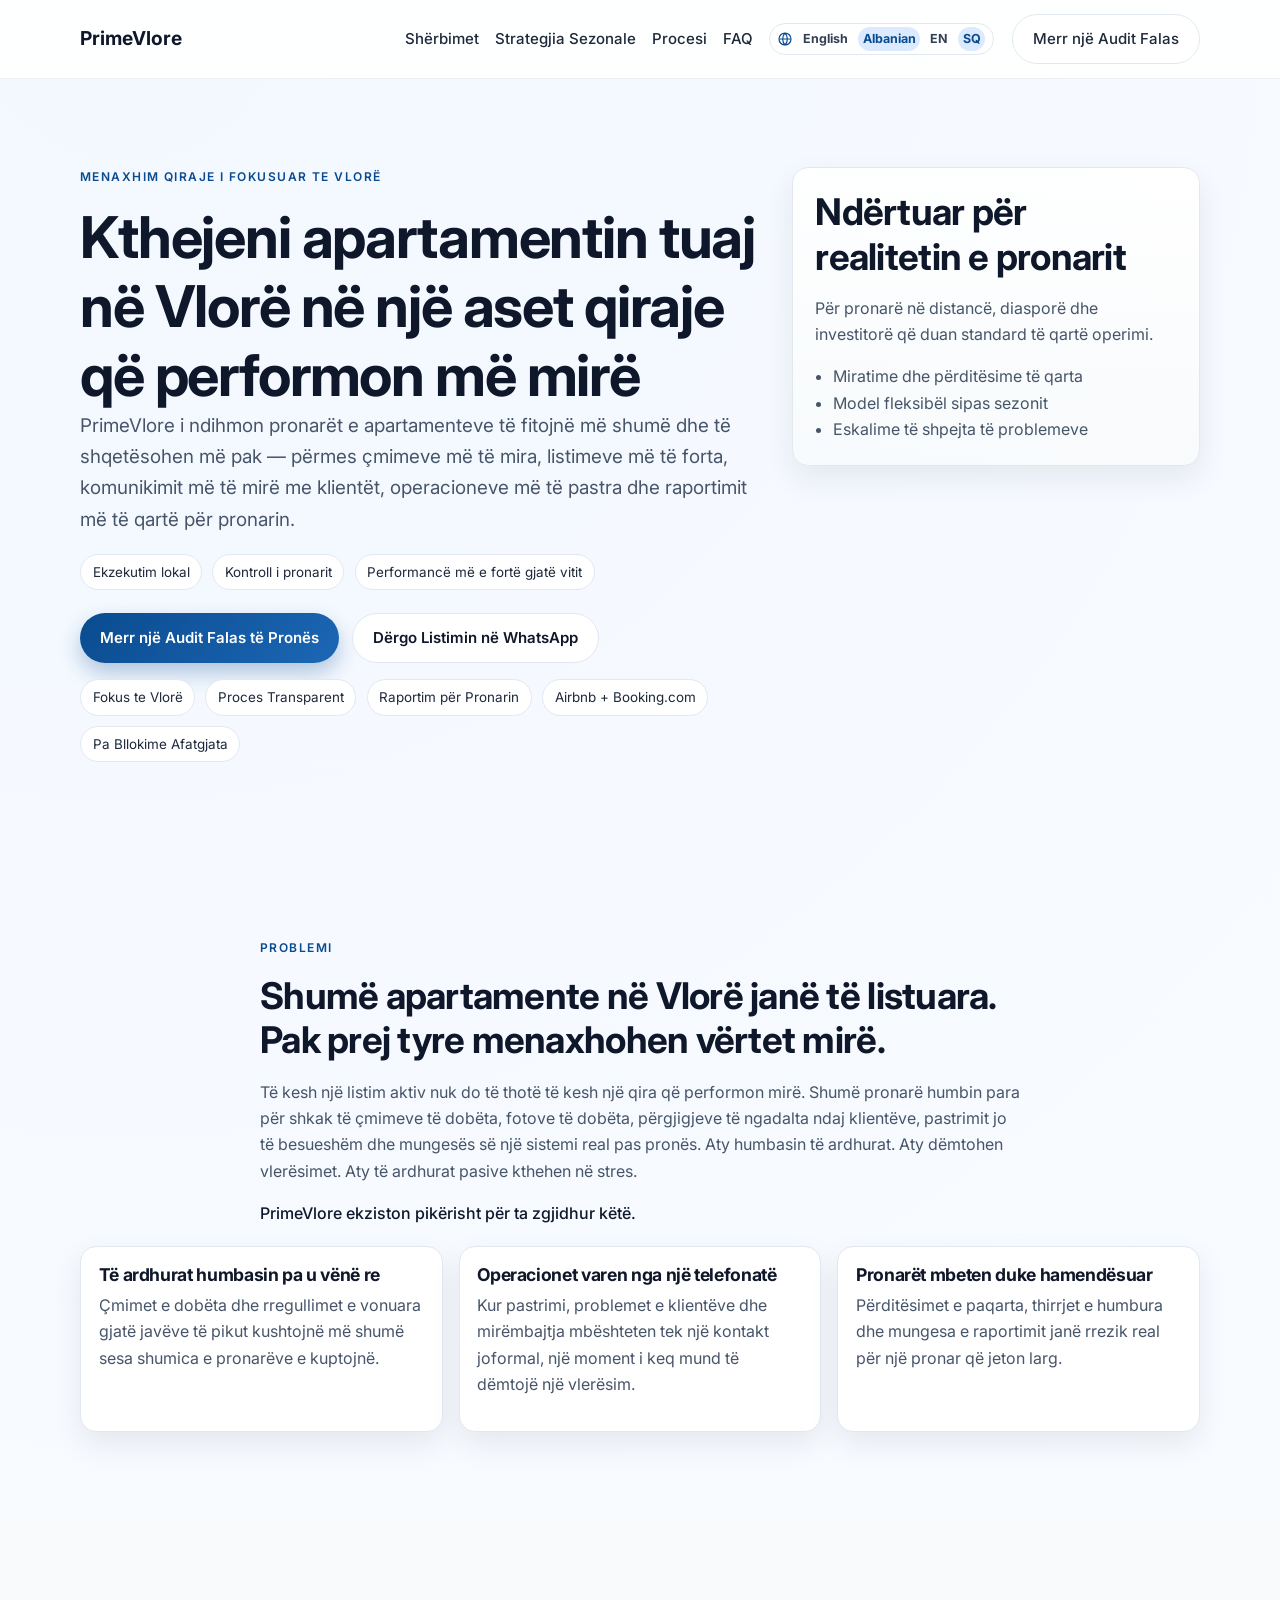
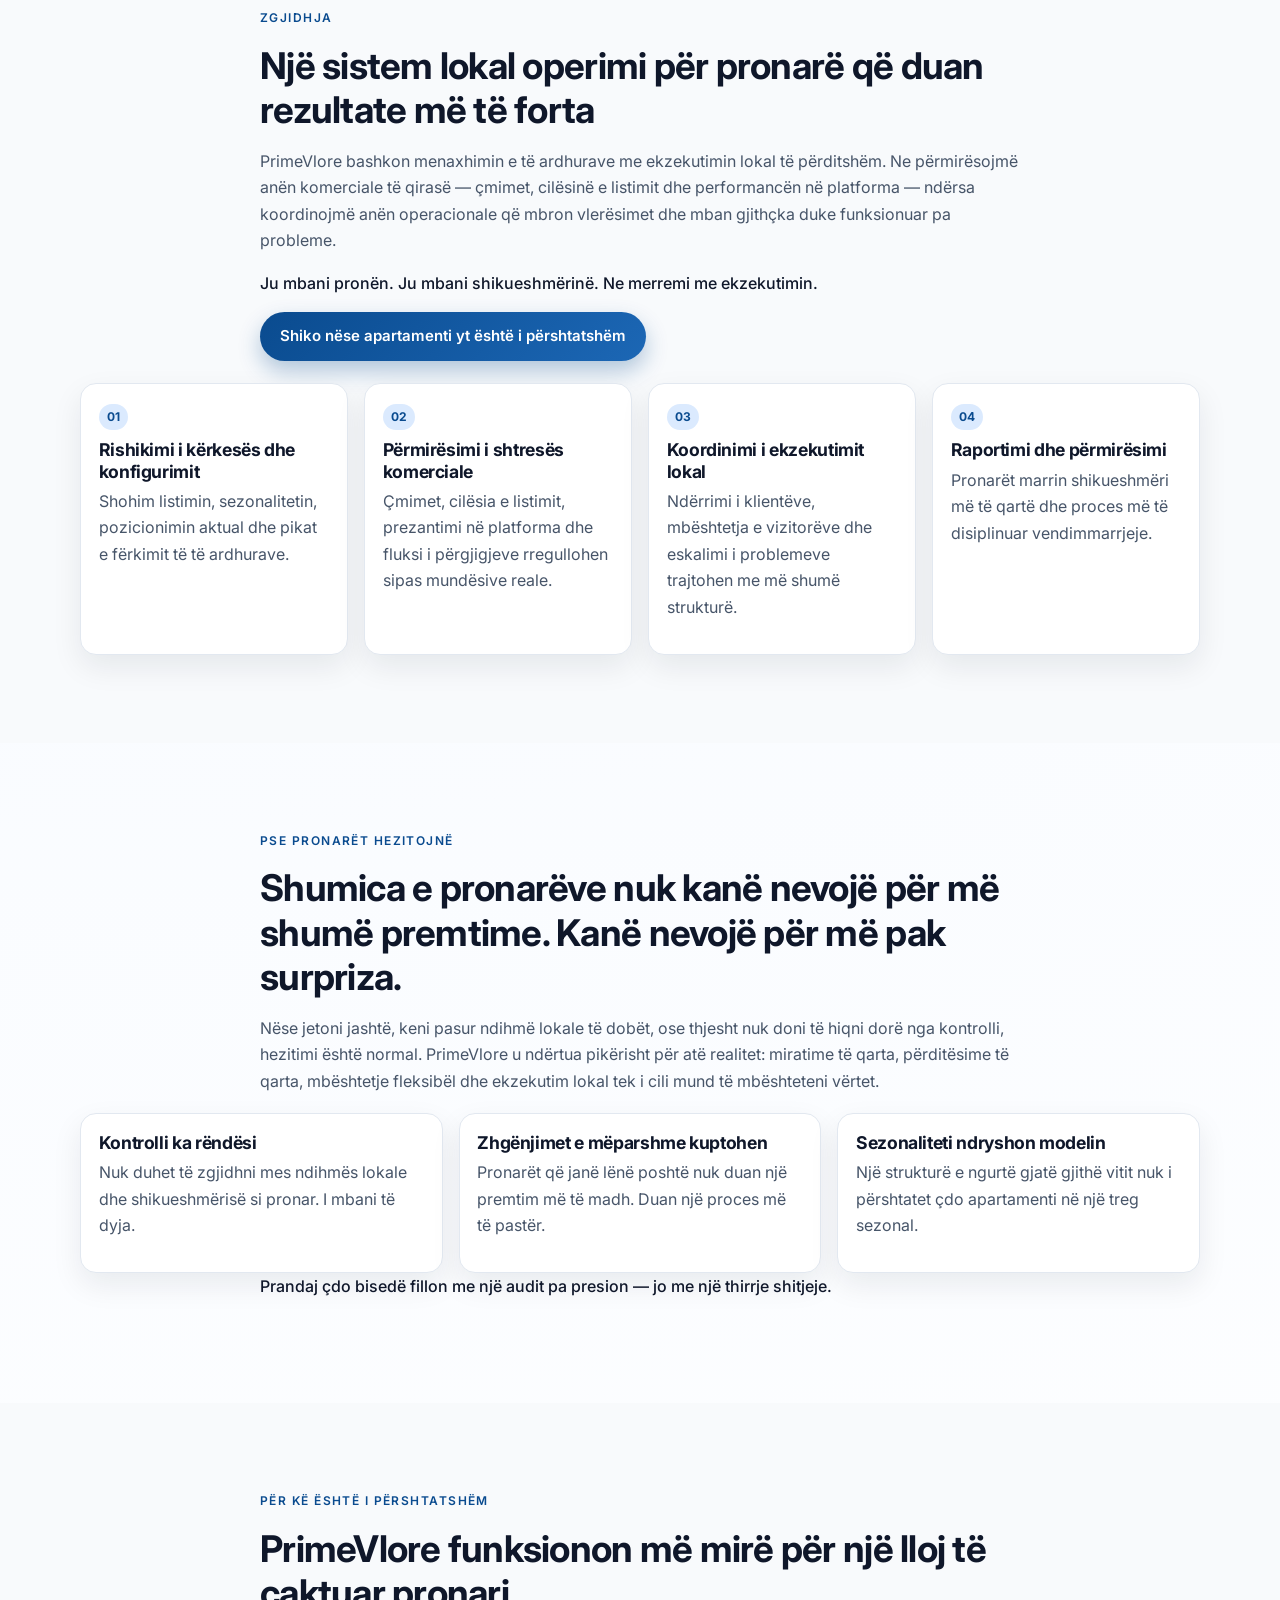
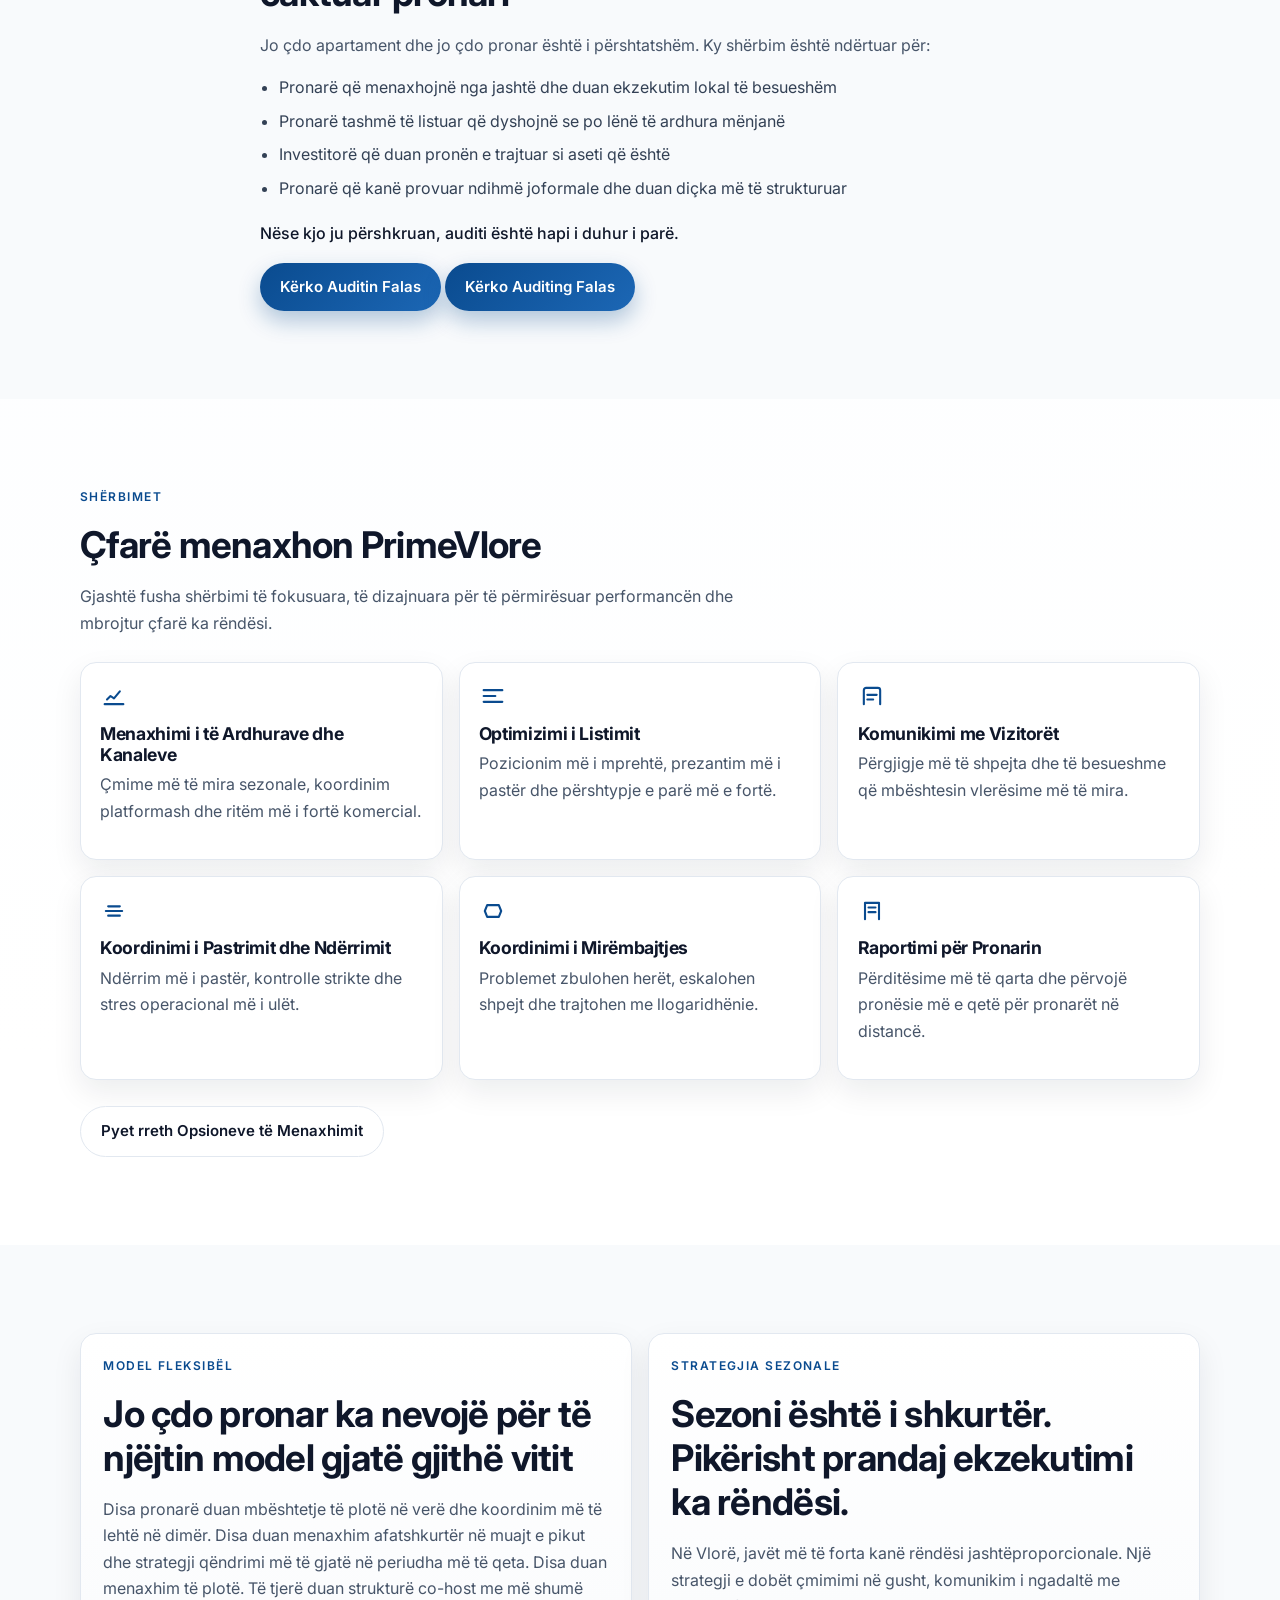
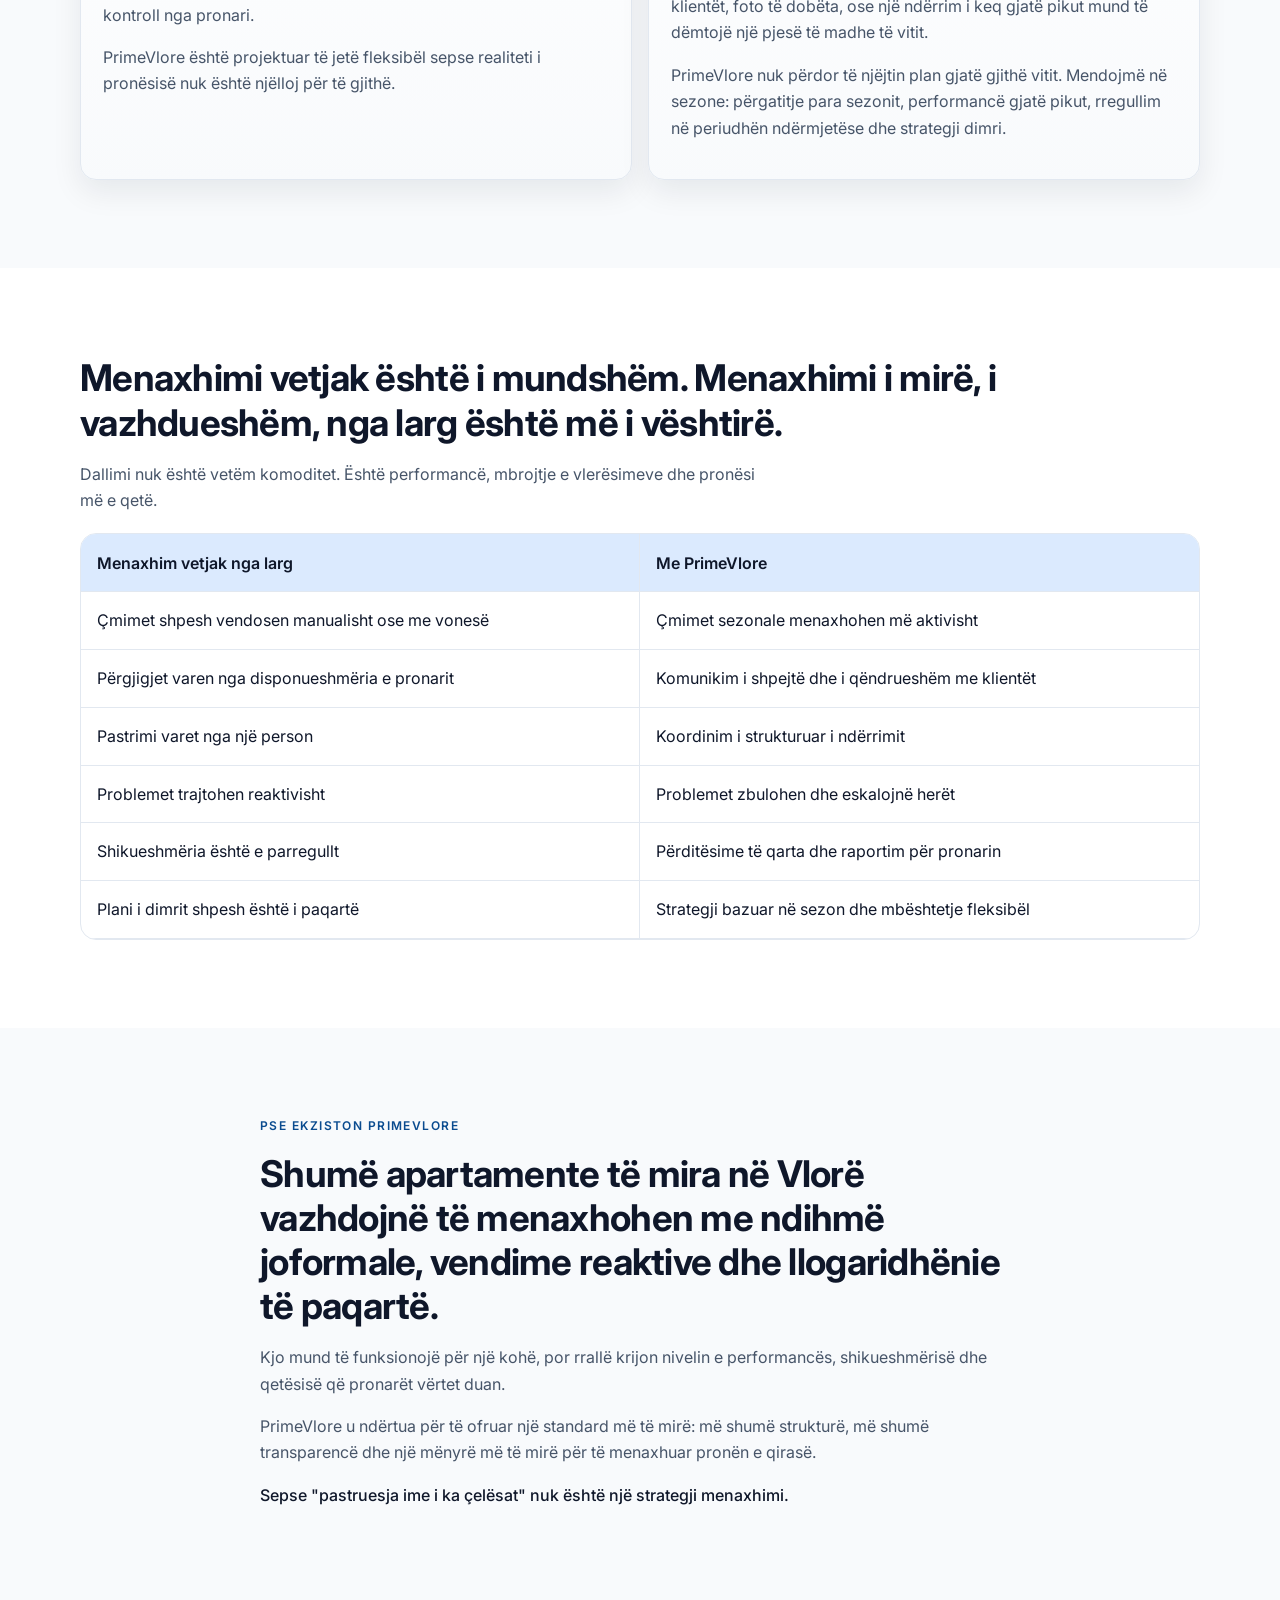
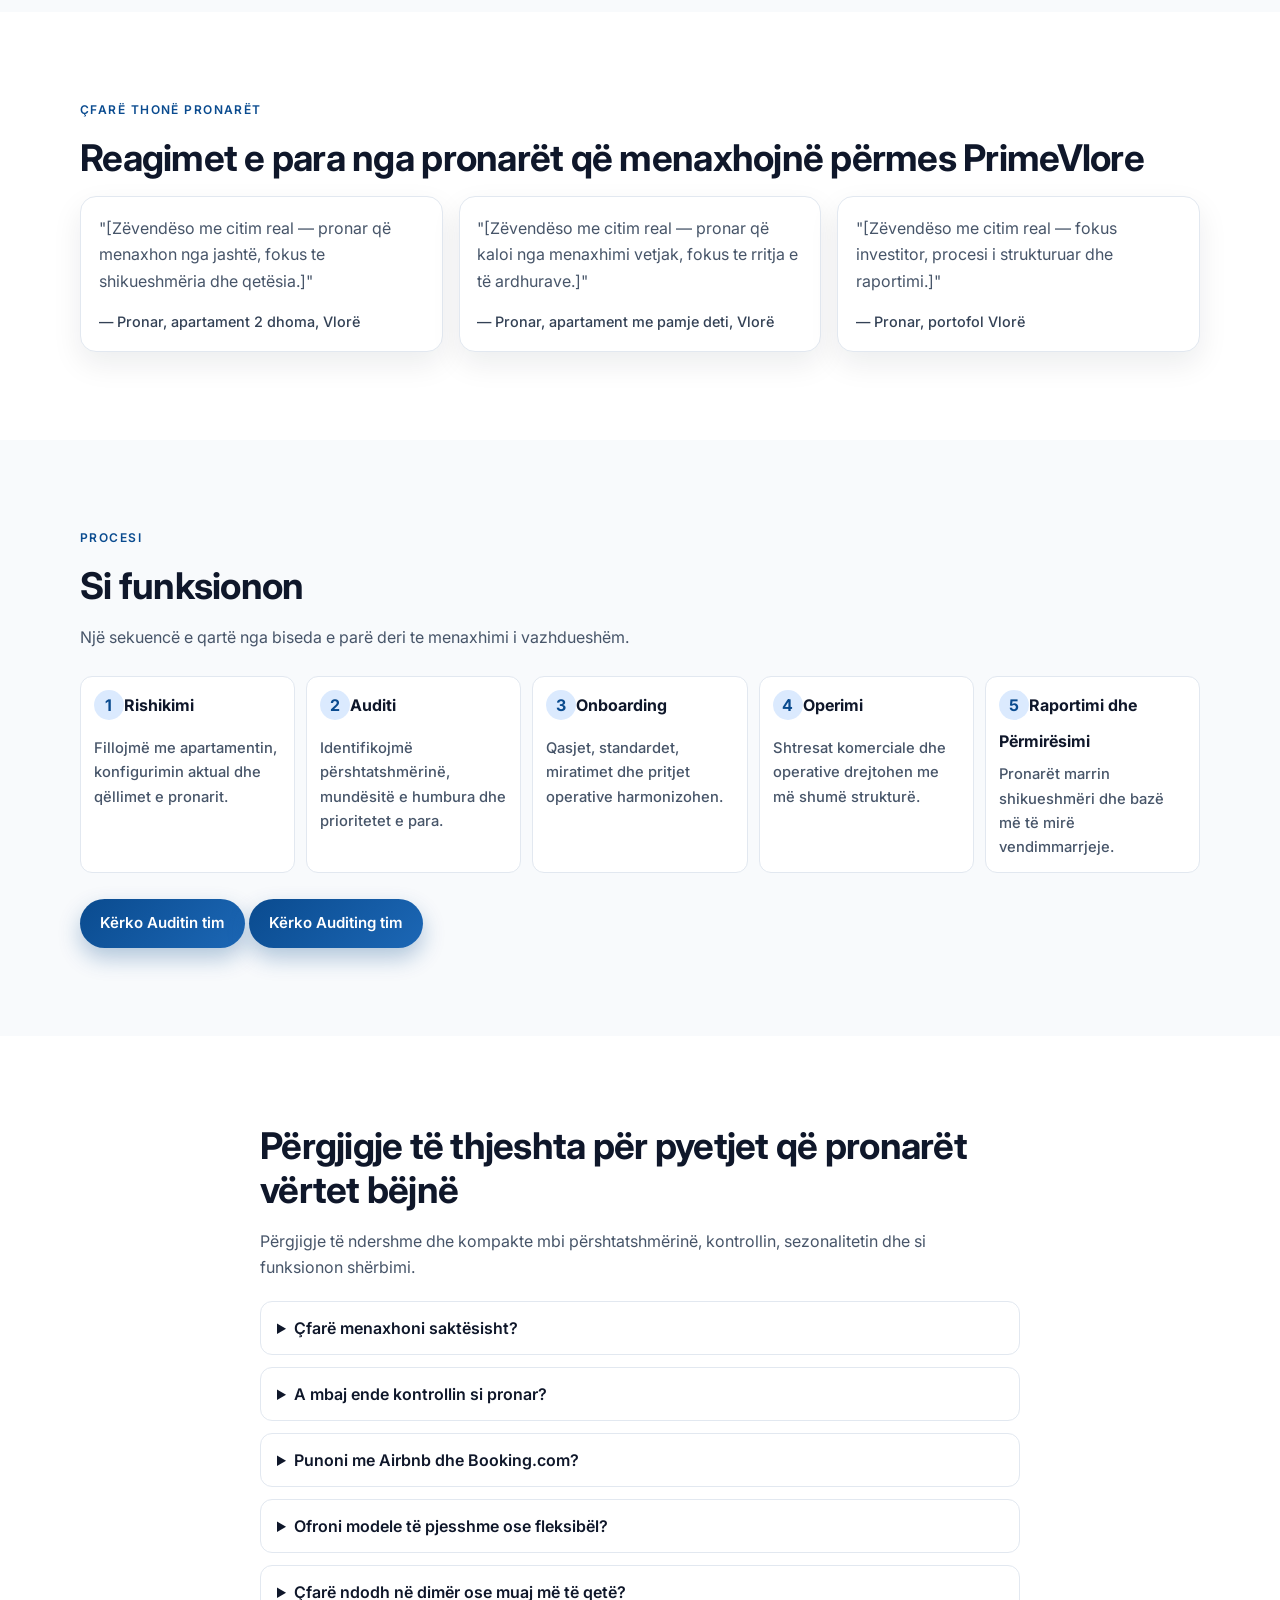
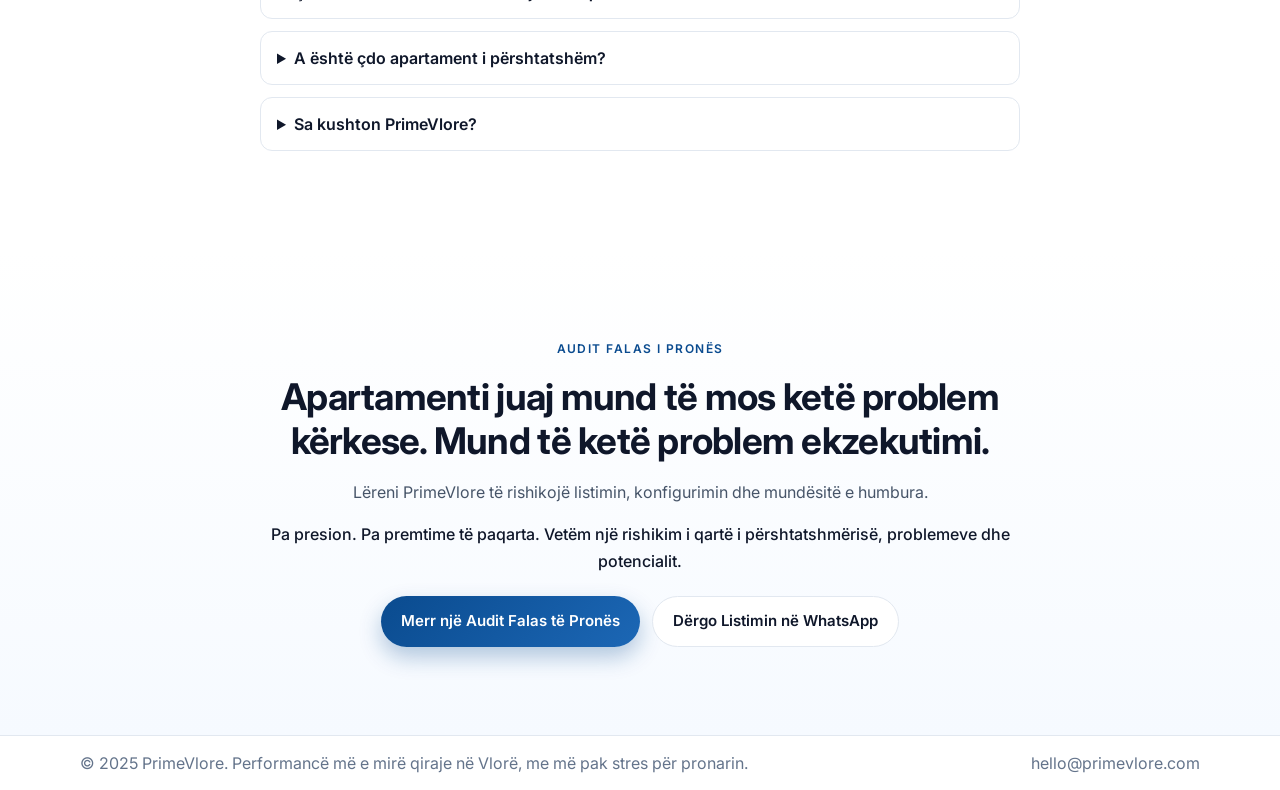
==== commit 6a34640e: "Merge branch 'main' into codex/create-modern-minimalist-website-design-p3g7ap" ====
--- a/sq.html
+++ b/sq.html
@@ -55,6 +55,8 @@
             <svg viewBox="0 0 24 24" aria-hidden="true"><path d="M12 3a9 9 0 1 0 0 18 9 9 0 0 0 0-18Zm-7 9h14M12 3c2.2 2.2 3.5 5.4 3.5 9S14.2 18.8 12 21c-2.2-2.2-3.5-5.4-3.5-9S9.8 5.2 12 3Z"/></svg>
             <a href="/">English</a>
             <a class="active" href="/sq.html" aria-current="page">Albanian</a>
+            <a href="/">EN</a>
+            <a class="active" href="/sq.html" aria-current="page">SQ</a>
           </div>
           <a class="btn btn-outline nav-cta" href="#contact">Merr një Audit Falas</a>
         </nav>
@@ -154,6 +156,7 @@
           </ul>
           <p class="support">Nëse kjo ju përshkruan, auditi është hapi i duhur i parë.</p>
           <a class="btn btn-solid" href="#contact">Kërko Auditin Falas</a>
+          <a class="btn btn-solid" href="#contact">Kërko Auditing Falas</a>
         </div>
       </section>
 
@@ -242,6 +245,7 @@
             <li><span>5</span><strong>Raportimi dhe Përmirësimi</strong><p>Pronarët marrin shikueshmëri dhe bazë më të mirë vendimmarrjeje.</p></li>
           </ol>
           <a class="btn btn-solid" href="#contact">Kërko Auditin tim</a>
+          <a class="btn btn-solid" href="#contact">Kërko Auditing tim</a>
         </div>
       </section>
 
--- a/styles.css
+++ b/styles.css
@@ -12,6 +12,14 @@
 
 * { box-sizing: border-box; }
 html { scroll-behavior: smooth; }
+* {
+  box-sizing: border-box;
+}
+
+html {
+  scroll-behavior: smooth;
+}
+
 body {
   margin: 0;
   font-family: "Inter", -apple-system, BlinkMacSystemFont, "Segoe UI", sans-serif;
@@ -31,6 +39,49 @@
 h2 { font-size: clamp(1.6rem, 3vw, 2.2rem); margin-bottom: 1rem; }
 h3 { font-size: 1.1rem; margin-bottom: 0.4rem; }
 p { margin: 0 0 1rem; color: var(--muted); }
+.container {
+  width: min(1120px, 92vw);
+  margin: 0 auto;
+}
+
+.narrow {
+  width: min(760px, 92vw);
+}
+
+.section {
+  padding: 5.5rem 0;
+}
+
+.alt {
+  background: var(--surface);
+}
+
+h1,
+h2,
+h3 {
+  margin: 0;
+  letter-spacing: -0.02em;
+  line-height: 1.2;
+}
+
+h1 {
+  font-size: clamp(2rem, 5vw, 3.6rem);
+}
+
+h2 {
+  font-size: clamp(1.7rem, 3vw, 2.3rem);
+  margin-bottom: 1rem;
+}
+
+h3 {
+  font-size: 1.1rem;
+  margin-bottom: 0.4rem;
+}
+
+p {
+  margin: 0 0 1rem;
+  color: var(--muted);
+}
 
 .eyebrow {
   text-transform: uppercase;
@@ -81,6 +132,8 @@
 .lang-switch a {
   font-size: 0.76rem; font-weight: 700; color: #334155; text-decoration: none;
   padding: 0.16rem 0.42rem; border-radius: 999px; white-space: nowrap;
+  font-size: 0.78rem; font-weight: 700; color: #334155; text-decoration: none;
+  padding: 0.12rem 0.28rem; border-radius: 999px;
 }
 .lang-switch a.active { background: var(--brand-soft); color: var(--brand); }
 
@@ -211,4 +264,276 @@
 @media (prefers-reduced-motion: reduce) {
   html { scroll-behavior: auto; }
   * { animation: none !important; transition: none !important; }
-}
+
+.lead {
+  font-size: clamp(1.02rem, 2.1vw, 1.22rem);
+  max-width: 60ch;
+  margin-top: 1.2rem;
+}
+
+.support {
+  color: var(--text);
+  font-weight: 500;
+}
+
+.site-header {
+  position: sticky;
+  top: 0;
+  z-index: 5;
+  background: rgba(255, 255, 255, 0.88);
+  backdrop-filter: blur(10px);
+  border-bottom: 1px solid rgba(226, 232, 240, 0.65);
+}
+
+.nav-shell,
+.footer-shell {
+  display: flex;
+  justify-content: space-between;
+  align-items: center;
+  gap: 1rem;
+  padding: 0.85rem 0;
+}
+
+.logo {
+  font-size: 1.2rem;
+  font-weight: 700;
+  color: var(--text);
+  text-decoration: none;
+}
+
+.btn {
+  display: inline-flex;
+  align-items: center;
+  justify-content: center;
+  border-radius: 999px;
+  padding: 0.75rem 1.25rem;
+  text-decoration: none;
+  font-weight: 600;
+  font-size: 0.95rem;
+  transition: transform 0.2s ease, box-shadow 0.2s ease, background 0.2s ease;
+}
+
+.btn:hover {
+  transform: translateY(-1px);
+}
+
+.btn-solid {
+  background: linear-gradient(135deg, #0a4b8f, #1c67b5);
+  color: #fff;
+  box-shadow: 0 10px 22px rgba(10, 75, 143, 0.3);
+}
+
+.btn-outline {
+  border: 1px solid var(--line);
+  color: var(--text);
+  background: #fff;
+}
+
+.hero-grid {
+  display: grid;
+  grid-template-columns: 1.25fr 0.75fr;
+  gap: 2rem;
+  align-items: start;
+}
+
+.cta-row {
+  margin-top: 1.7rem;
+  display: flex;
+  flex-wrap: wrap;
+  gap: 0.8rem;
+}
+
+.centered {
+  justify-content: center;
+}
+
+.trust-strip {
+  margin: 1.75rem 0 0;
+  padding: 1rem;
+  list-style: none;
+  display: flex;
+  flex-wrap: wrap;
+  gap: 0.8rem;
+  border: 1px solid var(--line);
+  border-radius: var(--radius);
+  background: #fff;
+}
+
+.trust-strip li {
+  padding: 0.35rem 0.7rem;
+  border: 1px solid var(--line);
+  border-radius: 999px;
+  font-size: 0.85rem;
+  color: #1e293b;
+}
+
+.glass-card {
+  background: linear-gradient(180deg, rgba(255, 255, 255, 0.95), rgba(248, 250, 252, 0.95));
+  border: 1px solid var(--line);
+  border-radius: var(--radius);
+  padding: 1.4rem;
+  box-shadow: var(--shadow);
+}
+
+.glass-card ul {
+  margin: 1rem 0 0;
+  padding-left: 1.1rem;
+  color: var(--muted);
+}
+
+.service-grid {
+  display: grid;
+  grid-template-columns: repeat(3, minmax(0, 1fr));
+  gap: 1rem;
+  margin: 2rem 0;
+}
+
+.service-card {
+  background: #fff;
+  border: 1px solid var(--line);
+  border-radius: var(--radius);
+  padding: 1.2rem;
+  box-shadow: var(--shadow);
+}
+
+.service-card svg {
+  width: 28px;
+  height: 28px;
+  margin-bottom: 0.8rem;
+  stroke: var(--brand);
+  fill: none;
+  stroke-width: 1.8;
+  stroke-linecap: round;
+  stroke-linejoin: round;
+}
+
+.split {
+  display: grid;
+  grid-template-columns: repeat(2, minmax(0, 1fr));
+  gap: 2rem;
+}
+
+.comparison {
+  margin-top: 1.5rem;
+  border: 1px solid var(--line);
+  border-radius: var(--radius);
+  overflow: hidden;
+  background: #fff;
+}
+
+.row {
+  display: grid;
+  grid-template-columns: repeat(2, minmax(0, 1fr));
+}
+
+.row > div {
+  padding: 0.95rem 1rem;
+  border-bottom: 1px solid var(--line);
+}
+
+.row > div:first-child {
+  border-right: 1px solid var(--line);
+}
+
+.row.head {
+  background: var(--brand-soft);
+  font-weight: 600;
+}
+
+.steps {
+  list-style: none;
+  padding: 0;
+  margin: 2rem 0;
+  display: grid;
+  grid-template-columns: repeat(5, minmax(0, 1fr));
+  gap: 0.7rem;
+}
+
+.steps li {
+  border: 1px solid var(--line);
+  border-radius: 12px;
+  background: #fff;
+  padding: 0.8rem;
+  text-align: center;
+  font-weight: 500;
+}
+
+.steps span {
+  display: block;
+  width: 30px;
+  height: 30px;
+  margin: 0 auto 0.45rem;
+  border-radius: 999px;
+  background: var(--brand-soft);
+  color: var(--brand);
+  font-weight: 700;
+  line-height: 30px;
+}
+
+details {
+  border: 1px solid var(--line);
+  border-radius: 12px;
+  padding: 0.8rem 1rem;
+  background: #fff;
+  margin-bottom: 0.75rem;
+}
+
+summary {
+  font-weight: 600;
+  cursor: pointer;
+}
+
+.cta-final {
+  background: linear-gradient(180deg, #ffffff, #f6faff);
+  text-align: center;
+}
+
+.site-footer {
+  border-top: 1px solid var(--line);
+  background: #fff;
+}
+
+.site-footer p,
+.site-footer a {
+  margin: 0;
+  color: #64748b;
+  text-decoration: none;
+}
+
+@media (max-width: 920px) {
+  .hero-grid,
+  .split,
+  .service-grid {
+    grid-template-columns: 1fr;
+  }
+
+  .steps {
+    grid-template-columns: repeat(2, minmax(0, 1fr));
+  }
+}
+
+@media (max-width: 680px) {
+  .section {
+    padding: 4rem 0;
+  }
+
+  .nav-shell,
+  .footer-shell {
+    flex-direction: column;
+  }
+
+  .row {
+    grid-template-columns: 1fr;
+  }
+
+  .row > div:first-child {
+    border-right: 0;
+    border-bottom: 1px solid var(--line);
+    font-weight: 600;
+    background: #f8fafc;
+  }
+
+  .steps {
+    grid-template-columns: 1fr;
+  }
+}
